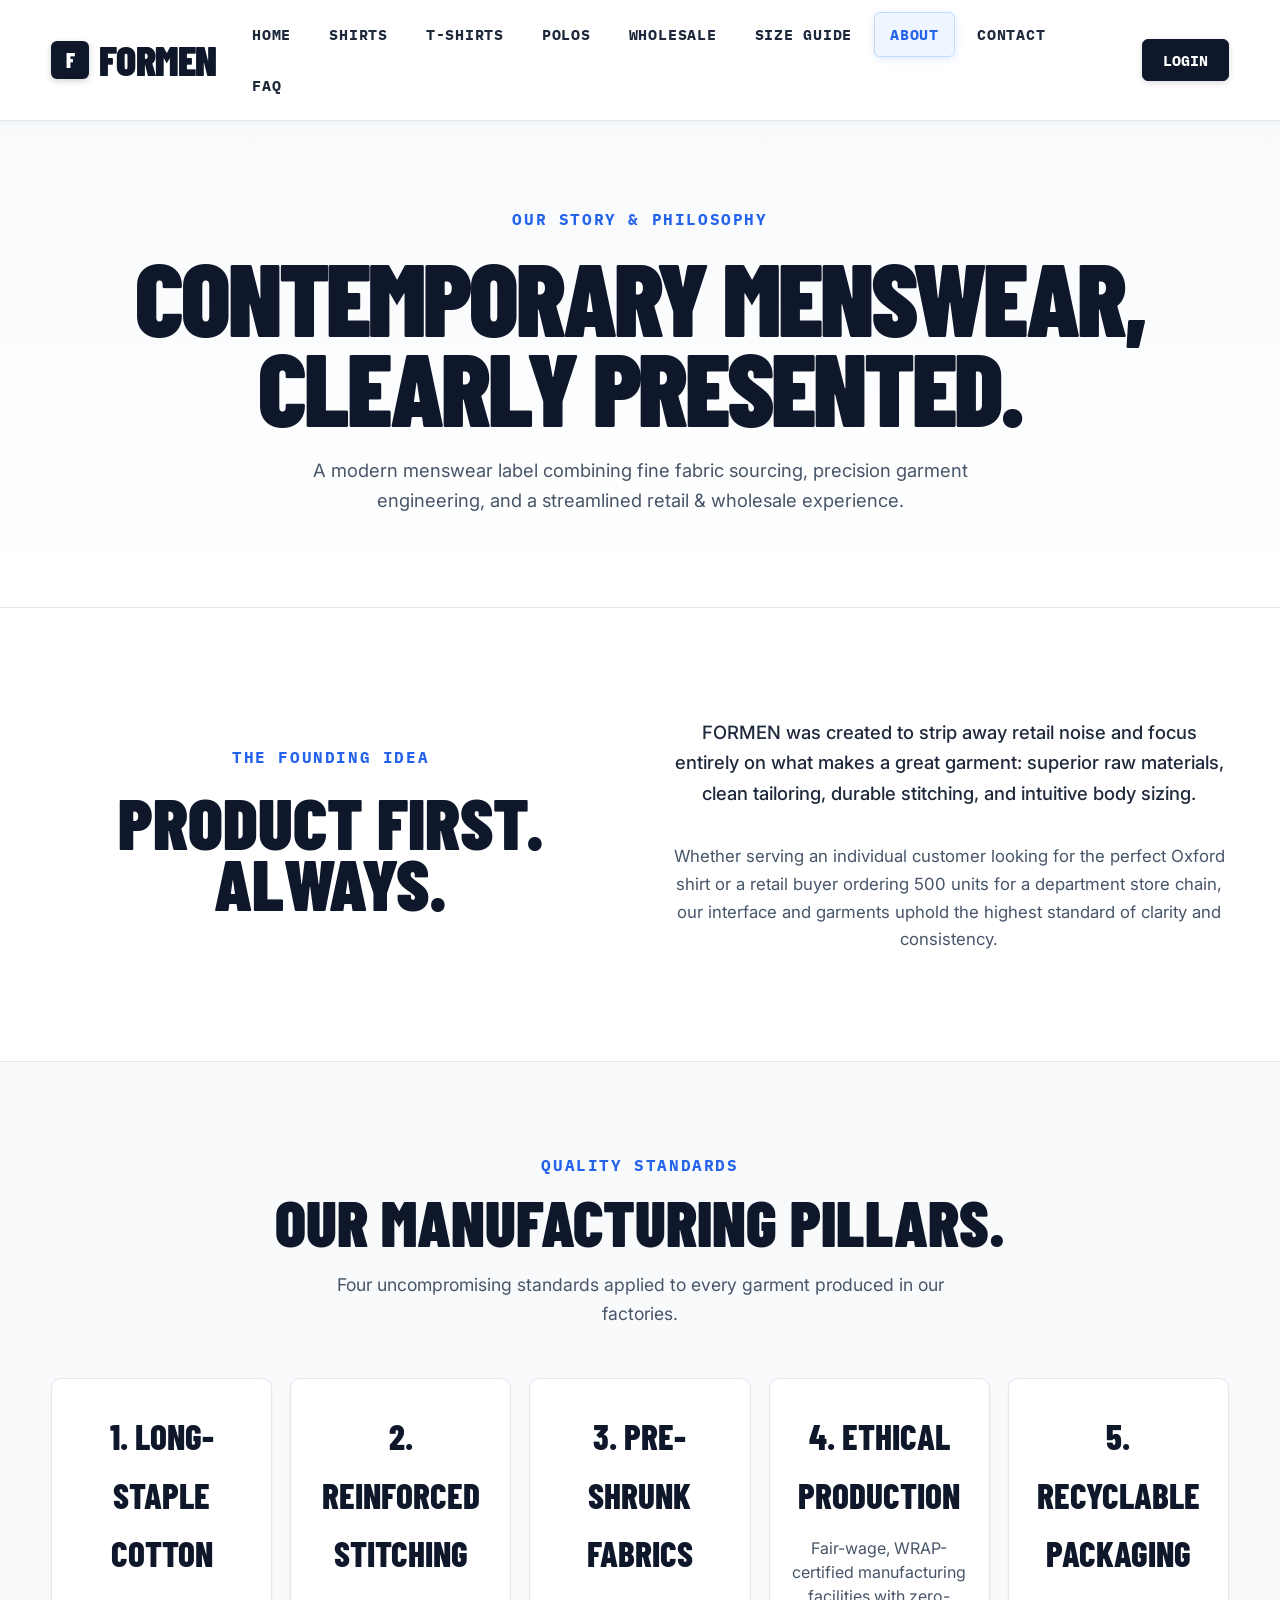
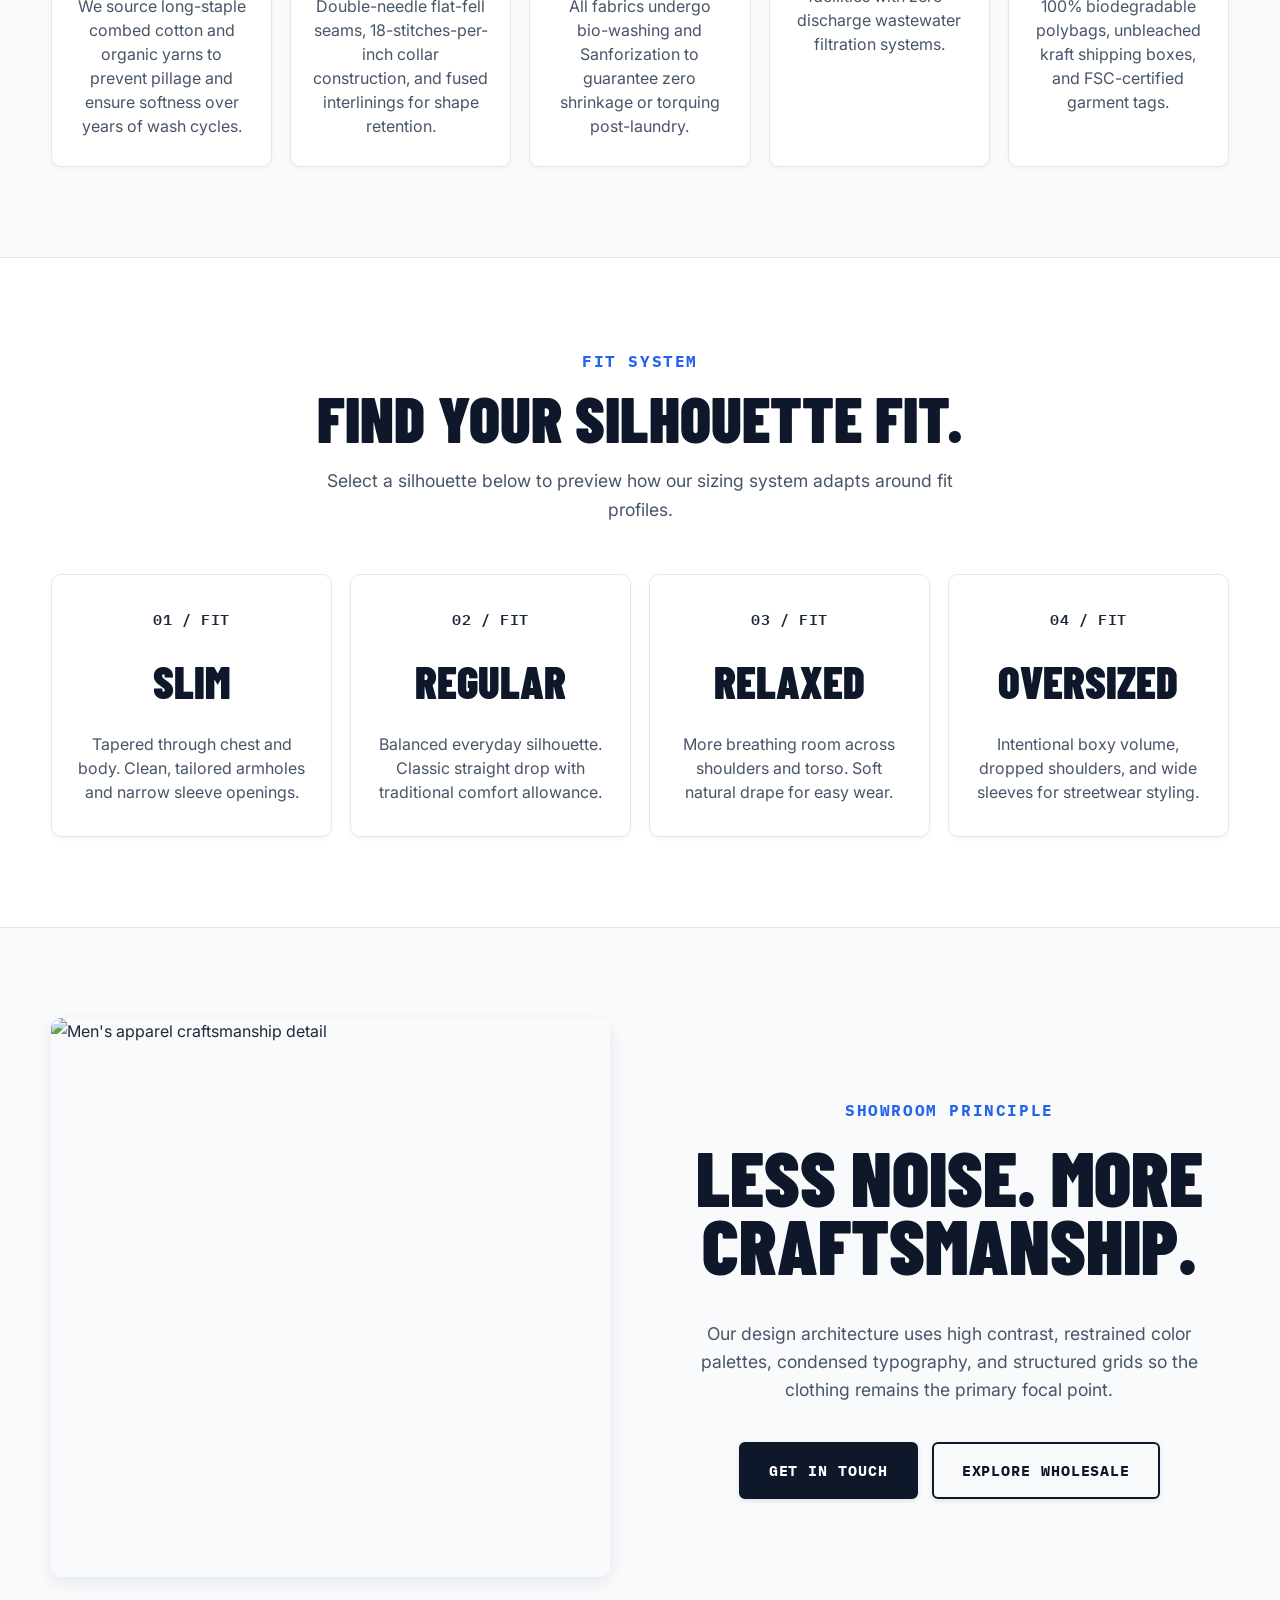
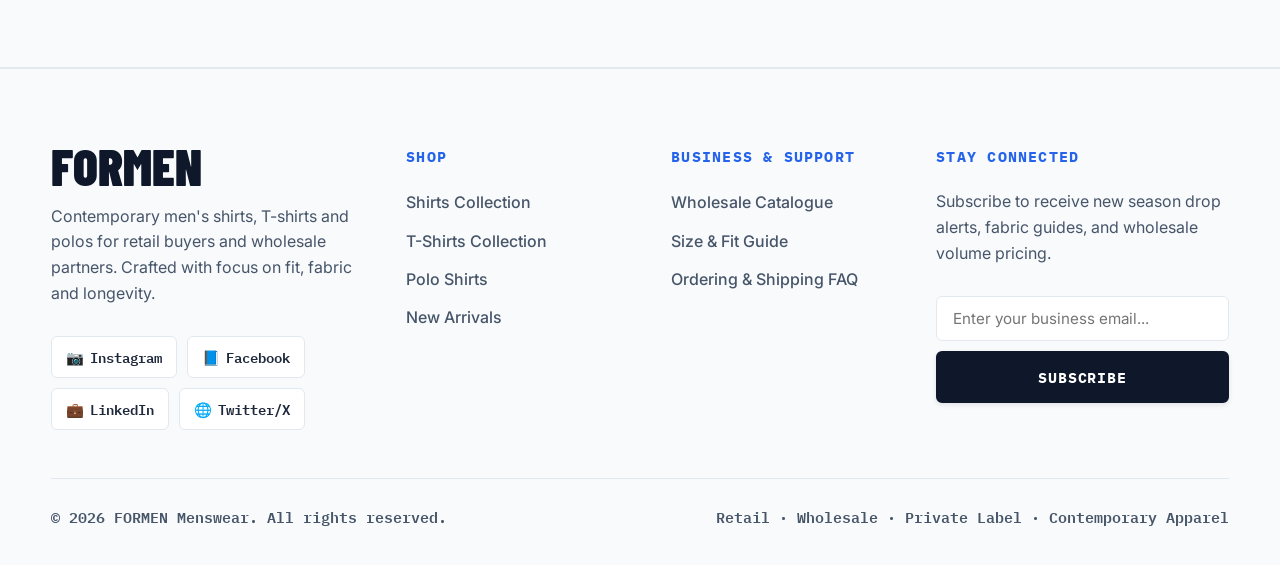
==== about.html @ b680512f "first commit half" ====
<!doctype html>
<html lang="en">
<head>
  <meta charset="utf-8">
  <meta name="viewport" content="width=device-width,initial-scale=1">
  <meta name="description" content="Learn about FORMEN menswear brand philosophy, fabric standards, craftsmanship, and showroom design.">
  <title>About Us | FORMEN</title>
  <link rel="stylesheet" href="css/style.css">
</head>
<body>

<header class="site-header">
  <div class="container nav">
    <a class="brand" href="index.html">
      <span class="brand-icon">F</span> FORMEN
    </a>
    <nav class="nav-menu">
      <a href="index.html">Home</a>
      <a href="shirts.html">Shirts</a>
      <a href="tshirts.html">T-Shirts</a>
      <a href="polos.html">Polos</a>
      <a href="wholesale.html">Wholesale</a>
      <a href="size-guide.html">Size Guide</a>
      <a href="about.html" class="active">About</a>
      <a href="contact.html">Contact</a>
      <a href="faq.html">FAQ</a>
    </nav>
    <div class="nav-actions">
      <button class="utility-login" data-auth-toggle aria-label="Login">
        <span>Login</span>
      </button>
      <button class="menu-toggle" aria-label="Open navigation">☰</button>
    </div>
  </div>
  <div class="container mobile-menu">
    <a href="index.html">Home</a>
    <a href="shirts.html">Shirts</a>
    <a href="tshirts.html">T-Shirts</a>
    <a href="polos.html">Polos</a>
    <a href="wholesale.html">Wholesale</a>
    <a href="size-guide.html">Size Guide</a>
    <a href="about.html" class="active">About</a>
    <a href="contact.html">Contact</a>
    <a href="faq.html">FAQ</a>
    <a href="#" data-auth-toggle>Login</a>
  </div>
</header>

<!-- Auth Modal Popup -->
<div class="auth-modal-overlay" id="authModal">
  <div class="auth-modal">
    <button class="auth-close" data-auth-close aria-label="Close Modal">&times;</button>
    
    <div class="auth-tabs">
      <button class="auth-tab active" data-auth-tab="login">Sign In</button>
      <button class="auth-tab" data-auth-tab="signup">Create Account</button>
    </div>

    <form class="auth-form active" id="loginForm" data-demo>
      <div class="eyebrow" style="margin-bottom: 4px;">Welcome Back</div>
      <h2>Sign In to FORMEN</h2>
      <p class="muted" style="margin-bottom: 20px;">Access your orders, wholesale catalogues &amp; account settings.</p>
      
      <div class="field">
        <label>Email Address *</label>
        <input type="email" required placeholder="name@example.com">
      </div>
      <div class="field">
        <label>Password *</label>
        <input type="password" required placeholder="••••••••">
      </div>
      <div class="auth-options">
        <label class="checkbox-label">
          <input type="checkbox" checked> Remember me
        </label>
        <a href="#" class="forgot-link" data-action="Password reset link sent to your email.">Forgot Password?</a>
      </div>
      <button class="btn full-btn" type="submit">Sign In</button>
    </form>

    <form class="auth-form" id="signupForm" data-demo>
      <div class="eyebrow" style="margin-bottom: 4px;">Join FORMEN</div>
      <h2>Create an Account</h2>
      <p class="muted" style="margin-bottom: 20px;">Register for exclusive collections, wholesale pricing &amp; fast checkout.</p>
      
      <div class="field">
        <label>Full Name *</label>
        <input type="text" required placeholder="John Doe">
      </div>
      <div class="field">
        <label>Email Address *</label>
        <input type="email" required placeholder="name@example.com">
      </div>
      <div class="field">
        <label>Account Type</label>
        <select>
          <option>Retail Customer</option>
          <option>Wholesale Buyer / Reseller</option>
          <option>Private Label Partner</option>
        </select>
      </div>
      <div class="field">
        <label>Password *</label>
        <input type="password" required placeholder="••••••••">
      </div>
      <button class="btn full-btn" type="submit">Create Account</button>
    </form>
  </div>
</div>

<main>
  <section class="page-hero">
    <div class="container">
      <div class="eyebrow">Our Story &amp; Philosophy</div>
      <h1>CONTEMPORARY MENSWEAR, CLEARLY PRESENTED.</h1>
      <p>A modern menswear label combining fine fabric sourcing, precision garment engineering, and a streamlined retail &amp; wholesale experience.</p>
    </div>
  </section>

  <section class="section">
    <div class="container about-grid">
      <div>
        <div class="eyebrow">The Founding Idea</div>
        <h2 style="font-family: var(--display); font-size: 4.5rem; font-weight: 900; line-height: 0.85; margin: 12px 0;">PRODUCT FIRST. ALWAYS.</h2>
      </div>
      <div>
        <p style="font-size: 1.15rem; color: var(--body-text); font-weight: 500;">FORMEN was created to strip away retail noise and focus entirely on what makes a great garment: superior raw materials, clean tailoring, durable stitching, and intuitive body sizing.</p>
        <p style="font-size: 1.05rem; color: var(--muted);">Whether serving an individual customer looking for the perfect Oxford shirt or a retail buyer ordering 500 units for a department store chain, our interface and garments uphold the highest standard of clarity and consistency.</p>
      </div>
    </div>
  </section>

  <section class="section bg-light">
    <div class="container">
      <div class="section-head">
        <div>
          <div class="eyebrow">Quality Standards</div>
          <h2>OUR MANUFACTURING PILLARS.</h2>
        </div>
        <p>Four uncompromising standards applied to every garment produced in our factories.</p>
      </div>

      <div class="fabric-grid">
        <div class="fabric">
          <strong>1. LONG-STAPLE COTTON</strong>
          <p>We source long-staple combed cotton and organic yarns to prevent pillage and ensure softness over years of wash cycles.</p>
        </div>
        <div class="fabric">
          <strong>2. REINFORCED STITCHING</strong>
          <p>Double-needle flat-fell seams, 18-stitches-per-inch collar construction, and fused interlinings for shape retention.</p>
        </div>
        <div class="fabric">
          <strong>3. PRE-SHRUNK FABRICS</strong>
          <p>All fabrics undergo bio-washing and Sanforization to guarantee zero shrinkage or torquing post-laundry.</p>
        </div>
        <div class="fabric">
          <strong>4. ETHICAL PRODUCTION</strong>
          <p>Fair-wage, WRAP-certified manufacturing facilities with zero-discharge wastewater filtration systems.</p>
        </div>
        <div class="fabric">
          <strong>5. RECYCLABLE PACKAGING</strong>
          <p>100% biodegradable polybags, unbleached kraft shipping boxes, and FSC-certified garment tags.</p>
        </div>
      </div>
    </div>
  </section>

  <section class="section" id="fit">
    <div class="container">
      <div class="section-head">
        <div>
          <div class="eyebrow">Fit System</div>
          <h2>FIND YOUR SILHOUETTE FIT.</h2>
        </div>
        <p>Select a silhouette below to preview how our sizing system adapts around fit profiles.</p>
      </div>

      <div class="fit-grid">
        <div class="fit" data-fit="Slim">
          <div class="mono">01 / FIT</div>
          <h3>SLIM</h3>
          <p>Tapered through chest and body. Clean, tailored armholes and narrow sleeve openings.</p>
        </div>
        <div class="fit" data-fit="Regular">
          <div class="mono">02 / FIT</div>
          <h3>REGULAR</h3>
          <p>Balanced everyday silhouette. Classic straight drop with traditional comfort allowance.</p>
        </div>
        <div class="fit" data-fit="Relaxed">
          <div class="mono">03 / FIT</div>
          <h3>RELAXED</h3>
          <p>More breathing room across shoulders and torso. Soft natural drape for easy wear.</p>
        </div>
        <div class="fit" data-fit="Oversized">
          <div class="mono">04 / FIT</div>
          <h3>OVERSIZED</h3>
          <p>Intentional boxy volume, dropped shoulders, and wide sleeves for streetwear styling.</p>
        </div>
      </div>
      <div class="fit-result"></div>
    </div>
  </section>

  <section class="section bg-light">
    <div class="container split">
      <img src="https://images.unsplash.com/photo-1551488831-00ddcb6c6bd3?auto=format&fit=crop&w=1100&q=85" alt="Men's apparel craftsmanship detail">
      <div>
        <div class="eyebrow">Showroom Principle</div>
        <h2>LESS NOISE. MORE CRAFTSMANSHIP.</h2>
        <p class="muted">Our design architecture uses high contrast, restrained color palettes, condensed typography, and structured grids so the clothing remains the primary focal point.</p>
        <div class="btn-group" style="justify-content: flex-start; margin-top: 20px;">
          <a class="btn" href="contact.html">Get in Touch</a>
          <a class="btn outline" href="wholesale.html">Explore Wholesale</a>
        </div>
      </div>
    </div>
  </section>
</main>

<footer class="footer">
  <div class="container">
    <div class="footer-grid">
      <div class="footer-brand">
        <h3>FORMEN</h3>
        <p>Contemporary men's shirts, T-shirts and polos for retail buyers and wholesale partners. Crafted with focus on fit, fabric and longevity.</p>
        <div class="social-links">
          <a href="#" aria-label="Instagram" data-action="Follow FORMEN on Instagram"><span>📷</span> Instagram</a>
          <a href="#" aria-label="Facebook" data-action="Follow FORMEN on Facebook"><span>📘</span> Facebook</a>
          <a href="#" aria-label="LinkedIn" data-action="Connect on LinkedIn"><span>💼</span> LinkedIn</a>
          <a href="#" aria-label="Twitter" data-action="Follow FORMEN on X / Twitter"><span>🌐</span> Twitter/X</a>
        </div>
      </div>

      <div class="footer-col">
        <h4>SHOP</h4>
        <a href="shirts.html">Shirts Collection</a>
        <a href="tshirts.html">T-Shirts Collection</a>
        <a href="polos.html">Polo Shirts</a>
        <a href="index.html#new">New Arrivals</a>
      </div>

      <div class="footer-col">
        <h4>BUSINESS &amp; SUPPORT</h4>
        <a href="wholesale.html">Wholesale Catalogue</a>
        <a href="size-guide.html">Size &amp; Fit Guide</a>
        <a href="faq.html">Ordering &amp; Shipping FAQ</a>
      </div>

      <div class="footer-newsletter">
        <h4>STAY CONNECTED</h4>
        <p>Subscribe to receive new season drop alerts, fabric guides, and wholesale volume pricing.</p>
        <form class="newsletter-form" data-demo>
          <input type="email" required placeholder="Enter your business email...">
          <button class="btn" type="submit">Subscribe</button>
        </form>
      </div>
    </div>

    <div class="copyright">
      <span>© 2026 FORMEN Menswear. All rights reserved.</span>
      <span>Retail · Wholesale · Private Label · Contemporary Apparel</span>
    </div>
  </div>
</footer>
<div class="flash"></div>

<script src="js/main.js"></script>
</body>
</html>
---- css/style.css ----
/* ==========================================================================
   FORMEN Menswear - Modern Design System & Stylesheet (Bright Mode)
   ========================================================================== */

@import url('https://fonts.googleapis.com/css2?family=Barlow+Condensed:wght@600;700;800;900&family=Inter:wght@400;500;600;700;800&family=IBM+Plex+Mono:wght@500;600;700&display=swap');

/* --- Root Color Palette & Tokens --- */
:root {
  --ink: #0f172a;
  --body-text: #1e293b;
  --graphite: #334155;
  --bone: #ffffff;
  --bg-subtle: #f8fafc;
  --bg-card: #ffffff;
  --rust: #2563eb;
  --rust-hover: #1d4ed8;
  --accent-bg: #eff6ff;
  --accent-border: #bfdbfe;
  --white: #ffffff;
  --muted: #475569;
  --line: #e2e8f0;
  
  --display: "Barlow Condensed", Arial, sans-serif;
  --body: "Inter", Arial, sans-serif;
  --mono: "IBM Plex Mono", monospace;
  
  --shadow-sm: 0 2px 4px rgba(15, 23, 42, 0.04);
  --shadow-md: 0 6px 18px rgba(15, 23, 42, 0.08);
  --shadow-lg: 0 16px 36px rgba(15, 23, 42, 0.12);
  --radius-sm: 6px;
  --radius-md: 10px;
  --radius-lg: 16px;
}

/* --- Base & Reset --- */
*, *::before, *::after {
  box-sizing: border-box;
}

html {
  scroll-behavior: smooth;
  font-size: 16px;
}

body {
  margin: 0;
  padding: 0;
  background-color: var(--bone);
  color: var(--body-text);
  font-family: var(--body);
  font-size: 1rem; /* 16px min */
  line-height: 1.65;
  -webkit-font-smoothing: antialiased;
  -moz-osx-font-smoothing: grayscale;
}

a {
  text-decoration: none;
  color: inherit;
  transition: all 0.2s ease-in-out;
}

img {
  display: block;
  width: 100%;
  max-width: 100%;
  height: auto;
  object-fit: cover;
}

button, input, select, textarea {
  font-family: inherit;
  font-size: inherit;
}

/* --- Container & Layout Helpers --- */
.container {
  width: min(1280px, 92%);
  margin-left: auto;
  margin-right: auto;
}

/* --- Typography & Eyebrows --- */
.eyebrow {
  font-family: var(--mono);
  font-size: 1rem; /* 16px */
  font-weight: 700;
  letter-spacing: 0.1em;
  text-transform: uppercase;
  color: var(--rust);
  display: inline-block;
  text-align: center;
  margin: 0 auto 8px auto;
}

.mono {
  font-family: var(--mono);
  font-size: 0.95rem; /* ~15.2px */
  font-weight: 600;
  letter-spacing: 0.04em;
  text-align: center;
}

.muted {
  color: var(--muted);
  font-size: 1rem; /* 16px */
  line-height: 1.6;
}

h1, h2, h3, h4, h5, h6 {
  color: var(--ink);
  margin-top: 0;
}

/* --- Sticky Header & Navigation --- */
.site-header {
  position: sticky;
  top: 0;
  z-index: 50;
  background-color: rgba(255, 255, 255, 0.98);
  backdrop-filter: blur(12px);
  border-bottom: 1px solid var(--line);
  box-shadow: var(--shadow-sm);
}

.nav {
  min-height: 84px;
  display: flex;
  align-items: center;
  justify-content: space-between;
  gap: 20px;
  padding: 12px 0;
}

/* Logo on Far Left (No Subtext) */
.brand {
  font-family: var(--display);
  font-size: 2.6rem;
  font-weight: 900;
  line-height: 1;
  letter-spacing: -0.02em;
  color: var(--ink);
  text-transform: uppercase;
  display: flex;
  align-items: center;
  gap: 10px;
  flex-shrink: 0;
}

.brand-icon {
  background: var(--ink);
  color: var(--white);
  width: 38px;
  height: 38px;
  display: flex;
  align-items: center;
  justify-content: center;
  font-size: 1.3rem;
  font-weight: 900;
  border-radius: var(--radius-sm);
  box-shadow: 0 2px 6px rgba(15, 23, 42, 0.2);
}

/* Navigation Links */
.nav-menu {
  display: flex;
  align-items: center;
  gap: 6px;
  flex-wrap: wrap;
}

.nav-menu a {
  font-family: var(--mono);
  font-size: 0.95rem; /* ~15.2px */
  font-weight: 700;
  letter-spacing: 0.05em;
  text-transform: uppercase;
  color: var(--body-text);
  padding: 9px 15px;
  border-radius: var(--radius-sm);
  border: 1px solid transparent;
}

.nav-menu a:hover {
  color: var(--rust);
  background: var(--bg-subtle);
}

/* Clearly Highlighted Active Menu */
.nav-menu a.active {
  color: var(--rust);
  background-color: var(--accent-bg);
  border-color: var(--accent-border);
  font-weight: 800;
  box-shadow: 0 2px 8px rgba(37, 99, 235, 0.14);
}

.nav-actions {
  display: flex;
  align-items: center;
  gap: 12px;
  flex-shrink: 0;
}

/* Utility Login Button (Replaces Search Button) */
.utility-login {
  border: 1px solid var(--ink);
  padding: 10px 20px;
  display: flex;
  align-items: center;
  gap: 8px;
  cursor: pointer;
  background-color: var(--ink);
  color: var(--white);
  font-family: var(--mono);
  font-size: 0.95rem;
  font-weight: 700;
  text-transform: uppercase;
  border-radius: var(--radius-sm);
  transition: all 0.25s ease;
  box-shadow: 0 2px 6px rgba(15, 23, 42, 0.15);
}

.utility-login:hover {
  background-color: var(--rust);
  border-color: var(--rust);
  transform: translateY(-2px);
  box-shadow: 0 6px 16px rgba(37, 99, 235, 0.25);
}

.menu-toggle {
  display: none;
  border: 1px solid var(--line);
  background-color: var(--bg-subtle);
  color: var(--ink);
  font-size: 1.5rem;
  padding: 6px 14px;
  border-radius: var(--radius-sm);
  cursor: pointer;
}

/* Mobile Navigation Menu */
.mobile-menu {
  display: none;
  flex-direction: column;
  gap: 8px;
  padding: 16px 0;
  border-top: 1px solid var(--line);
}

.mobile-menu.open {
  display: flex;
}

.mobile-menu a {
  font-family: var(--mono);
  font-size: 1rem;
  font-weight: 700;
  text-transform: uppercase;
  padding: 12px 18px;
  border-radius: var(--radius-sm);
  color: var(--body-text);
  text-align: center;
}

.mobile-menu a.active {
  background-color: var(--accent-bg);
  color: var(--rust);
  border: 1px solid var(--accent-border);
}

/* --- Login & Sign Up Modals (Popups) --- */
.auth-modal-overlay {
  position: fixed;
  inset: 0;
  background-color: rgba(15, 23, 42, 0.65);
  backdrop-filter: blur(8px);
  z-index: 100;
  display: none;
  align-items: center;
  justify-content: center;
  padding: 20px;
}

.auth-modal-overlay.open {
  display: flex;
  animation: fadeIn 0.25s ease;
}

@keyframes fadeIn {
  from { opacity: 0; }
  to { opacity: 1; }
}

.auth-modal {
  background-color: var(--white);
  border-radius: var(--radius-md);
  width: min(480px, 100%);
  padding: 36px;
  position: relative;
  box-shadow: var(--shadow-lg);
  border: 1px solid var(--line);
  animation: popIn 0.3s cubic-bezier(0.16, 1, 0.3, 1);
}

@keyframes popIn {
  from { opacity: 0; transform: scale(0.92) translateY(10px); }
  to { opacity: 1; transform: scale(1) translateY(0); }
}

.auth-close {
  position: absolute;
  right: 18px;
  top: 18px;
  background: transparent;
  border: none;
  font-size: 1.8rem;
  line-height: 1;
  color: var(--muted);
  cursor: pointer;
  padding: 4px 8px;
  border-radius: 4px;
  transition: color 0.2s;
}

.auth-close:hover {
  color: var(--ink);
}

.auth-tabs {
  display: flex;
  border-bottom: 2px solid var(--line);
  margin-bottom: 24px;
}

.auth-tab {
  flex: 1;
  padding: 12px 16px;
  background: transparent;
  border: none;
  font-family: var(--mono);
  font-size: 1rem;
  font-weight: 700;
  text-transform: uppercase;
  color: var(--muted);
  cursor: pointer;
  border-bottom: 3px solid transparent;
  margin-bottom: -2px;
  transition: all 0.2s ease;
}

.auth-tab.active {
  color: var(--rust);
  border-bottom-color: var(--rust);
}

.auth-form {
  display: none;
}

.auth-form.active {
  display: block;
}

.auth-form h2 {
  font-family: var(--display);
  font-size: 2.8rem;
  font-weight: 900;
  margin: 4px 0 8px;
  text-align: center;
  color: var(--ink);
}

.auth-options {
  display: flex;
  justify-content: space-between;
  align-items: center;
  margin: 14px 0 20px;
  font-size: 0.95rem;
}

.checkbox-label {
  display: flex;
  align-items: center;
  gap: 8px;
  cursor: pointer;
  color: var(--body-text);
  font-weight: 500;
}

.forgot-link {
  color: var(--rust);
  font-weight: 600;
  text-decoration: underline;
}

.full-btn {
  width: 100%;
  margin-top: 10px;
}

/* --- Section Layouts & Headings --- */
.section {
  padding: 90px 0;
  background-color: var(--white);
}

.section.bg-light {
  background-color: var(--bg-subtle);
  border-top: 1px solid var(--line);
  border-bottom: 1px solid var(--line);
}

.section.dark, .dark {
  background-color: #f1f5f9 !important;
  color: var(--ink) !important;
  border-top: 1px solid var(--line);
  border-bottom: 1px solid var(--line);
}

/* Centered & Vertically Stacked Section Headings */
.section-head {
  display: flex;
  flex-direction: column;
  align-items: center;
  justify-content: center;
  text-align: center;
  gap: 12px;
  margin-bottom: 50px;
}

.section-head > div {
  display: flex;
  flex-direction: column;
  align-items: center;
  text-align: center;
}

.section-head h2 {
  font-family: var(--display);
  font-size: clamp(3rem, 5vw, 5rem);
  font-weight: 900;
  line-height: 0.88;
  margin: 8px 0;
  color: var(--ink);
  text-align: center;
}

.section-head p {
  max-width: 680px;
  margin: 0 auto;
  color: var(--muted);
  font-size: 1.1rem;
  text-align: center;
}

.section-head .btn {
  margin-top: 10px;
}

/* Hero Banners */
.hero, .page-hero {
  padding: 85px 0 60px;
  display: flex;
  flex-direction: column;
  align-items: center;
  text-align: center;
  background: linear-gradient(180deg, var(--bg-subtle) 0%, var(--white) 100%);
  border-bottom: 1px solid var(--line);
}

.hero h1, .page-hero h1 {
  font-family: var(--display);
  font-size: clamp(3.8rem, 8vw, 7.5rem);
  font-weight: 900;
  line-height: 0.88;
  letter-spacing: -0.03em;
  margin: 10px auto 24px;
  max-width: 1050px;
  color: var(--ink);
  text-align: center;
}

.hero p, .page-hero p {
  max-width: 720px;
  margin: 0 auto 32px;
  color: var(--muted);
  font-size: 1.15rem;
  text-align: center;
}

.btn-group {
  display: flex;
  gap: 14px;
  justify-content: center;
  align-items: center;
  flex-wrap: wrap;
  margin-top: 10px;
}

/* Buttons System */
.btn {
  display: inline-flex;
  align-items: center;
  justify-content: center;
  border: 2px solid var(--ink);
  background-color: var(--ink);
  color: var(--white);
  padding: 14px 28px;
  font-family: var(--mono);
  font-size: 0.95rem; /* ~15.2px min */
  font-weight: 700;
  letter-spacing: 0.06em;
  text-transform: uppercase;
  border-radius: var(--radius-sm);
  cursor: pointer;
  transition: all 0.25s ease;
  box-shadow: 0 2px 5px rgba(15, 23, 42, 0.1);
}

.btn:hover {
  background-color: var(--rust);
  border-color: var(--rust);
  transform: translateY(-2px);
  box-shadow: 0 8px 20px rgba(37, 99, 235, 0.25);
}

.btn.light {
  background-color: var(--white);
  color: var(--ink);
  border-color: var(--line);
}

.btn.light:hover {
  background-color: var(--ink);
  color: var(--white);
  border-color: var(--ink);
}

.btn.outline {
  background-color: transparent;
  color: var(--ink);
  border-color: var(--ink);
}

.btn.outline:hover {
  background-color: var(--ink);
  color: var(--white);
}

/* Hero Image Showcase */
.hero-image {
  width: min(1100px, 100%);
  margin: 52px auto 0;
  position: relative;
  border-radius: var(--radius-md);
  overflow: hidden;
  box-shadow: var(--shadow-lg);
}

.hero-image img {
  height: min(620px, 60vw);
  min-height: 400px;
  object-fit: cover;
}

.hero-label {
  position: absolute;
  background-color: var(--white);
  color: var(--ink);
  border: 1px solid var(--line);
  padding: 12px 20px;
  font-family: var(--mono);
  font-size: 0.95rem; /* ~15.2px */
  font-weight: 700;
  letter-spacing: 0.06em;
  border-radius: var(--radius-sm);
  box-shadow: var(--shadow-md);
  text-align: center;
}

.hl1 { left: 24px; top: 24px; }
.hl2 { right: 24px; bottom: 24px; background-color: var(--rust); color: #fff; border-color: var(--rust); }
.hero-note {
  position: absolute;
  right: 24px;
  top: 24px;
  background-color: #fff;
  border: 1px solid var(--line);
  padding: 12px 18px;
  font-family: var(--mono);
  font-size: 0.95rem;
  text-transform: uppercase;
  font-weight: 700;
  color: var(--ink);
  border-radius: var(--radius-sm);
  box-shadow: var(--shadow-md);
  text-align: center;
}

/* Category Grid & Cards */
.category-grid {
  display: grid;
  grid-template-columns: 1.3fr 1fr 1fr;
  gap: 24px;
}

.category {
  position: relative;
  min-height: 520px;
  overflow: hidden;
  border-radius: var(--radius-md);
  background-color: var(--bg-subtle);
  box-shadow: var(--shadow-md);
}

.category img {
  height: 100%;
  position: absolute;
  inset: 0;
  transition: transform 0.6s cubic-bezier(0.16, 1, 0.3, 1);
}

.category:hover img {
  transform: scale(1.05);
}

.category::after {
  content: "";
  position: absolute;
  inset: 0;
  background: linear-gradient(180deg, rgba(15, 23, 42, 0.05) 35%, rgba(15, 23, 42, 0.84) 100%);
}

.category-info {
  position: absolute;
  z-index: 2;
  left: 0;
  right: 0;
  bottom: 28px;
  display: flex;
  flex-direction: column;
  align-items: center;
  text-align: center;
  justify-content: space-between;
  padding: 0 24px;
  color: var(--white);
}

.category-info span {
  font-family: var(--mono);
  font-size: 0.95rem; /* ~15.2px */
  font-weight: 700;
  letter-spacing: 0.1em;
  color: #93c5fd;
  text-align: center;
}

.category-info h3 {
  font-family: var(--display);
  font-size: 3.4rem;
  font-weight: 900;
  line-height: 0.85;
  margin: 8px 0 14px;
  color: var(--white);
  text-align: center;
}

/* Product Cards Grid */
.products {
  display: grid;
  grid-template-columns: repeat(4, 1fr);
  gap: 24px;
  align-items: stretch;
}

.product {
  min-width: 0;
  background-color: var(--bg-card);
  border-radius: var(--radius-md);
  border: 1px solid var(--line);
  overflow: hidden;
  transition: transform 0.25s ease, box-shadow 0.25s ease, border-color 0.25s ease;
  box-shadow: var(--shadow-sm);
  display: flex;
  flex-direction: column;
  height: 100%;
}

.product:hover {
  transform: translateY(-5px);
  box-shadow: var(--shadow-md);
  border-color: #cbd5e1;
}

.product-img {
  background-color: var(--bg-subtle);
  position: relative;
  overflow: hidden;
  flex-shrink: 0;
}

.product-img img {
  aspect-ratio: 3/4;
  transition: transform 0.5s ease;
}

.product:hover .product-img img {
  transform: scale(1.04);
}

.product .tag {
  position: absolute;
  left: 50%;
  transform: translateX(-50%);
  top: 12px;
  background-color: var(--ink);
  color: var(--white);
  padding: 6px 14px;
  font-family: var(--mono);
  font-size: 0.95rem; /* ~15.2px */
  font-weight: 700;
  border-radius: var(--radius-sm);
  z-index: 2;
  text-align: center;
}

.quick {
  position: absolute;
  left: 12px;
  right: 12px;
  bottom: 12px;
  background-color: rgba(255, 255, 255, 0.96);
  backdrop-filter: blur(4px);
  color: var(--ink);
  padding: 13px;
  text-align: center;
  font-family: var(--mono);
  font-size: 0.95rem; /* ~15.2px */
  font-weight: 700;
  letter-spacing: 0.06em;
  border-radius: var(--radius-sm);
  border: 1px solid var(--line);
  transform: translateY(80px);
  transition: transform 0.25s ease;
}

.product:hover .quick {
  transform: translateY(0);
}

.product-info {
  padding: 20px;
  display: flex;
  flex-direction: column;
  align-items: center;
  text-align: center;
  flex-grow: 1;
  width: 100%;
}

.product-info h3 {
  font-family: var(--display);
  font-size: 1.85rem;
  font-weight: 800;
  line-height: 1.1;
  margin: 0 0 10px 0;
  color: var(--ink);
  text-align: center;
  min-height: 2.2rem;
  display: flex;
  align-items: center;
  justify-content: center;
  width: 100%;
}

.product-info p {
  font-size: 1rem; /* 16px */
  color: var(--muted);
  margin: 0 0 16px 0;
  font-weight: 500;
  text-align: center;
  width: 100%;
  flex-grow: 1;
  display: flex;
  flex-direction: column;
  align-items: center;
  justify-content: flex-start;
  line-height: 1.5;
}

.price-row {
  width: 100%;
  display: flex;
  justify-content: space-between;
  align-items: center;
  margin-top: auto;
  padding-top: 14px;
  border-top: 1px solid var(--line);
  font-size: 1rem; /* 16px */
}

.price {
  font-weight: 800;
  color: var(--ink);
  font-size: 1.2rem;
}

.code {
  font-family: var(--mono);
  font-weight: 600;
  font-size: 0.95rem; /* ~15.2px */
  color: var(--muted);
}

/* Category Filters Component */
.filters {
  display: flex;
  gap: 10px;
  justify-content: center;
  align-items: center;
  flex-wrap: wrap;
  margin-bottom: 40px;
}

.filter {
  border: 1px solid var(--line);
  background-color: var(--bg-subtle);
  color: var(--body-text);
  padding: 12px 22px;
  font-family: var(--mono);
  font-size: 0.95rem; /* ~15.2px */
  font-weight: 700;
  text-transform: uppercase;
  border-radius: var(--radius-sm);
  cursor: pointer;
  transition: all 0.2s ease;
  text-align: center;
}

.filter.active, .filter:hover {
  background-color: var(--ink);
  color: var(--white);
  border-color: var(--ink);
}

/* Fit Selector Cards */
.fit-grid {
  display: grid;
  grid-template-columns: repeat(4, 1fr);
  gap: 18px;
  align-items: stretch;
}

.fit {
  background-color: var(--white);
  border: 1px solid var(--line);
  padding: 32px 24px;
  border-radius: var(--radius-md);
  min-height: 220px;
  cursor: pointer;
  display: flex;
  flex-direction: column;
  align-items: center;
  text-align: center;
  height: 100%;
  transition: all 0.25s ease;
  box-shadow: var(--shadow-sm);
}

.fit:hover, .fit.selected {
  background-color: var(--accent-bg);
  border-color: var(--rust);
  box-shadow: var(--shadow-md);
  transform: translateY(-3px);
}

.fit h3 {
  font-family: var(--display);
  font-size: 2.8rem;
  font-weight: 900;
  margin: 12px 0 14px 0;
  color: var(--ink);
  text-align: center;
  min-height: 2.4rem;
  display: flex;
  align-items: center;
  justify-content: center;
  width: 100%;
}

.fit p {
  font-size: 1rem; /* 16px */
  color: var(--muted);
  margin: 0;
  text-align: center;
  width: 100%;
  flex-grow: 1;
  display: flex;
  flex-direction: column;
  align-items: center;
  justify-content: flex-start;
  line-height: 1.5;
}

.fit-result {
  margin-top: 25px;
  border-left: 4px solid var(--rust);
  padding: 22px 26px;
  background-color: var(--accent-bg);
  border-radius: 0 var(--radius-sm) var(--radius-sm) 0;
  display: none;
  font-size: 1.05rem;
  text-align: center;
}

/* Fabric Cards */
.fabric-grid {
  display: grid;
  grid-template-columns: repeat(5, 1fr);
  gap: 18px;
  align-items: stretch;
}

.fabric {
  background-color: var(--white);
  border: 1px solid var(--line);
  padding: 28px 22px;
  border-radius: var(--radius-md);
  min-height: 190px;
  box-shadow: var(--shadow-sm);
  display: flex;
  flex-direction: column;
  align-items: center;
  text-align: center;
  height: 100%;
  transition: all 0.2s ease;
}

.fabric:hover {
  border-color: var(--rust);
  box-shadow: var(--shadow-md);
  transform: translateY(-2px);
}

.fabric strong {
  font-family: var(--display);
  font-size: 2.2rem;
  font-weight: 800;
  color: var(--ink);
  display: flex;
  align-items: center;
  justify-content: center;
  margin-bottom: 12px;
  text-align: center;
  min-height: 2.2rem;
  width: 100%;
}

.fabric p {
  font-size: 1rem; /* 16px */
  color: var(--muted);
  margin: 0;
  text-align: center;
  width: 100%;
  flex-grow: 1;
  display: flex;
  flex-direction: column;
  align-items: center;
  justify-content: flex-start;
  line-height: 1.5;
}

/* Split Section */
.split {
  display: grid;
  grid-template-columns: 1fr 1fr;
  gap: 60px;
  align-items: center;
}

.split > div {
  display: flex;
  flex-direction: column;
  align-items: center;
  text-align: center;
}

.split img {
  aspect-ratio: 1/1;
  border-radius: var(--radius-md);
  box-shadow: var(--shadow-md);
}

.split h2 {
  font-family: var(--display);
  font-size: clamp(3.5rem, 6vw, 6rem);
  font-weight: 900;
  line-height: 0.88;
  margin: 12px 0 24px;
  color: var(--ink);
  text-align: center;
}

.split p {
  max-width: 540px;
  font-size: 1.1rem;
  text-align: center;
}

/* Retail / Wholesale Choice Cards */
.retail-wholesale {
  display: grid;
  grid-template-columns: 1fr 1fr;
  gap: 24px;
  align-items: stretch;
}

.choice {
  min-height: 420px;
  padding: 60px 48px;
  display: flex;
  flex-direction: column;
  align-items: center;
  text-align: center;
  height: 100%;
  border-radius: var(--radius-md);
  border: 1px solid var(--line);
  box-shadow: var(--shadow-md);
}

.choice:first-child {
  background-color: var(--white);
}

.choice:last-child {
  background-color: var(--bg-subtle);
  border-color: var(--accent-border);
}

.choice h3 {
  font-family: var(--display);
  font-size: 4.5rem;
  font-weight: 900;
  line-height: 0.82;
  margin: 14px 0 20px;
  color: var(--ink);
  text-align: center;
  min-height: 4.5rem;
  display: flex;
  align-items: center;
  justify-content: center;
  width: 100%;
}

.choice p {
  max-width: 440px;
  color: var(--muted);
  font-size: 1.1rem;
  margin-bottom: 24px;
  text-align: center;
  width: 100%;
  flex-grow: 1;
  display: flex;
  flex-direction: column;
  align-items: center;
  justify-content: flex-start;
  line-height: 1.5;
}

.choice .btn {
  margin-top: auto;
}

/* Product Detail View */
.product-detail {
  display: grid;
  grid-template-columns: 1.1fr 0.9fr;
  gap: 60px;
  align-items: center;
}

.detail-image img {
  aspect-ratio: 4/5;
  border-radius: var(--radius-md);
  box-shadow: var(--shadow-md);
}

.detail-copy {
  padding-top: 10px;
  display: flex;
  flex-direction: column;
  align-items: center;
  text-align: center;
}

.detail-copy h1 {
  font-family: var(--display);
  font-size: clamp(3.5rem, 7vw, 6rem);
  font-weight: 900;
  line-height: 0.88;
  margin: 12px 0 18px;
  color: var(--ink);
  text-align: center;
}

.detail-copy .price-big {
  font-size: 2.1rem;
  font-weight: 800;
  color: var(--ink);
  margin-bottom: 18px;
  text-align: center;
}

.options {
  margin: 24px 0;
  display: flex;
  flex-direction: column;
  align-items: center;
  text-align: center;
}

.option-title {
  font-family: var(--mono);
  font-size: 1rem; /* 16px */
  font-weight: 700;
  text-transform: uppercase;
  margin-bottom: 12px;
  color: var(--ink);
  text-align: center;
}

.swatches, .sizes {
  display: flex;
  gap: 10px;
  justify-content: center;
  flex-wrap: wrap;
}

.swatch {
  width: 38px;
  height: 38px;
  border: 2px solid var(--line);
  border-radius: 50%;
  cursor: pointer;
  transition: transform 0.2s ease, border-color 0.2s ease;
}

.swatch:hover, .swatch.selected {
  transform: scale(1.15);
  border-color: var(--ink);
}

.size {
  min-width: 52px;
  padding: 12px 18px;
  border: 1px solid var(--line);
  background-color: #fff;
  text-align: center;
  font-family: var(--mono);
  font-size: 1rem; /* 16px */
  font-weight: 700;
  border-radius: var(--radius-sm);
  cursor: pointer;
  transition: all 0.2s ease;
}

.size:hover, .size.selected {
  background-color: var(--ink);
  color: #fff;
  border-color: var(--ink);
}

.detail-meta {
  width: 100%;
  display: grid;
  grid-template-columns: 1fr 1fr;
  gap: 16px;
  border-top: 1px solid var(--line);
  margin-top: 35px;
  padding-top: 20px;
  text-align: center;
}

.meta {
  padding: 12px 0;
  border-bottom: 1px solid var(--line);
  font-size: 1.05rem;
  font-weight: 600;
  text-align: center;
}

.meta small {
  display: block;
  font-family: var(--mono);
  font-size: 0.95rem; /* ~15.2px */
  font-weight: 700;
  color: var(--muted);
  margin-bottom: 4px;
  text-transform: uppercase;
  text-align: center;
}

/* Wholesale Layout */
.wholesale-grid {
  display: grid;
  grid-template-columns: 1fr 1fr;
  gap: 50px;
}

.wholesale-grid > div:first-child {
  display: flex;
  flex-direction: column;
  align-items: center;
  text-align: center;
}

.wholesale-list {
  display: grid;
  gap: 18px;
  width: 100%;
}

.wholesale-item {
  border: 1px solid var(--line);
  background-color: #fff;
  padding: 26px;
  border-radius: var(--radius-md);
  box-shadow: var(--shadow-sm);
  display: flex;
  flex-direction: column;
  align-items: center;
  text-align: center;
  height: 100%;
}

.wholesale-item strong {
  font-family: var(--display);
  font-size: 2.2rem;
  font-weight: 800;
  color: var(--ink);
  display: flex;
  align-items: center;
  justify-content: center;
  margin-bottom: 12px;
  text-align: center;
  min-height: 2.2rem;
  width: 100%;
}

.wholesale-item p {
  font-size: 1rem; /* 16px */
  margin: 0;
  text-align: center;
  width: 100%;
  flex-grow: 1;
  display: flex;
  flex-direction: column;
  align-items: center;
  justify-content: flex-start;
  line-height: 1.5;
}

/* Forms System */
.quote-form {
  background-color: var(--bg-subtle);
  border: 1px solid var(--line);
  padding: 38px;
  border-radius: var(--radius-md);
  box-shadow: var(--shadow-md);
  display: flex;
  flex-direction: column;
  align-items: center;
  text-align: center;
}

.form-grid {
  width: 100%;
  display: grid;
  grid-template-columns: 1fr 1fr;
  gap: 20px;
}

.field {
  display: flex;
  flex-direction: column;
  gap: 8px;
}

.field.full {
  grid-column: 1 / -1;
}

.field label {
  font-family: var(--mono);
  font-size: 0.95rem; /* ~15.2px */
  font-weight: 700;
  text-transform: uppercase;
  color: var(--ink);
  text-align: center;
}

.field input, .field select, .field textarea {
  border: 1px solid var(--line);
  padding: 14px 18px;
  background-color: #fff;
  border-radius: var(--radius-sm);
  font-size: 1rem; /* 16px */
  color: var(--ink);
  outline: none;
  transition: border-color 0.2s ease, box-shadow 0.2s ease;
  text-align: center;
}

.field input:focus, .field select:focus, .field textarea:focus {
  border-color: var(--rust);
  box-shadow: 0 0 0 3px var(--accent-bg);
}

.field textarea {
  min-height: 140px;
  resize: vertical;
}

/* Contact Info Cards */
.contact-grid {
  display: grid;
  grid-template-columns: 1fr 1fr;
  gap: 50px;
}

.contact-grid > div:first-child {
  display: flex;
  flex-direction: column;
  align-items: center;
  text-align: center;
}

.contact-grid p {
  text-align: center;
}

.map-container {
  width: 100%;
  height: 440px;
  border-radius: var(--radius-md);
  overflow: hidden;
  border: 1px solid var(--line);
  box-shadow: var(--shadow-md);
  margin-top: 30px;
}

.map-container iframe {
  width: 100%;
  height: 100%;
  border: 0;
}

.contact-info-cards {
  display: grid;
  grid-template-columns: repeat(3, 1fr);
  gap: 24px;
  margin-top: 40px;
  align-items: stretch;
}

.info-card {
  background-color: var(--white);
  border: 1px solid var(--line);
  padding: 30px 24px;
  border-radius: var(--radius-md);
  box-shadow: var(--shadow-sm);
  display: flex;
  flex-direction: column;
  align-items: center;
  text-align: center;
  height: 100%;
  transition: transform 0.25s ease, box-shadow 0.25s ease;
}

.info-card:hover {
  transform: translateY(-4px);
  box-shadow: var(--shadow-md);
  border-color: #cbd5e1;
}

.info-card h4 {
  font-family: var(--display);
  font-size: 1.9rem;
  font-weight: 900;
  line-height: 1.1;
  margin: 0 0 16px 0;
  color: var(--ink);
  text-align: center;
  min-height: 2.2rem;
  display: flex;
  align-items: center;
  justify-content: center;
  width: 100%;
}

.info-card p:first-of-type {
  font-size: 1rem; /* 16px */
  margin: 0 0 20px 0;
  color: var(--muted);
  text-align: center;
  width: 100%;
  flex-grow: 1;
  display: flex;
  flex-direction: column;
  align-items: center;
  justify-content: flex-start;
  line-height: 1.5;
}

.info-card p:last-child {
  margin-top: auto;
  font-weight: 700;
  color: var(--ink);
  font-size: 1.05rem;
  padding-top: 14px;
  border-top: 1px solid var(--line);
  width: 100%;
  text-align: center;
}

/* About Grid */
.about-grid {
  display: grid;
  grid-template-columns: 1fr 1fr;
  gap: 60px;
  align-items: center;
}

.about-grid > div {
  display: flex;
  flex-direction: column;
  align-items: center;
  text-align: center;
}

.about-grid h2 {
  font-family: var(--display);
  font-size: 4.5rem;
  font-weight: 900;
  line-height: 0.85;
  margin: 12px 0;
  text-align: center;
}

.about-grid p {
  text-align: center;
}

/* Sizing Guide Table */
.size-table-wrapper {
  overflow-x: auto;
  border: 1px solid var(--line);
  border-radius: var(--radius-md);
  box-shadow: var(--shadow-sm);
  margin: 30px 0;
}

.size-table {
  width: 100%;
  border-collapse: collapse;
  text-align: center;
  background-color: #fff;
}

.size-table th, .size-table td {
  padding: 18px 22px;
  border-bottom: 1px solid var(--line);
  font-size: 1rem; /* 16px */
  text-align: center;
}

.size-table th {
  font-family: var(--mono);
  font-size: 0.95rem; /* ~15.2px */
  font-weight: 700;
  background-color: var(--bg-subtle);
  color: var(--ink);
  text-transform: uppercase;
}

.size-table tr:last-child td {
  border-bottom: 0;
}

/* FAQ Accordion Component */
.faq-list {
  display: grid;
  gap: 16px;
  margin-top: 30px;
}

.faq-item {
  border: 1px solid var(--line);
  background-color: #fff;
  border-radius: var(--radius-md);
  overflow: hidden;
  box-shadow: var(--shadow-sm);
}

.faq-question {
  width: 100%;
  padding: 22px 28px;
  background: none;
  border: none;
  text-align: center;
  font-family: var(--display);
  font-size: 1.85rem;
  font-weight: 800;
  color: var(--ink);
  display: flex;
  justify-content: space-between;
  align-items: center;
  cursor: pointer;
  transition: color 0.2s ease;
}

.faq-question:hover {
  color: var(--rust);
}

.faq-answer {
  padding: 0 28px 26px;
  color: var(--muted);
  font-size: 1rem; /* 16px */
  line-height: 1.65;
  text-align: center;
}

/* --- Left-Aligned Footer with Newsletter & 2 Link Columns --- */
.footer {
  background-color: var(--bg-subtle);
  color: var(--ink);
  border-top: 1px solid var(--line);
  padding: 75px 0 35px;
  text-align: left; /* Left aligned, clean & professional */
}

.footer-grid {
  display: grid;
  grid-template-columns: 1.4fr 1fr 1fr 1.3fr;
  gap: 40px;
  text-align: left;
}

.footer-brand {
  display: flex;
  flex-direction: column;
  align-items: flex-start;
  text-align: left;
}

.footer h3 {
  font-family: var(--display);
  font-size: 3.2rem;
  font-weight: 900;
  line-height: 0.85;
  margin: 0 0 16px;
  color: var(--ink);
  text-align: left;
}

.footer h4 {
  font-family: var(--mono);
  font-size: 0.95rem; /* ~15.2px */
  font-weight: 700;
  letter-spacing: 0.08em;
  color: var(--rust);
  text-transform: uppercase;
  margin-bottom: 20px;
  text-align: left;
}

.footer p {
  font-size: 1rem; /* 16px min */
  color: var(--muted);
  text-align: left;
  line-height: 1.6;
  margin: 0 0 20px;
}

.footer-col {
  display: flex;
  flex-direction: column;
  align-items: flex-start;
  text-align: left;
}

.footer-col a {
  font-size: 1rem; /* 16px min */
  color: var(--muted);
  text-align: left;
  display: block;
  margin-bottom: 12px;
  font-weight: 500;
  transition: color 0.2s ease;
}

.footer-col a:hover {
  color: var(--rust);
}

.social-links {
  display: flex;
  gap: 10px;
  flex-wrap: wrap;
  margin-top: 10px;
}

.social-links a {
  display: inline-flex;
  align-items: center;
  gap: 6px;
  border: 1px solid var(--line);
  background-color: #fff;
  padding: 8px 14px;
  border-radius: var(--radius-sm);
  font-family: var(--mono);
  font-size: 0.9rem;
  font-weight: 600;
  color: var(--body-text);
  transition: all 0.2s ease;
}

.social-links a:hover {
  background-color: var(--ink);
  color: #fff;
  border-color: var(--ink);
}

.footer-newsletter {
  display: flex;
  flex-direction: column;
  align-items: flex-start;
  text-align: left;
}

.newsletter-form {
  display: flex;
  flex-direction: column;
  gap: 10px;
  width: 100%;
  margin-top: 10px;
}

.newsletter-form input {
  border: 1px solid var(--line);
  padding: 12px 16px;
  border-radius: var(--radius-sm);
  font-size: 0.95rem;
  width: 100%;
  outline: none;
  background-color: #fff;
}

.newsletter-form input:focus {
  border-color: var(--rust);
}

.newsletter-form button {
  width: 100%;
}

.copyright {
  border-top: 1px solid var(--line);
  margin-top: 48px;
  padding-top: 26px;
  font-family: var(--mono);
  font-size: 0.95rem; /* ~15.2px min */
  font-weight: 600;
  color: var(--muted);
  display: flex;
  justify-content: space-between;
  align-items: center;
  flex-wrap: wrap;
  gap: 14px;
  text-align: left;
}

/* Toast Notification */
.flash {
  position: fixed;
  right: 24px;
  bottom: 24px;
  background-color: var(--ink);
  color: #fff;
  padding: 16px 26px;
  border-radius: var(--radius-sm);
  z-index: 100;
  display: none;
  font-family: var(--mono);
  font-size: 1rem; /* 16px */
  font-weight: 600;
  box-shadow: var(--shadow-lg);
  text-align: center;
}

/* --- Responsive Media Queries --- */
@media (max-width: 1100px) {
  .nav-menu { gap: 4px; }
  .nav-menu a { padding: 7px 10px; font-size: 0.9rem; }
  .products { grid-template-columns: repeat(3, 1fr); }
  .category-grid { grid-template-columns: 1fr 1fr; }
  .category:first-child { grid-column: 1 / -1; }
  .footer-grid { grid-template-columns: 1fr 1fr; gap: 30px; }
}

@media (max-width: 900px) {
  .nav-menu { display: none; }
  .menu-toggle { display: block; }
  .products { grid-template-columns: repeat(2, 1fr); }
  .fit-grid { grid-template-columns: 1fr 1fr; }
  .fabric-grid { grid-template-columns: repeat(3, 1fr); }
  .split, .product-detail, .wholesale-grid, .about-grid, .contact-grid { grid-template-columns: 1fr; }
  .contact-info-cards { grid-template-columns: 1fr; }
}

@media (max-width: 600px) {
  .section { padding: 60px 0; }
  .hero h1, .page-hero h1 { font-size: 3.5rem; }
  .products, .fit-grid, .fabric-grid, .category-grid { grid-template-columns: 1fr; }
  .choice { padding: 35px 24px; min-height: 320px; }
  .choice h3 { font-size: 3.2rem; }
  .form-grid { grid-template-columns: 1fr; }
  .footer-grid { grid-template-columns: 1fr; }
  .copyright { flex-direction: column; text-align: center; }
}
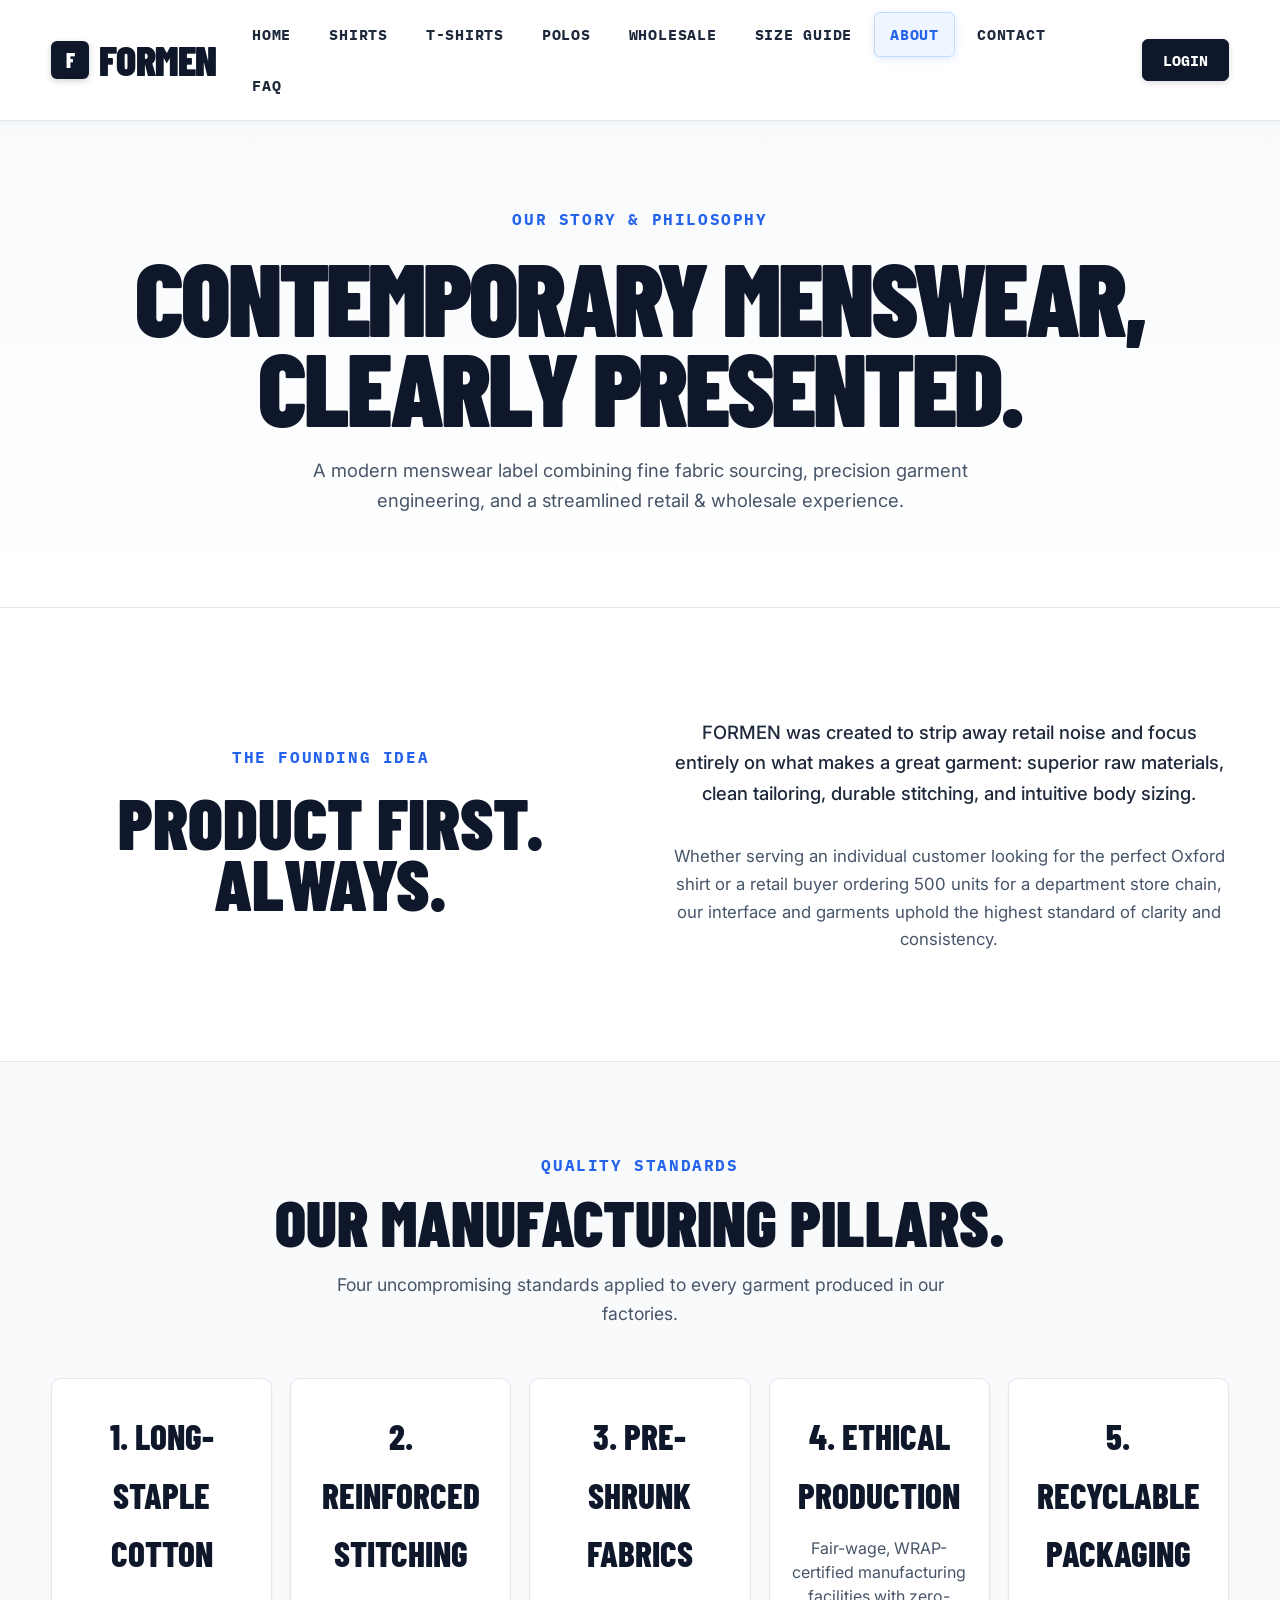
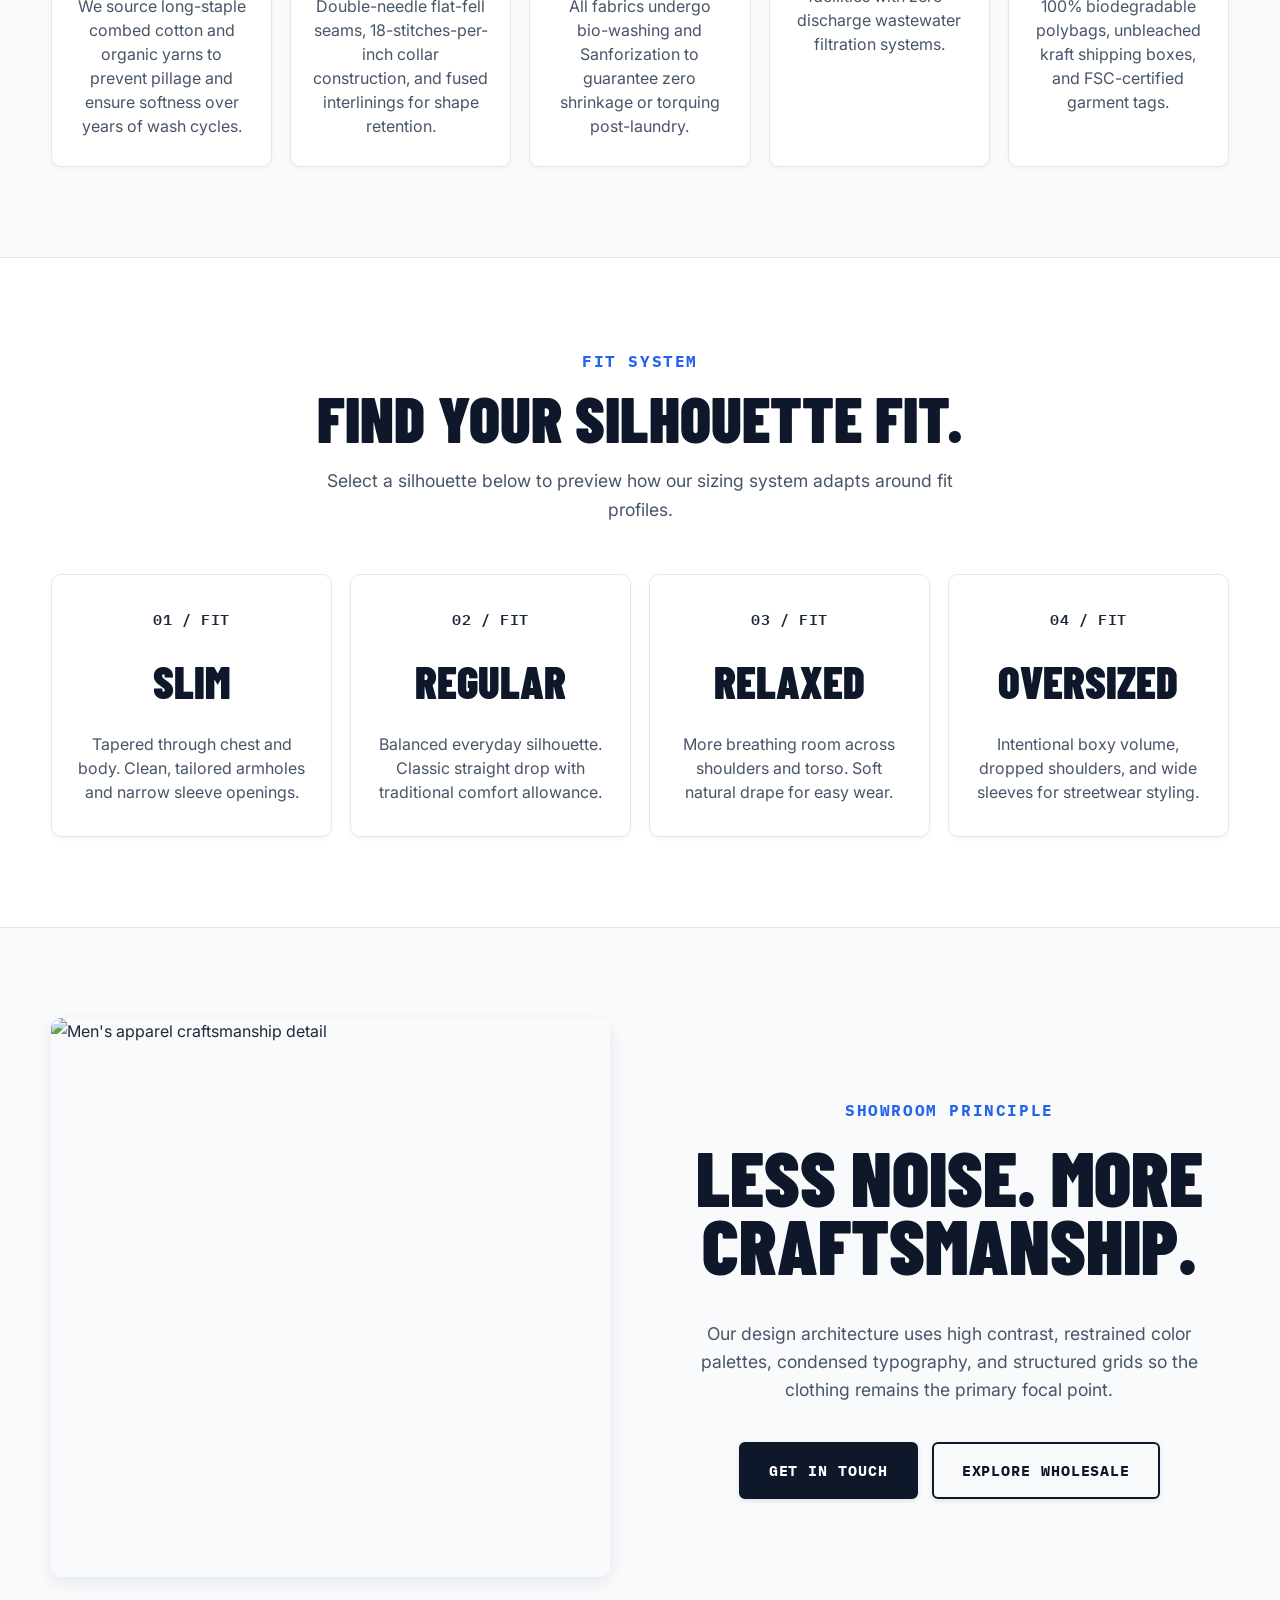
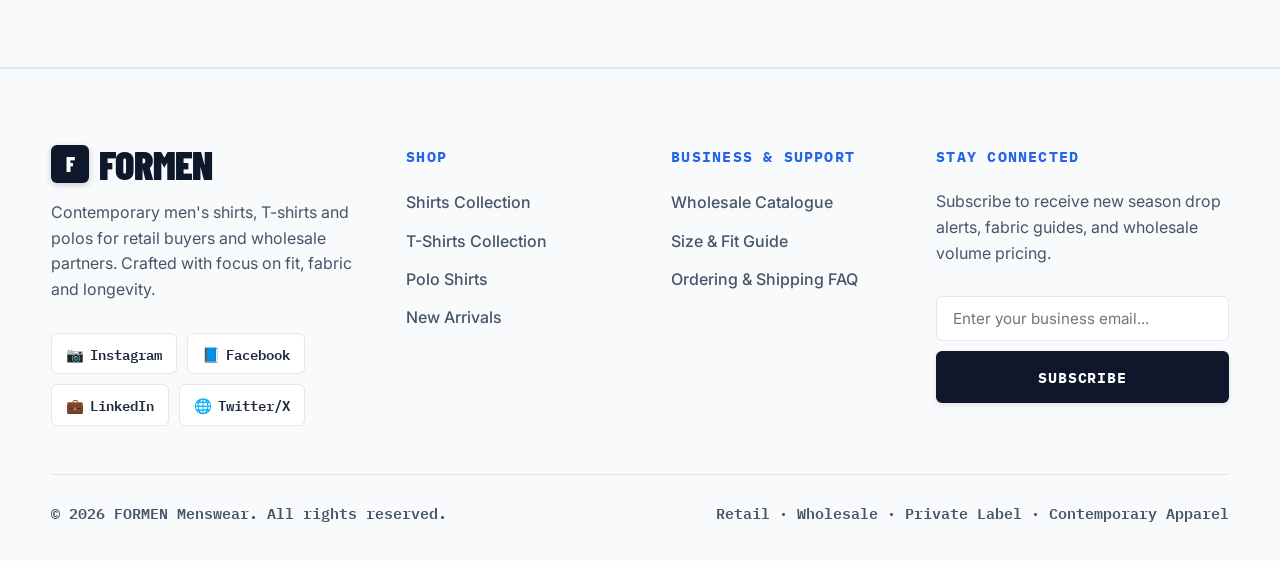
==== commit 58b8709e: "second" ====
--- a/about.html
+++ b/about.html
@@ -5,6 +5,8 @@
   <meta name="viewport" content="width=device-width,initial-scale=1">
   <meta name="description" content="Learn about FORMEN menswear brand philosophy, fabric standards, craftsmanship, and showroom design.">
   <title>About Us | FORMEN</title>
+  <link rel="icon" type="image/svg+xml" href="images/favicon.svg">
+  <link rel="alternate icon" href="images/favicon.svg">
   <link rel="stylesheet" href="css/style.css">
 </head>
 <body>
@@ -221,7 +223,9 @@
   <div class="container">
     <div class="footer-grid">
       <div class="footer-brand">
-        <h3>FORMEN</h3>
+        <a class="brand" href="index.html">
+          <span class="brand-icon">F</span> FORMEN
+        </a>
         <p>Contemporary men's shirts, T-shirts and polos for retail buyers and wholesale partners. Crafted with focus on fit, fabric and longevity.</p>
         <div class="social-links">
           <a href="#" aria-label="Instagram" data-action="Follow FORMEN on Instagram"><span>📷</span> Instagram</a>
--- a/css/style.css
+++ b/css/style.css
@@ -273,13 +273,28 @@
 .auth-modal-overlay {
   position: fixed;
   inset: 0;
-  background-color: rgba(15, 23, 42, 0.65);
+  width: 100vw;
+  height: 100vh;
+  background-color: rgba(15, 23, 42, 0.68);
   backdrop-filter: blur(8px);
-  z-index: 100;
+  -webkit-backdrop-filter: blur(8px);
+  z-index: 1000;
   display: none;
   align-items: center;
   justify-content: center;
-  padding: 20px;
+  padding: 24px 16px;
+  overflow-y: auto;
+  overscroll-behavior: contain;
+  
+  /* Hide scrollbar visually while allowing scrolling functionality */
+  -ms-overflow-style: none;  /* IE and Edge */
+  scrollbar-width: none;  /* Firefox */
+}
+
+.auth-modal-overlay::-webkit-scrollbar {
+  display: none;
+  width: 0;
+  height: 0;
 }
 
 .auth-modal-overlay.open {
@@ -294,17 +309,30 @@
 
 .auth-modal {
   background-color: var(--white);
-  border-radius: var(--radius-md);
+  border-radius: var(--radius-lg);
   width: min(480px, 100%);
-  padding: 36px;
+  max-height: calc(100vh - 48px);
+  overflow-y: auto;
+  padding: 36px 32px;
   position: relative;
-  box-shadow: var(--shadow-lg);
-  border: 1px solid var(--line);
+  box-shadow: 0 24px 48px -12px rgba(15, 23, 42, 0.25);
+  border: 1px solid var(--line);
+  margin: auto;
   animation: popIn 0.3s cubic-bezier(0.16, 1, 0.3, 1);
+  
+  /* Hide scrollbar visually on modal container */
+  -ms-overflow-style: none;  /* IE and Edge */
+  scrollbar-width: none;  /* Firefox */
+}
+
+.auth-modal::-webkit-scrollbar {
+  display: none;
+  width: 0;
+  height: 0;
 }
 
 @keyframes popIn {
-  from { opacity: 0; transform: scale(0.92) translateY(10px); }
+  from { opacity: 0; transform: scale(0.95) translateY(12px); }
   to { opacity: 1; transform: scale(1) translateY(0); }
 }
 
@@ -312,71 +340,176 @@
   position: absolute;
   right: 18px;
   top: 18px;
-  background: transparent;
-  border: none;
-  font-size: 1.8rem;
+  background: var(--bg-subtle);
+  border: 1px solid var(--line);
+  width: 32px;
+  height: 32px;
+  font-size: 1.4rem;
   line-height: 1;
   color: var(--muted);
   cursor: pointer;
-  padding: 4px 8px;
-  border-radius: 4px;
-  transition: color 0.2s;
+  border-radius: 50%;
+  display: flex;
+  align-items: center;
+  justify-content: center;
+  transition: all 0.2s ease;
+  z-index: 10;
 }
 
 .auth-close:hover {
   color: var(--ink);
+  background-color: var(--line);
+  transform: rotate(90deg);
 }
 
 .auth-tabs {
   display: flex;
-  border-bottom: 2px solid var(--line);
+  background-color: var(--bg-subtle);
+  padding: 4px;
+  border-radius: var(--radius-sm);
+  border: 1px solid var(--line);
   margin-bottom: 24px;
+  gap: 4px;
 }
 
 .auth-tab {
   flex: 1;
-  padding: 12px 16px;
+  padding: 10px 16px;
   background: transparent;
   border: none;
   font-family: var(--mono);
-  font-size: 1rem;
+  font-size: 0.88rem;
   font-weight: 700;
   text-transform: uppercase;
+  letter-spacing: 0.05em;
   color: var(--muted);
   cursor: pointer;
-  border-bottom: 3px solid transparent;
-  margin-bottom: -2px;
+  border-radius: calc(var(--radius-sm) - 2px);
   transition: all 0.2s ease;
+  text-align: center;
+}
+
+.auth-tab:hover {
+  color: var(--ink);
 }
 
 .auth-tab.active {
   color: var(--rust);
-  border-bottom-color: var(--rust);
+  background-color: var(--white);
+  box-shadow: 0 2px 6px rgba(15, 23, 42, 0.08);
+  font-weight: 800;
 }
 
 .auth-form {
   display: none;
+  text-align: left;
 }
 
 .auth-form.active {
   display: block;
 }
 
+.auth-form .eyebrow {
+  display: block;
+  width: 100%;
+  text-align: center;
+  margin: 0 0 4px 0 !important;
+  font-size: 0.82rem;
+  letter-spacing: 0.12em;
+}
+
 .auth-form h2 {
   font-family: var(--display);
-  font-size: 2.8rem;
+  font-size: 2.3rem;
   font-weight: 900;
-  margin: 4px 0 8px;
-  text-align: center;
-  color: var(--ink);
+  margin: 0 0 6px 0;
+  text-align: center;
+  color: var(--ink);
+  letter-spacing: -0.01em;
+  line-height: 1.1;
+}
+
+.auth-form p.muted {
+  font-size: 0.92rem;
+  color: var(--muted);
+  text-align: center;
+  margin: 0 0 24px 0 !important;
+  line-height: 1.5;
+}
+
+/* Neatly Aligned Form Controls */
+.auth-form .field {
+  margin-bottom: 16px;
+  text-align: left;
+  display: flex;
+  flex-direction: column;
+  align-items: flex-start;
+  width: 100%;
+}
+
+.auth-form .field label {
+  display: block;
+  width: 100%;
+  font-family: var(--mono);
+  font-size: 0.78rem;
+  font-weight: 700;
+  letter-spacing: 0.06em;
+  text-transform: uppercase;
+  color: var(--ink);
+  margin-bottom: 6px;
+  text-align: left;
+}
+
+.auth-form .field input[type="text"],
+.auth-form .field input[type="email"],
+.auth-form .field input[type="password"],
+.auth-form .field select {
+  width: 100%;
+  height: 46px;
+  padding: 10px 14px;
+  font-family: var(--body);
+  font-size: 0.95rem;
+  color: var(--ink);
+  background-color: var(--bg-subtle);
+  border: 1.5px solid var(--line);
+  border-radius: var(--radius-sm);
+  text-align: left;
+  transition: all 0.2s ease;
+  outline: none;
+  box-sizing: border-box;
+}
+
+.auth-form .field input::placeholder {
+  color: #94a3b8;
+  font-size: 0.92rem;
+}
+
+.auth-form .field input:focus,
+.auth-form .field select:focus {
+  border-color: var(--rust);
+  background-color: var(--white);
+  box-shadow: 0 0 0 3px rgba(37, 99, 235, 0.14);
+}
+
+.auth-form .field select {
+  appearance: none;
+  -webkit-appearance: none;
+  -moz-appearance: none;
+  background-image: url("data:image/svg+xml,%3Csvg xmlns='http://www.w3.org/2000/svg' width='16' height='16' viewBox='0 0 24 24' fill='none' stroke='%3C0f172a' stroke-width='2.5' stroke-linecap='round' stroke-linejoin='round'%3E%3Cpolyline points='6 9 12 15 18 9'%3E%3C/polyline%3E%3C/svg%3E");
+  background-repeat: no-repeat;
+  background-position: right 14px center;
+  background-size: 14px;
+  padding-right: 40px;
+  cursor: pointer;
 }
 
 .auth-options {
   display: flex;
   justify-content: space-between;
   align-items: center;
-  margin: 14px 0 20px;
-  font-size: 0.95rem;
+  margin: 16px 0 22px 0;
+  font-size: 0.88rem;
+  width: 100%;
 }
 
 .checkbox-label {
@@ -386,17 +519,56 @@
   cursor: pointer;
   color: var(--body-text);
   font-weight: 500;
+  user-select: none;
+}
+
+.checkbox-label input[type="checkbox"] {
+  width: 17px;
+  height: 17px;
+  accent-color: var(--rust);
+  border-radius: 4px;
+  cursor: pointer;
 }
 
 .forgot-link {
   color: var(--rust);
   font-weight: 600;
+  font-family: var(--mono);
+  font-size: 0.85rem;
+  text-decoration: none;
+  transition: color 0.2s ease;
+}
+
+.forgot-link:hover {
+  color: var(--rust-hover);
   text-decoration: underline;
 }
 
 .full-btn {
   width: 100%;
-  margin-top: 10px;
+  height: 48px;
+  margin-top: 6px;
+  font-family: var(--mono);
+  font-size: 0.95rem;
+  font-weight: 700;
+  text-transform: uppercase;
+  letter-spacing: 0.06em;
+  color: var(--white);
+  background-color: var(--ink);
+  border: none;
+  border-radius: var(--radius-sm);
+  cursor: pointer;
+  transition: all 0.2s ease;
+  box-shadow: var(--shadow-sm);
+  display: inline-flex;
+  align-items: center;
+  justify-content: center;
+}
+
+.full-btn:hover {
+  background-color: var(--rust);
+  box-shadow: 0 4px 14px rgba(37, 99, 235, 0.25);
+  transform: translateY(-1px);
 }
 
 /* --- Section Layouts & Headings --- */
@@ -1555,9 +1727,14 @@
   text-align: left;
 }
 
+.footer-brand .brand {
+  margin-bottom: 16px;
+  font-size: 2.5rem;
+}
+
 .footer h3 {
   font-family: var(--display);
-  font-size: 3.2rem;
+  font-size: 2.8rem;
   font-weight: 900;
   line-height: 0.85;
   margin: 0 0 16px;
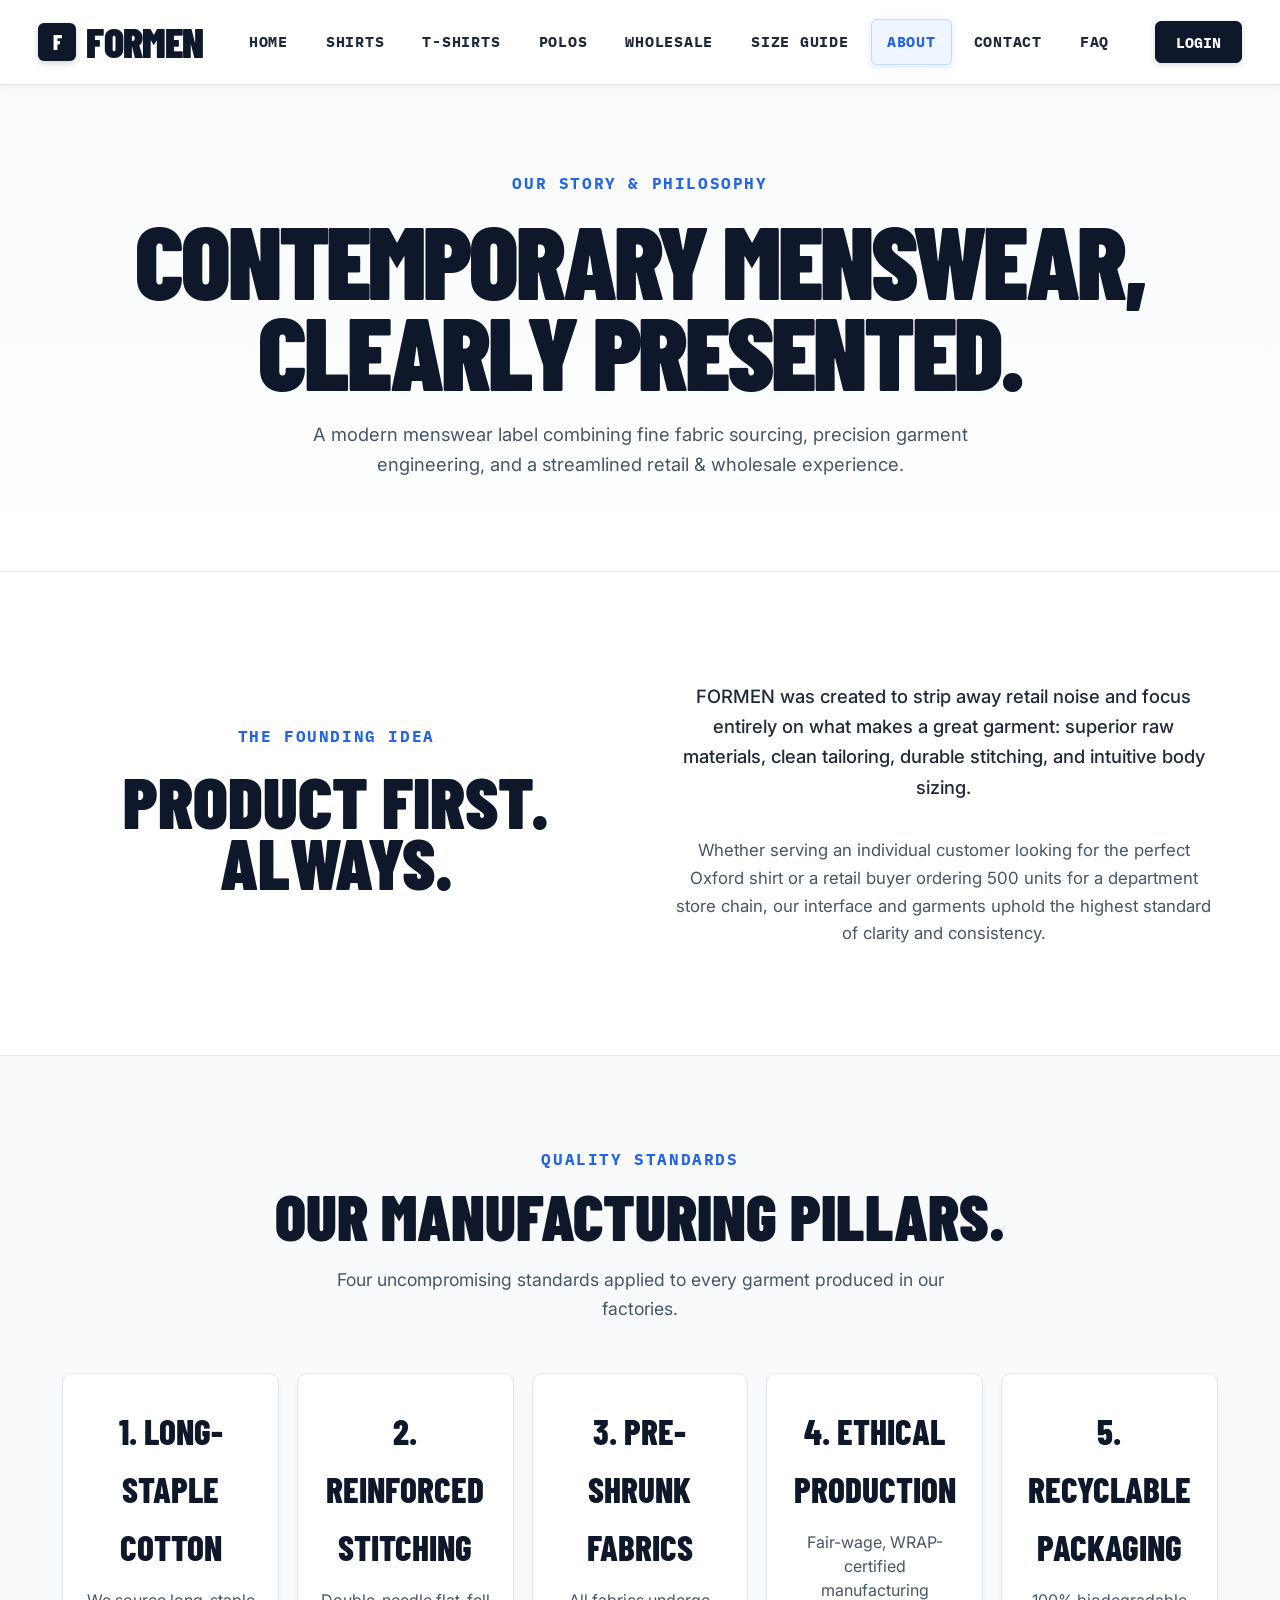
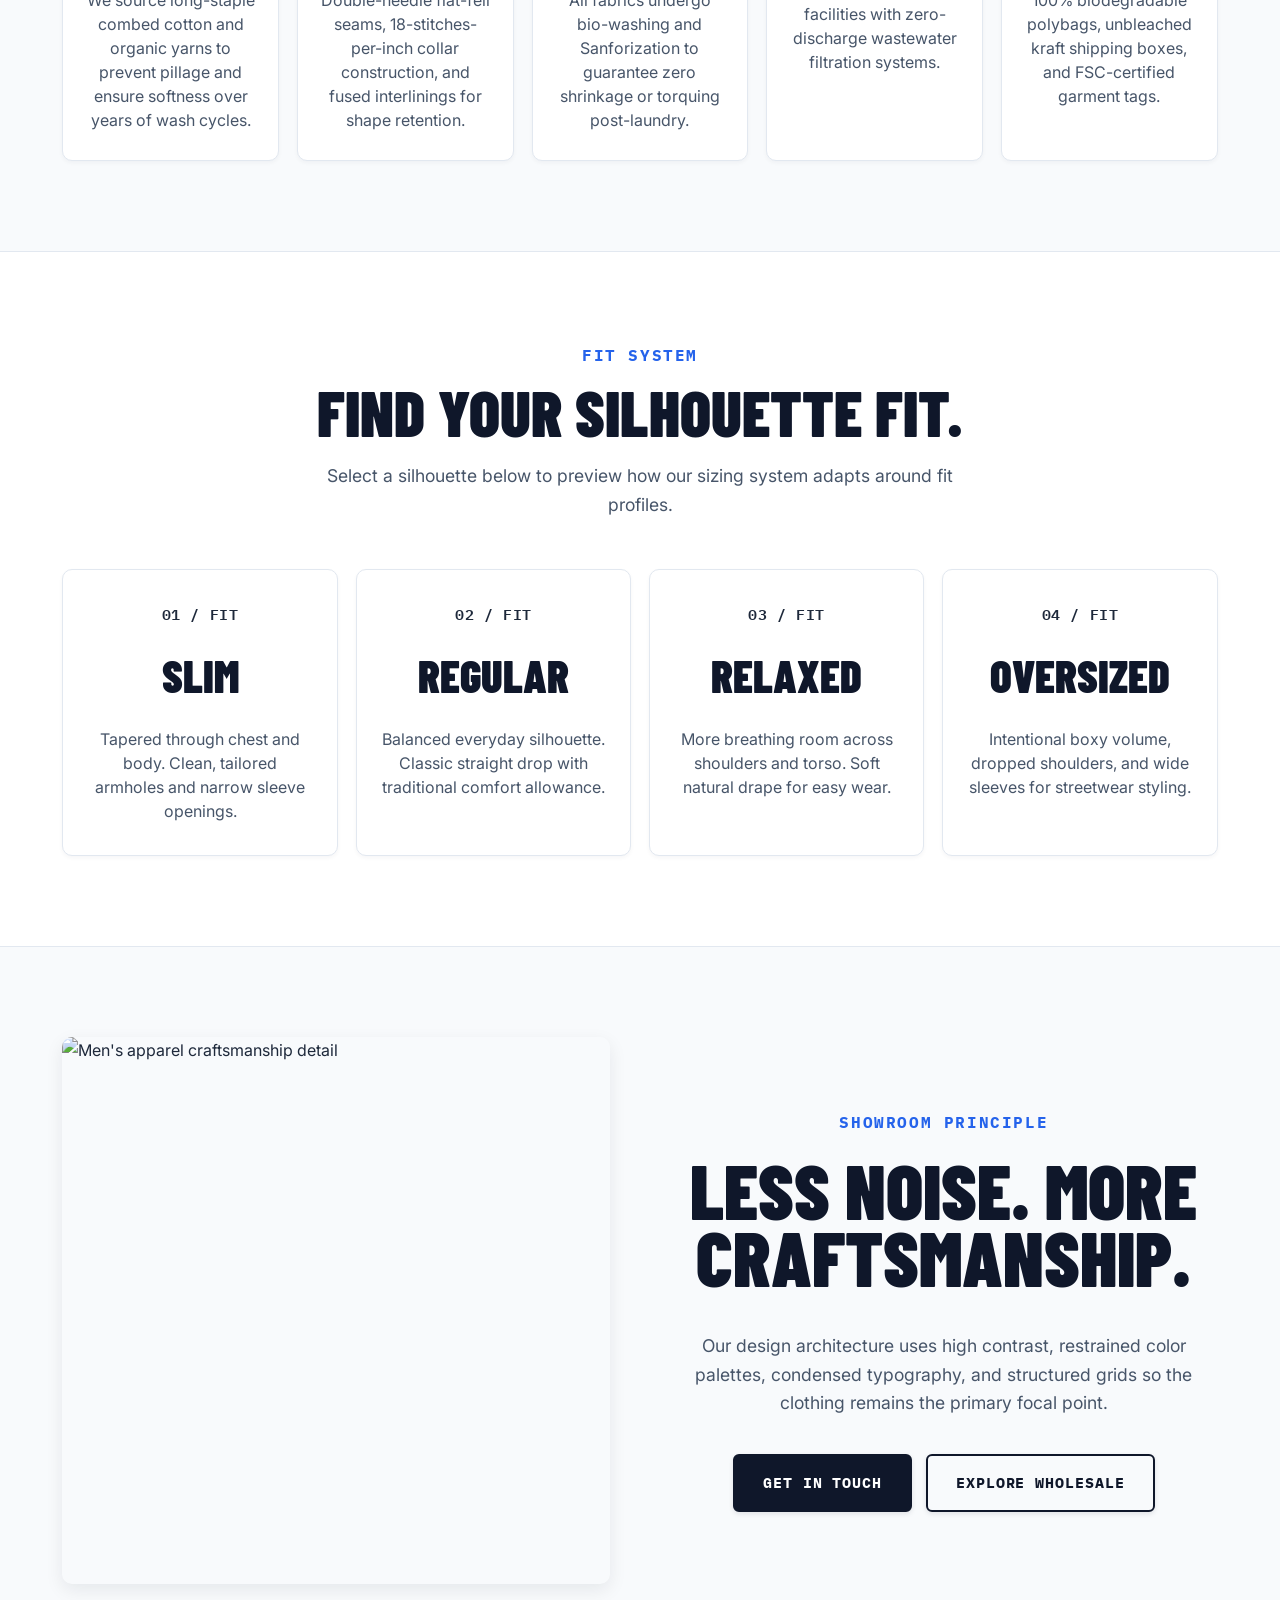
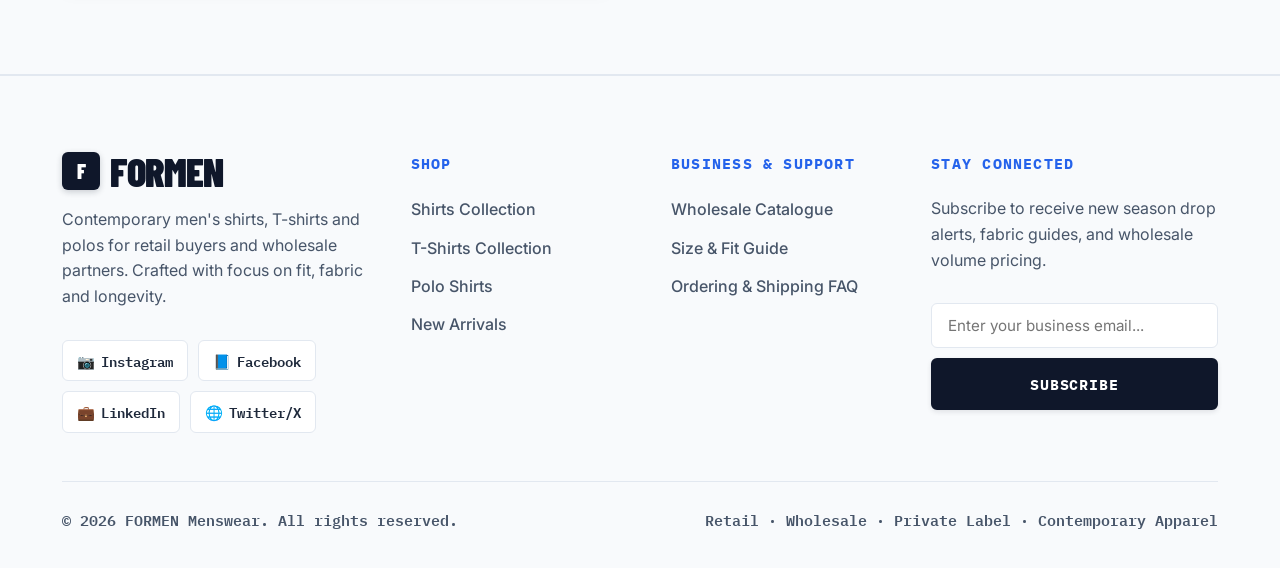
==== commit 52c6d5e3: "third" ====
--- a/about.html
+++ b/about.html
@@ -1,22 +1,43 @@
 <!doctype html>
 <html lang="en">
+
 <head>
   <meta charset="utf-8">
   <meta name="viewport" content="width=device-width,initial-scale=1">
-  <meta name="description" content="Learn about FORMEN menswear brand philosophy, fabric standards, craftsmanship, and showroom design.">
+  <meta name="description"
+    content="Learn about FORMEN menswear brand philosophy, fabric standards, craftsmanship, and showroom design.">
   <title>About Us | FORMEN</title>
   <link rel="icon" type="image/svg+xml" href="images/favicon.svg">
   <link rel="alternate icon" href="images/favicon.svg">
   <link rel="stylesheet" href="css/style.css">
 </head>
+
 <body>
 
-<header class="site-header">
-  <div class="container nav">
-    <a class="brand" href="index.html">
-      <span class="brand-icon">F</span> FORMEN
-    </a>
-    <nav class="nav-menu">
+  <header class="site-header">
+    <div class="container nav">
+      <a class="brand" href="index.html">
+        <span class="brand-icon">F</span> FORMEN
+      </a>
+      <nav class="nav-menu">
+        <a href="index.html">Home</a>
+        <a href="shirts.html">Shirts</a>
+        <a href="tshirts.html">T-Shirts</a>
+        <a href="polos.html">Polos</a>
+        <a href="wholesale.html">Wholesale</a>
+        <a href="size-guide.html">Size Guide</a>
+        <a href="about.html" class="active">About</a>
+        <a href="contact.html">Contact</a>
+        <a href="faq.html">FAQ</a>
+      </nav>
+      <div class="nav-actions">
+        <button class="utility-login" data-auth-toggle aria-label="Login">
+          <span>Login</span>
+        </button>
+        <button class="menu-toggle" aria-label="Open navigation">☰</button>
+      </div>
+    </div>
+    <div class="container mobile-menu">
       <a href="index.html">Home</a>
       <a href="shirts.html">Shirts</a>
       <a href="tshirts.html">T-Shirts</a>
@@ -26,248 +47,246 @@
       <a href="about.html" class="active">About</a>
       <a href="contact.html">Contact</a>
       <a href="faq.html">FAQ</a>
-    </nav>
-    <div class="nav-actions">
-      <button class="utility-login" data-auth-toggle aria-label="Login">
-        <span>Login</span>
-      </button>
-      <button class="menu-toggle" aria-label="Open navigation">☰</button>
+      <a href="#" class="mobile-login-btn" data-auth-toggle>Login</a>
+    </div>
+  </header>
+
+  <!-- Auth Modal Popup -->
+  <div class="auth-modal-overlay" id="authModal">
+    <div class="auth-modal">
+      <button class="auth-close" data-auth-close aria-label="Close Modal">&times;</button>
+
+      <div class="auth-tabs">
+        <button class="auth-tab active" data-auth-tab="login">Sign In</button>
+        <button class="auth-tab" data-auth-tab="signup">Create Account</button>
+      </div>
+
+      <form class="auth-form active" id="loginForm" data-demo>
+        <div class="eyebrow" style="margin-bottom: 4px;">Welcome Back</div>
+        <h2>Sign In to FORMEN</h2>
+        <p class="muted" style="margin-bottom: 20px;">Access your orders, wholesale catalogues &amp; account settings.
+        </p>
+
+        <div class="field">
+          <label>Email Address *</label>
+          <input type="email" required placeholder="name@example.com">
+        </div>
+        <div class="field">
+          <label>Password *</label>
+          <input type="password" required placeholder="••••••••">
+        </div>
+        <div class="auth-options">
+          <label class="checkbox-label">
+            <input type="checkbox" checked> Remember me
+          </label>
+          <a href="#" class="forgot-link" data-action="Password reset link sent to your email.">Forgot Password?</a>
+        </div>
+        <button class="btn full-btn" type="submit">Sign In</button>
+      </form>
+
+      <form class="auth-form" id="signupForm" data-demo>
+        <div class="eyebrow" style="margin-bottom: 4px;">Join FORMEN</div>
+        <h2>Create an Account</h2>
+        <p class="muted" style="margin-bottom: 20px;">Register for exclusive collections, wholesale pricing &amp; fast
+          checkout.</p>
+
+        <div class="field">
+          <label>Full Name *</label>
+          <input type="text" required placeholder="John Doe">
+        </div>
+        <div class="field">
+          <label>Email Address *</label>
+          <input type="email" required placeholder="name@example.com">
+        </div>
+        <div class="field">
+          <label>Account Type</label>
+          <select>
+            <option>Retail Customer</option>
+            <option>Wholesale Buyer / Reseller</option>
+            <option>Private Label Partner</option>
+          </select>
+        </div>
+        <div class="field">
+          <label>Password *</label>
+          <input type="password" required placeholder="••••••••">
+        </div>
+        <button class="btn full-btn" type="submit">Create Account</button>
+      </form>
     </div>
   </div>
-  <div class="container mobile-menu">
-    <a href="index.html">Home</a>
-    <a href="shirts.html">Shirts</a>
-    <a href="tshirts.html">T-Shirts</a>
-    <a href="polos.html">Polos</a>
-    <a href="wholesale.html">Wholesale</a>
-    <a href="size-guide.html">Size Guide</a>
-    <a href="about.html" class="active">About</a>
-    <a href="contact.html">Contact</a>
-    <a href="faq.html">FAQ</a>
-    <a href="#" data-auth-toggle>Login</a>
-  </div>
-</header>
-
-<!-- Auth Modal Popup -->
-<div class="auth-modal-overlay" id="authModal">
-  <div class="auth-modal">
-    <button class="auth-close" data-auth-close aria-label="Close Modal">&times;</button>
-    
-    <div class="auth-tabs">
-      <button class="auth-tab active" data-auth-tab="login">Sign In</button>
-      <button class="auth-tab" data-auth-tab="signup">Create Account</button>
-    </div>
-
-    <form class="auth-form active" id="loginForm" data-demo>
-      <div class="eyebrow" style="margin-bottom: 4px;">Welcome Back</div>
-      <h2>Sign In to FORMEN</h2>
-      <p class="muted" style="margin-bottom: 20px;">Access your orders, wholesale catalogues &amp; account settings.</p>
-      
-      <div class="field">
-        <label>Email Address *</label>
-        <input type="email" required placeholder="name@example.com">
-      </div>
-      <div class="field">
-        <label>Password *</label>
-        <input type="password" required placeholder="••••••••">
-      </div>
-      <div class="auth-options">
-        <label class="checkbox-label">
-          <input type="checkbox" checked> Remember me
-        </label>
-        <a href="#" class="forgot-link" data-action="Password reset link sent to your email.">Forgot Password?</a>
-      </div>
-      <button class="btn full-btn" type="submit">Sign In</button>
-    </form>
-
-    <form class="auth-form" id="signupForm" data-demo>
-      <div class="eyebrow" style="margin-bottom: 4px;">Join FORMEN</div>
-      <h2>Create an Account</h2>
-      <p class="muted" style="margin-bottom: 20px;">Register for exclusive collections, wholesale pricing &amp; fast checkout.</p>
-      
-      <div class="field">
-        <label>Full Name *</label>
-        <input type="text" required placeholder="John Doe">
-      </div>
-      <div class="field">
-        <label>Email Address *</label>
-        <input type="email" required placeholder="name@example.com">
-      </div>
-      <div class="field">
-        <label>Account Type</label>
-        <select>
-          <option>Retail Customer</option>
-          <option>Wholesale Buyer / Reseller</option>
-          <option>Private Label Partner</option>
-        </select>
-      </div>
-      <div class="field">
-        <label>Password *</label>
-        <input type="password" required placeholder="••••••••">
-      </div>
-      <button class="btn full-btn" type="submit">Create Account</button>
-    </form>
-  </div>
-</div>
-
-<main>
-  <section class="page-hero">
+
+  <main>
+    <section class="page-hero">
+      <div class="container">
+        <div class="eyebrow">Our Story &amp; Philosophy</div>
+        <h1>CONTEMPORARY MENSWEAR, CLEARLY PRESENTED.</h1>
+        <p>A modern menswear label combining fine fabric sourcing, precision garment engineering, and a streamlined
+          retail &amp; wholesale experience.</p>
+      </div>
+    </section>
+
+    <section class="section">
+      <div class="container about-grid">
+        <div>
+          <div class="eyebrow">The Founding Idea</div>
+          <h2
+            style="font-family: var(--display); font-size: 4.5rem; font-weight: 900; line-height: 0.85; margin: 12px 0;">
+            PRODUCT FIRST. ALWAYS.</h2>
+        </div>
+        <div>
+          <p style="font-size: 1.15rem; color: var(--body-text); font-weight: 500;">FORMEN was created to strip away
+            retail noise and focus entirely on what makes a great garment: superior raw materials, clean tailoring,
+            durable stitching, and intuitive body sizing.</p>
+          <p style="font-size: 1.05rem; color: var(--muted);">Whether serving an individual customer looking for the
+            perfect Oxford shirt or a retail buyer ordering 500 units for a department store chain, our interface and
+            garments uphold the highest standard of clarity and consistency.</p>
+        </div>
+      </div>
+    </section>
+
+    <section class="section bg-light">
+      <div class="container">
+        <div class="section-head">
+          <div>
+            <div class="eyebrow">Quality Standards</div>
+            <h2>OUR MANUFACTURING PILLARS.</h2>
+          </div>
+          <p>Four uncompromising standards applied to every garment produced in our factories.</p>
+        </div>
+
+        <div class="fabric-grid">
+          <div class="fabric">
+            <strong>1. LONG-STAPLE COTTON</strong>
+            <p>We source long-staple combed cotton and organic yarns to prevent pillage and ensure softness over years
+              of wash cycles.</p>
+          </div>
+          <div class="fabric">
+            <strong>2. REINFORCED STITCHING</strong>
+            <p>Double-needle flat-fell seams, 18-stitches-per-inch collar construction, and fused interlinings for shape
+              retention.</p>
+          </div>
+          <div class="fabric">
+            <strong>3. PRE-SHRUNK FABRICS</strong>
+            <p>All fabrics undergo bio-washing and Sanforization to guarantee zero shrinkage or torquing post-laundry.
+            </p>
+          </div>
+          <div class="fabric">
+            <strong>4. ETHICAL PRODUCTION</strong>
+            <p>Fair-wage, WRAP-certified manufacturing facilities with zero-discharge wastewater filtration systems.</p>
+          </div>
+          <div class="fabric">
+            <strong>5. RECYCLABLE PACKAGING</strong>
+            <p>100% biodegradable polybags, unbleached kraft shipping boxes, and FSC-certified garment tags.</p>
+          </div>
+        </div>
+      </div>
+    </section>
+
+    <section class="section" id="fit">
+      <div class="container">
+        <div class="section-head">
+          <div>
+            <div class="eyebrow">Fit System</div>
+            <h2>FIND YOUR SILHOUETTE FIT.</h2>
+          </div>
+          <p>Select a silhouette below to preview how our sizing system adapts around fit profiles.</p>
+        </div>
+
+        <div class="fit-grid">
+          <div class="fit" data-fit="Slim">
+            <div class="mono">01 / FIT</div>
+            <h3>SLIM</h3>
+            <p>Tapered through chest and body. Clean, tailored armholes and narrow sleeve openings.</p>
+          </div>
+          <div class="fit" data-fit="Regular">
+            <div class="mono">02 / FIT</div>
+            <h3>REGULAR</h3>
+            <p>Balanced everyday silhouette. Classic straight drop with traditional comfort allowance.</p>
+          </div>
+          <div class="fit" data-fit="Relaxed">
+            <div class="mono">03 / FIT</div>
+            <h3>RELAXED</h3>
+            <p>More breathing room across shoulders and torso. Soft natural drape for easy wear.</p>
+          </div>
+          <div class="fit" data-fit="Oversized">
+            <div class="mono">04 / FIT</div>
+            <h3>OVERSIZED</h3>
+            <p>Intentional boxy volume, dropped shoulders, and wide sleeves for streetwear styling.</p>
+          </div>
+        </div>
+        <div class="fit-result"></div>
+      </div>
+    </section>
+
+    <section class="section bg-light">
+      <div class="container split">
+        <img src="https://images.unsplash.com/photo-1551488831-00ddcb6c6bd3?auto=format&fit=crop&w=1100&q=85"
+          alt="Men's apparel craftsmanship detail">
+        <div>
+          <div class="eyebrow">Showroom Principle</div>
+          <h2>LESS NOISE. MORE CRAFTSMANSHIP.</h2>
+          <p class="muted">Our design architecture uses high contrast, restrained color palettes, condensed typography,
+            and structured grids so the clothing remains the primary focal point.</p>
+          <div class="btn-group" style="justify-content: flex-start; margin-top: 20px;">
+            <a class="btn" href="contact.html">Get in Touch</a>
+            <a class="btn outline" href="wholesale.html">Explore Wholesale</a>
+          </div>
+        </div>
+      </div>
+    </section>
+  </main>
+
+  <footer class="footer">
     <div class="container">
-      <div class="eyebrow">Our Story &amp; Philosophy</div>
-      <h1>CONTEMPORARY MENSWEAR, CLEARLY PRESENTED.</h1>
-      <p>A modern menswear label combining fine fabric sourcing, precision garment engineering, and a streamlined retail &amp; wholesale experience.</p>
-    </div>
-  </section>
-
-  <section class="section">
-    <div class="container about-grid">
-      <div>
-        <div class="eyebrow">The Founding Idea</div>
-        <h2 style="font-family: var(--display); font-size: 4.5rem; font-weight: 900; line-height: 0.85; margin: 12px 0;">PRODUCT FIRST. ALWAYS.</h2>
-      </div>
-      <div>
-        <p style="font-size: 1.15rem; color: var(--body-text); font-weight: 500;">FORMEN was created to strip away retail noise and focus entirely on what makes a great garment: superior raw materials, clean tailoring, durable stitching, and intuitive body sizing.</p>
-        <p style="font-size: 1.05rem; color: var(--muted);">Whether serving an individual customer looking for the perfect Oxford shirt or a retail buyer ordering 500 units for a department store chain, our interface and garments uphold the highest standard of clarity and consistency.</p>
-      </div>
-    </div>
-  </section>
-
-  <section class="section bg-light">
-    <div class="container">
-      <div class="section-head">
-        <div>
-          <div class="eyebrow">Quality Standards</div>
-          <h2>OUR MANUFACTURING PILLARS.</h2>
-        </div>
-        <p>Four uncompromising standards applied to every garment produced in our factories.</p>
-      </div>
-
-      <div class="fabric-grid">
-        <div class="fabric">
-          <strong>1. LONG-STAPLE COTTON</strong>
-          <p>We source long-staple combed cotton and organic yarns to prevent pillage and ensure softness over years of wash cycles.</p>
-        </div>
-        <div class="fabric">
-          <strong>2. REINFORCED STITCHING</strong>
-          <p>Double-needle flat-fell seams, 18-stitches-per-inch collar construction, and fused interlinings for shape retention.</p>
-        </div>
-        <div class="fabric">
-          <strong>3. PRE-SHRUNK FABRICS</strong>
-          <p>All fabrics undergo bio-washing and Sanforization to guarantee zero shrinkage or torquing post-laundry.</p>
-        </div>
-        <div class="fabric">
-          <strong>4. ETHICAL PRODUCTION</strong>
-          <p>Fair-wage, WRAP-certified manufacturing facilities with zero-discharge wastewater filtration systems.</p>
-        </div>
-        <div class="fabric">
-          <strong>5. RECYCLABLE PACKAGING</strong>
-          <p>100% biodegradable polybags, unbleached kraft shipping boxes, and FSC-certified garment tags.</p>
-        </div>
-      </div>
-    </div>
-  </section>
-
-  <section class="section" id="fit">
-    <div class="container">
-      <div class="section-head">
-        <div>
-          <div class="eyebrow">Fit System</div>
-          <h2>FIND YOUR SILHOUETTE FIT.</h2>
-        </div>
-        <p>Select a silhouette below to preview how our sizing system adapts around fit profiles.</p>
-      </div>
-
-      <div class="fit-grid">
-        <div class="fit" data-fit="Slim">
-          <div class="mono">01 / FIT</div>
-          <h3>SLIM</h3>
-          <p>Tapered through chest and body. Clean, tailored armholes and narrow sleeve openings.</p>
-        </div>
-        <div class="fit" data-fit="Regular">
-          <div class="mono">02 / FIT</div>
-          <h3>REGULAR</h3>
-          <p>Balanced everyday silhouette. Classic straight drop with traditional comfort allowance.</p>
-        </div>
-        <div class="fit" data-fit="Relaxed">
-          <div class="mono">03 / FIT</div>
-          <h3>RELAXED</h3>
-          <p>More breathing room across shoulders and torso. Soft natural drape for easy wear.</p>
-        </div>
-        <div class="fit" data-fit="Oversized">
-          <div class="mono">04 / FIT</div>
-          <h3>OVERSIZED</h3>
-          <p>Intentional boxy volume, dropped shoulders, and wide sleeves for streetwear styling.</p>
-        </div>
-      </div>
-      <div class="fit-result"></div>
-    </div>
-  </section>
-
-  <section class="section bg-light">
-    <div class="container split">
-      <img src="https://images.unsplash.com/photo-1551488831-00ddcb6c6bd3?auto=format&fit=crop&w=1100&q=85" alt="Men's apparel craftsmanship detail">
-      <div>
-        <div class="eyebrow">Showroom Principle</div>
-        <h2>LESS NOISE. MORE CRAFTSMANSHIP.</h2>
-        <p class="muted">Our design architecture uses high contrast, restrained color palettes, condensed typography, and structured grids so the clothing remains the primary focal point.</p>
-        <div class="btn-group" style="justify-content: flex-start; margin-top: 20px;">
-          <a class="btn" href="contact.html">Get in Touch</a>
-          <a class="btn outline" href="wholesale.html">Explore Wholesale</a>
-        </div>
-      </div>
-    </div>
-  </section>
-</main>
-
-<footer class="footer">
-  <div class="container">
-    <div class="footer-grid">
-      <div class="footer-brand">
-        <a class="brand" href="index.html">
-          <span class="brand-icon">F</span> FORMEN
-        </a>
-        <p>Contemporary men's shirts, T-shirts and polos for retail buyers and wholesale partners. Crafted with focus on fit, fabric and longevity.</p>
-        <div class="social-links">
-          <a href="#" aria-label="Instagram" data-action="Follow FORMEN on Instagram"><span>📷</span> Instagram</a>
-          <a href="#" aria-label="Facebook" data-action="Follow FORMEN on Facebook"><span>📘</span> Facebook</a>
-          <a href="#" aria-label="LinkedIn" data-action="Connect on LinkedIn"><span>💼</span> LinkedIn</a>
-          <a href="#" aria-label="Twitter" data-action="Follow FORMEN on X / Twitter"><span>🌐</span> Twitter/X</a>
-        </div>
-      </div>
-
-      <div class="footer-col">
-        <h4>SHOP</h4>
-        <a href="shirts.html">Shirts Collection</a>
-        <a href="tshirts.html">T-Shirts Collection</a>
-        <a href="polos.html">Polo Shirts</a>
-        <a href="index.html#new">New Arrivals</a>
-      </div>
-
-      <div class="footer-col">
-        <h4>BUSINESS &amp; SUPPORT</h4>
-        <a href="wholesale.html">Wholesale Catalogue</a>
-        <a href="size-guide.html">Size &amp; Fit Guide</a>
-        <a href="faq.html">Ordering &amp; Shipping FAQ</a>
-      </div>
-
-      <div class="footer-newsletter">
-        <h4>STAY CONNECTED</h4>
-        <p>Subscribe to receive new season drop alerts, fabric guides, and wholesale volume pricing.</p>
-        <form class="newsletter-form" data-demo>
-          <input type="email" required placeholder="Enter your business email...">
-          <button class="btn" type="submit">Subscribe</button>
-        </form>
-      </div>
-    </div>
-
-    <div class="copyright">
-      <span>© 2026 FORMEN Menswear. All rights reserved.</span>
-      <span>Retail · Wholesale · Private Label · Contemporary Apparel</span>
-    </div>
-  </div>
-</footer>
-<div class="flash"></div>
-
-<script src="js/main.js"></script>
+      <div class="footer-grid">
+        <div class="footer-brand">
+          <a class="brand" href="index.html">
+            <span class="brand-icon">F</span> FORMEN
+          </a>
+          <p>Contemporary men's shirts, T-shirts and polos for retail buyers and wholesale partners. Crafted with focus
+            on fit, fabric and longevity.</p>
+          <div class="social-links">
+            <a href="#" aria-label="Instagram" data-action="Follow FORMEN on Instagram"><span>📷</span> Instagram</a>
+            <a href="#" aria-label="Facebook" data-action="Follow FORMEN on Facebook"><span>📘</span> Facebook</a>
+            <a href="#" aria-label="LinkedIn" data-action="Connect on LinkedIn"><span>💼</span> LinkedIn</a>
+            <a href="#" aria-label="Twitter" data-action="Follow FORMEN on X / Twitter"><span>🌐</span> Twitter/X</a>
+          </div>
+        </div>
+
+        <div class="footer-col">
+          <h4>SHOP</h4>
+          <a href="shirts.html">Shirts Collection</a>
+          <a href="tshirts.html">T-Shirts Collection</a>
+          <a href="polos.html">Polo Shirts</a>
+          <a href="index.html#new">New Arrivals</a>
+        </div>
+
+        <div class="footer-col">
+          <h4>BUSINESS &amp; SUPPORT</h4>
+          <a href="wholesale.html">Wholesale Catalogue</a>
+          <a href="size-guide.html">Size &amp; Fit Guide</a>
+          <a href="faq.html">Ordering &amp; Shipping FAQ</a>
+        </div>
+
+        <div class="footer-newsletter">
+          <h4>STAY CONNECTED</h4>
+          <p>Subscribe to receive new season drop alerts, fabric guides, and wholesale volume pricing.</p>
+          <form class="newsletter-form" data-demo>
+            <input type="email" required placeholder="Enter your business email...">
+            <button class="btn" type="submit">Subscribe</button>
+          </form>
+        </div>
+      </div>
+
+      <div class="copyright">
+        <span>© 2026 FORMEN Menswear. All rights reserved.</span>
+        <span>Retail · Wholesale · Private Label · Contemporary Apparel</span>
+      </div>
+    </div>
+  </footer>
+  <div class="flash"></div>
+
+  <script src="js/main.js"></script>
 </body>
+
 </html>
--- a/css/style.css
+++ b/css/style.css
@@ -35,11 +35,15 @@
 /* --- Base & Reset --- */
 *, *::before, *::after {
   box-sizing: border-box;
+  max-width: 100%;
 }
 
 html {
   scroll-behavior: smooth;
   font-size: 16px;
+  overflow-x: clip;
+  max-width: 100%;
+  width: 100%;
 }
 
 body {
@@ -52,6 +56,10 @@
   line-height: 1.65;
   -webkit-font-smoothing: antialiased;
   -moz-osx-font-smoothing: grayscale;
+  overflow-x: clip;
+  max-width: 100%;
+  width: 100%;
+  position: relative;
 }
 
 a {
@@ -75,9 +83,11 @@
 
 /* --- Container & Layout Helpers --- */
 .container {
-  width: min(1280px, 92%);
+  width: min(1240px, 94%);
   margin-left: auto;
   margin-right: auto;
+  padding-left: 24px;
+  padding-right: 24px;
 }
 
 /* --- Typography & Eyebrows --- */
@@ -110,15 +120,19 @@
 h1, h2, h3, h4, h5, h6 {
   color: var(--ink);
   margin-top: 0;
+  overflow-wrap: break-word;
+  word-wrap: break-word;
+  word-break: break-word;
 }
 
 /* --- Sticky Header & Navigation --- */
 .site-header {
   position: sticky;
   top: 0;
-  z-index: 50;
+  z-index: 1000;
   background-color: rgba(255, 255, 255, 0.98);
   backdrop-filter: blur(12px);
+  -webkit-backdrop-filter: blur(12px);
   border-bottom: 1px solid var(--line);
   box-shadow: var(--shadow-sm);
 }
@@ -244,8 +258,11 @@
   display: none;
   flex-direction: column;
   gap: 8px;
-  padding: 16px 0;
+  padding: 20px;
   border-top: 1px solid var(--line);
+  background-color: var(--white);
+  box-shadow: 0 12px 24px rgba(15, 23, 42, 0.08);
+  border-bottom: 1px solid var(--line);
 }
 
 .mobile-menu.open {
@@ -254,19 +271,57 @@
 
 .mobile-menu a {
   font-family: var(--mono);
-  font-size: 1rem;
+  font-size: 0.95rem;
   font-weight: 700;
   text-transform: uppercase;
+  letter-spacing: 0.04em;
   padding: 12px 18px;
   border-radius: var(--radius-sm);
   color: var(--body-text);
   text-align: center;
+  transition: all 0.2s ease;
+}
+
+.mobile-menu a:hover {
+  background-color: var(--bg-subtle);
+  color: var(--rust);
 }
 
 .mobile-menu a.active {
   background-color: var(--accent-bg);
   color: var(--rust);
   border: 1px solid var(--accent-border);
+}
+
+/* Styled Login Button inside Hamburger Menu Drawer */
+.mobile-menu .mobile-login-btn {
+  margin-top: 10px;
+  background-color: var(--ink);
+  color: var(--white) !important;
+  font-family: var(--mono);
+  font-size: 0.95rem;
+  font-weight: 700;
+  letter-spacing: 0.06em;
+  text-transform: uppercase;
+  padding: 14px 20px;
+  border-radius: var(--radius-sm);
+  text-align: center;
+  display: flex;
+  align-items: center;
+  justify-content: center;
+  gap: 8px;
+  box-shadow: 0 4px 14px rgba(15, 23, 42, 0.15);
+  border: 1px solid var(--ink);
+  transition: all 0.2s ease;
+  width: 100%;
+}
+
+.mobile-menu .mobile-login-btn:hover {
+  background-color: var(--rust);
+  border-color: var(--rust);
+  color: var(--white) !important;
+  transform: translateY(-1px);
+  box-shadow: 0 6px 16px rgba(37, 99, 235, 0.25);
 }
 
 /* --- Login & Sign Up Modals (Popups) --- */
@@ -1212,13 +1267,12 @@
 
 .choice h3 {
   font-family: var(--display);
-  font-size: 4.5rem;
+  font-size: clamp(2.4rem, 4vw, 4.2rem);
   font-weight: 900;
-  line-height: 0.82;
+  line-height: 0.95;
   margin: 14px 0 20px;
   color: var(--ink);
   text-align: center;
-  min-height: 4.5rem;
   display: flex;
   align-items: center;
   justify-content: center;
@@ -1373,30 +1427,45 @@
   text-align: center;
 }
 
-/* Wholesale Layout */
-.wholesale-grid {
-  display: grid;
-  grid-template-columns: 1fr 1fr;
-  gap: 50px;
-}
-
-.wholesale-grid > div:first-child {
-  display: flex;
-  flex-direction: column;
-  align-items: center;
-  text-align: center;
+/* Wholesale & Contact Layouts */
+.wholesale-grid,
+.contact-grid {
+  display: flex;
+  flex-direction: column;
+  align-items: center;
+  gap: 48px;
+  width: 100%;
+}
+
+.wholesale-grid > div:first-child,
+.contact-grid > div:first-child {
+  display: flex;
+  flex-direction: column;
+  align-items: center;
+  text-align: center;
+  width: 100%;
+}
+
+.contact-grid p.muted,
+.wholesale-grid p.muted {
+  text-align: center;
+  max-width: 750px;
+  margin-left: auto;
+  margin-right: auto;
 }
 
 .wholesale-list {
   display: grid;
-  gap: 18px;
-  width: 100%;
+  grid-template-columns: repeat(2, 1fr);
+  gap: 20px;
+  width: 100%;
+  margin-top: 28px;
 }
 
 .wholesale-item {
   border: 1px solid var(--line);
   background-color: #fff;
-  padding: 26px;
+  padding: 24px;
   border-radius: var(--radius-md);
   box-shadow: var(--shadow-sm);
   display: flex;
@@ -1407,56 +1476,132 @@
 }
 
 .wholesale-item strong {
+  font-family: var(--mono);
+  font-size: 0.92rem;
+  font-weight: 700;
+  color: var(--rust);
+  display: block;
+  margin-bottom: 8px;
+  text-align: center;
+  text-transform: uppercase;
+  letter-spacing: 0.04em;
+  width: 100%;
+}
+
+.wholesale-item p {
+  font-size: 0.92rem;
+  color: var(--muted);
+  margin: 0;
+  text-align: center;
+  line-height: 1.55;
+  width: 100%;
+}
+
+/* Contact Info List */
+.contact-info-list {
+  display: grid;
+  grid-template-columns: repeat(3, 1fr);
+  gap: 20px;
+  margin-top: 28px;
+  width: 100%;
+  align-items: stretch;
+}
+
+.info-block {
+  background-color: var(--bg-subtle);
+  border: 1px solid var(--line);
+  padding: 24px 20px;
+  border-radius: var(--radius-md);
+  text-align: center;
+  width: 100%;
+  display: flex;
+  flex-direction: column;
+  align-items: center;
+  justify-content: flex-start;
+  transition: all 0.2s ease;
+}
+
+.info-block:hover {
+  border-color: var(--rust);
+  box-shadow: var(--shadow-sm);
+}
+
+.info-block h4 {
+  font-family: var(--mono);
+  font-size: 0.85rem;
+  font-weight: 700;
+  letter-spacing: 0.05em;
+  text-transform: uppercase;
+  color: var(--rust);
+  margin: 0 0 8px 0;
+  text-align: center;
+  width: 100%;
+}
+
+.info-block p {
+  font-size: 0.92rem;
+  color: var(--body-text);
+  line-height: 1.55;
+  margin: 0;
+  text-align: center;
+  width: 100%;
+}
+
+.info-block a {
+  color: var(--rust);
+  text-decoration: underline;
+}
+
+/* Split Section Title Helper */
+.split-title {
   font-family: var(--display);
-  font-size: 2.2rem;
-  font-weight: 800;
-  color: var(--ink);
-  display: flex;
-  align-items: center;
-  justify-content: center;
-  margin-bottom: 12px;
-  text-align: center;
-  min-height: 2.2rem;
-  width: 100%;
-}
-
-.wholesale-item p {
-  font-size: 1rem; /* 16px */
-  margin: 0;
-  text-align: center;
-  width: 100%;
-  flex-grow: 1;
-  display: flex;
-  flex-direction: column;
-  align-items: center;
-  justify-content: flex-start;
-  line-height: 1.5;
+  font-size: clamp(2rem, 3.5vw, 3rem);
+  font-weight: 900;
+  line-height: 0.95;
+  margin: 10px auto 14px;
+  color: var(--ink);
+  letter-spacing: -0.01em;
+  text-align: center;
+  width: 100%;
 }
 
 /* Forms System */
 .quote-form {
   background-color: var(--bg-subtle);
   border: 1px solid var(--line);
-  padding: 38px;
-  border-radius: var(--radius-md);
+  padding: 40px 36px;
+  border-radius: var(--radius-lg);
   box-shadow: var(--shadow-md);
   display: flex;
   flex-direction: column;
   align-items: center;
   text-align: center;
+  width: 100%;
+  max-width: 900px;
+  margin: 0 auto;
+}
+
+.quote-form .eyebrow {
+  display: block;
+  text-align: center;
+  width: 100%;
+  margin-bottom: 4px;
 }
 
 .form-grid {
   width: 100%;
   display: grid;
   grid-template-columns: 1fr 1fr;
-  gap: 20px;
+  gap: 18px 20px;
 }
 
 .field {
   display: flex;
   flex-direction: column;
-  gap: 8px;
+  align-items: flex-start;
+  gap: 6px;
+  text-align: left;
+  width: 100%;
 }
 
 .field.full {
@@ -1465,51 +1610,56 @@
 
 .field label {
   font-family: var(--mono);
-  font-size: 0.95rem; /* ~15.2px */
-  font-weight: 700;
+  font-size: 0.78rem;
+  font-weight: 700;
+  letter-spacing: 0.06em;
   text-transform: uppercase;
   color: var(--ink);
-  text-align: center;
+  text-align: left;
+  width: 100%;
+  display: block;
 }
 
 .field input, .field select, .field textarea {
-  border: 1px solid var(--line);
-  padding: 14px 18px;
+  border: 1.5px solid var(--line);
+  padding: 12px 16px;
   background-color: #fff;
   border-radius: var(--radius-sm);
-  font-size: 1rem; /* 16px */
+  font-size: 0.95rem;
   color: var(--ink);
   outline: none;
   transition: border-color 0.2s ease, box-shadow 0.2s ease;
-  text-align: center;
+  text-align: left;
+  width: 100%;
+  box-sizing: border-box;
+}
+
+.field select {
+  appearance: none;
+  -webkit-appearance: none;
+  -moz-appearance: none;
+  background-image: url("data:image/svg+xml,%3Csvg xmlns='http://www.w3.org/2000/svg' width='16' height='16' viewBox='0 0 24 24' fill='none' stroke='%3C0f172a' stroke-width='2.5' stroke-linecap='round' stroke-linejoin='round'%3E%3Cpolyline points='6 9 12 15 18 9'%3E%3C/polyline%3E%3C/svg%3E");
+  background-repeat: no-repeat;
+  background-position: right 14px center;
+  background-size: 14px;
+  padding-right: 40px;
+  cursor: pointer;
+}
+
+.field input::placeholder, .field textarea::placeholder {
+  color: #94a3b8;
+  text-align: left;
 }
 
 .field input:focus, .field select:focus, .field textarea:focus {
   border-color: var(--rust);
-  box-shadow: 0 0 0 3px var(--accent-bg);
+  background-color: var(--white);
+  box-shadow: 0 0 0 3px rgba(37, 99, 235, 0.14);
 }
 
 .field textarea {
-  min-height: 140px;
+  min-height: 130px;
   resize: vertical;
-}
-
-/* Contact Info Cards */
-.contact-grid {
-  display: grid;
-  grid-template-columns: 1fr 1fr;
-  gap: 50px;
-}
-
-.contact-grid > div:first-child {
-  display: flex;
-  flex-direction: column;
-  align-items: center;
-  text-align: center;
-}
-
-.contact-grid p {
-  text-align: center;
 }
 
 .map-container {
@@ -1879,8 +2029,9 @@
 
 /* --- Responsive Media Queries --- */
 @media (max-width: 1100px) {
-  .nav-menu { gap: 4px; }
-  .nav-menu a { padding: 7px 10px; font-size: 0.9rem; }
+  .nav-menu { display: none; }
+  .menu-toggle { display: block; }
+  .utility-login { display: none !important; }
   .products { grid-template-columns: repeat(3, 1fr); }
   .category-grid { grid-template-columns: 1fr 1fr; }
   .category:first-child { grid-column: 1 / -1; }
@@ -1888,22 +2039,62 @@
 }
 
 @media (max-width: 900px) {
-  .nav-menu { display: none; }
-  .menu-toggle { display: block; }
   .products { grid-template-columns: repeat(2, 1fr); }
   .fit-grid { grid-template-columns: 1fr 1fr; }
   .fabric-grid { grid-template-columns: repeat(3, 1fr); }
-  .split, .product-detail, .wholesale-grid, .about-grid, .contact-grid { grid-template-columns: 1fr; }
-  .contact-info-cards { grid-template-columns: 1fr; }
+  .split, .product-detail, .wholesale-grid, .about-grid, .contact-grid, .retail-wholesale { grid-template-columns: 1fr; }
+  .contact-info-cards, .contact-info-list, .wholesale-list { grid-template-columns: 1fr; }
+  .choice { min-height: auto; padding: 40px 24px; }
+  .choice h3 { font-size: clamp(2.2rem, 5.5vw, 3.2rem); min-height: auto; line-height: 1.05; }
+  
+  .hero h1, .page-hero h1 { font-size: clamp(2.5rem, 6.5vw, 4.2rem); }
+  .section-head h2 { font-size: clamp(2.2rem, 5.5vw, 3.5rem); }
 }
 
 @media (max-width: 600px) {
-  .section { padding: 60px 0; }
-  .hero h1, .page-hero h1 { font-size: 3.5rem; }
+  .container { width: 92%; padding-left: 0; padding-right: 0; }
+  .section { padding: 45px 0; }
+  .hero, .page-hero { padding: 48px 0 35px; }
+  .hero h1, .page-hero h1 { font-size: clamp(2rem, 7.5vw, 2.8rem); line-height: 1.05; margin: 8px auto 16px; letter-spacing: -0.02em; }
+  .hero p, .page-hero p { font-size: 0.95rem; margin-bottom: 20px; line-height: 1.55; }
+  .section-head h2 { font-size: clamp(1.8rem, 6.5vw, 2.4rem); line-height: 1.1; margin: 4px 0; }
+  .section-head p { font-size: 0.92rem; }
+  
+  .brand { font-size: 1.95rem; gap: 8px; }
+  .brand-icon { width: 32px; height: 32px; font-size: 1.1rem; }
+  
   .products, .fit-grid, .fabric-grid, .category-grid { grid-template-columns: 1fr; }
-  .choice { padding: 35px 24px; min-height: 320px; }
-  .choice h3 { font-size: 3.2rem; }
+  .choice { padding: 28px 20px; min-height: 250px; }
+  .choice h3 { font-size: 2.2rem; }
   .form-grid { grid-template-columns: 1fr; }
-  .footer-grid { grid-template-columns: 1fr; }
-  .copyright { flex-direction: column; text-align: center; }
-}
+  .footer-grid { grid-template-columns: 1fr; gap: 28px; }
+  .footer-brand .brand { font-size: 2rem; }
+  .footer h3 { font-size: 2.2rem; }
+  .copyright { flex-direction: column; text-align: center; gap: 10px; }
+
+  .hero-label, .hero-note {
+    position: static;
+    display: inline-block;
+    margin: 4px auto;
+    font-size: 0.8rem;
+    padding: 8px 12px;
+  }
+
+  .btn {
+    padding: 12px 20px;
+    font-size: 0.88rem;
+    width: 100%;
+  }
+
+  .btn-group {
+    width: 100%;
+    flex-direction: column;
+    gap: 10px;
+  }
+}
+
+@media (max-width: 400px) {
+  .hero h1, .page-hero h1 { font-size: 1.85rem; }
+  .section-head h2 { font-size: 1.65rem; }
+  .brand { font-size: 1.7rem; }
+}
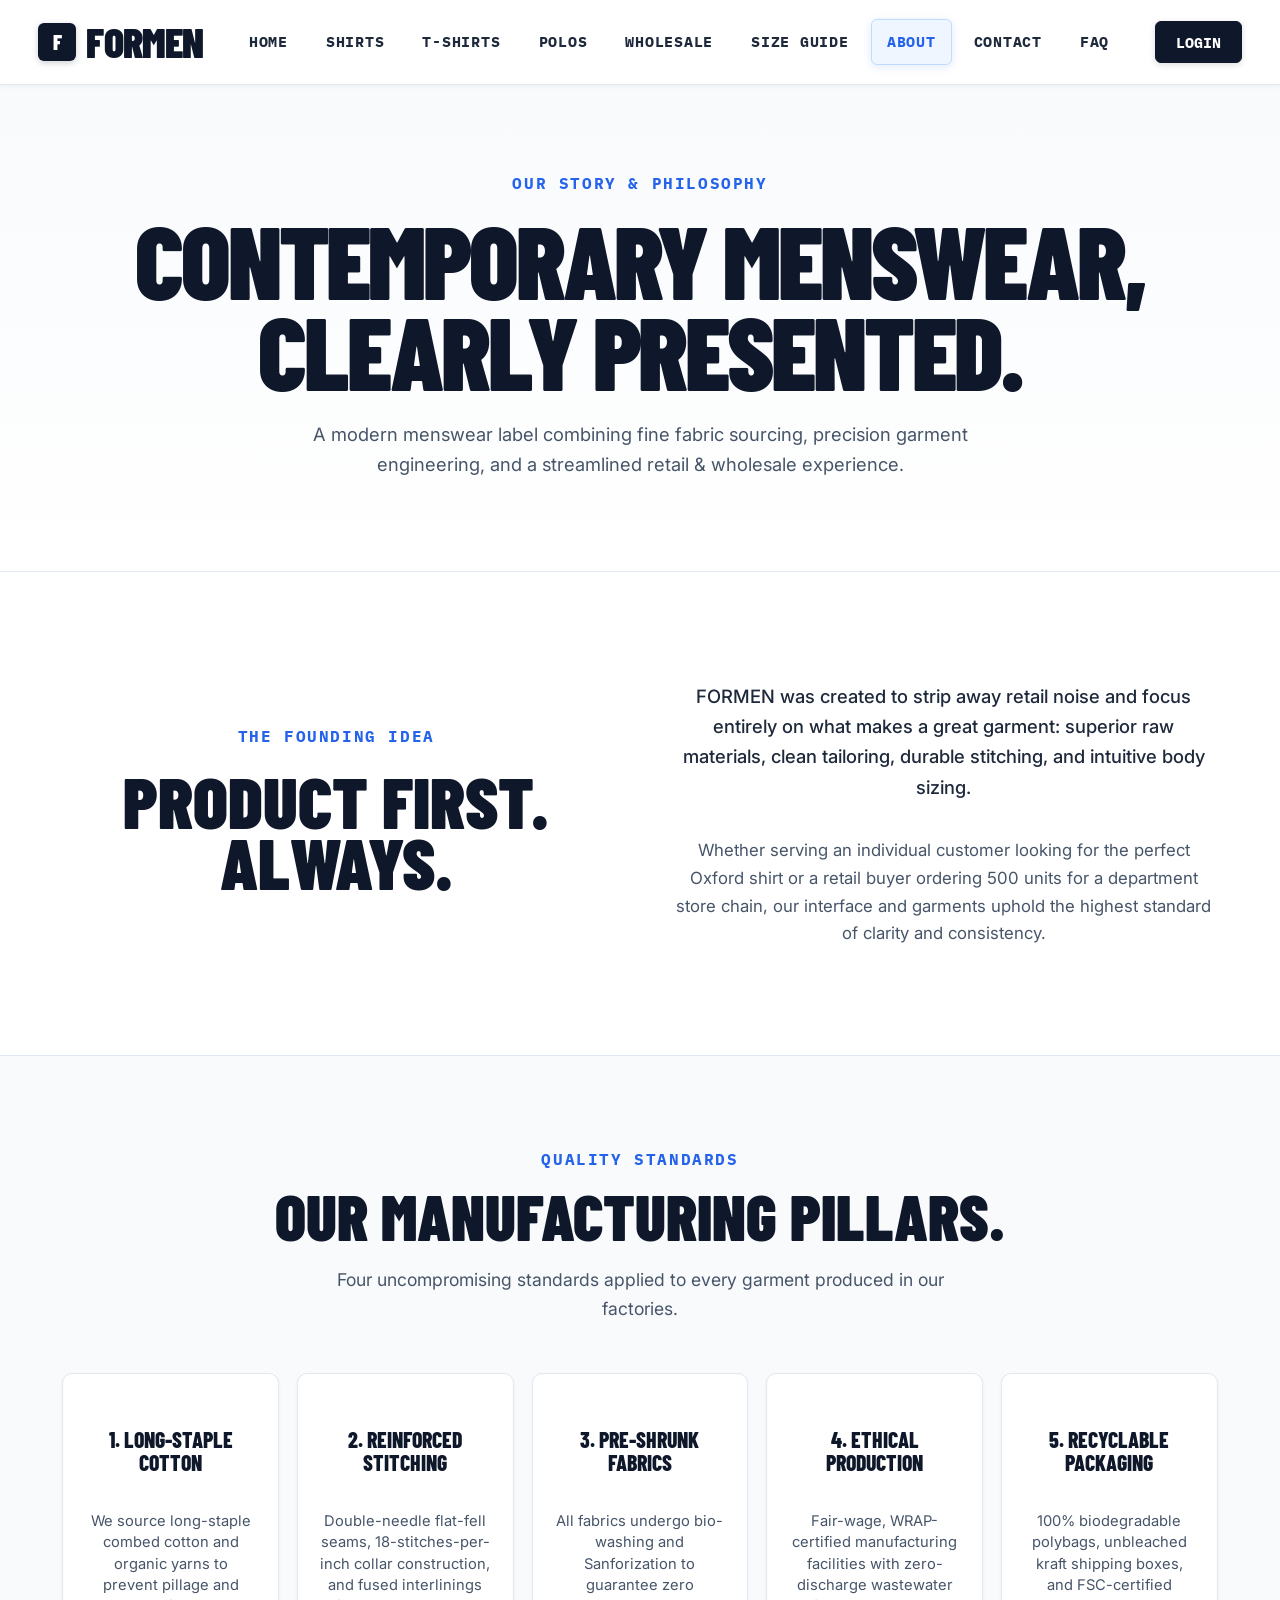
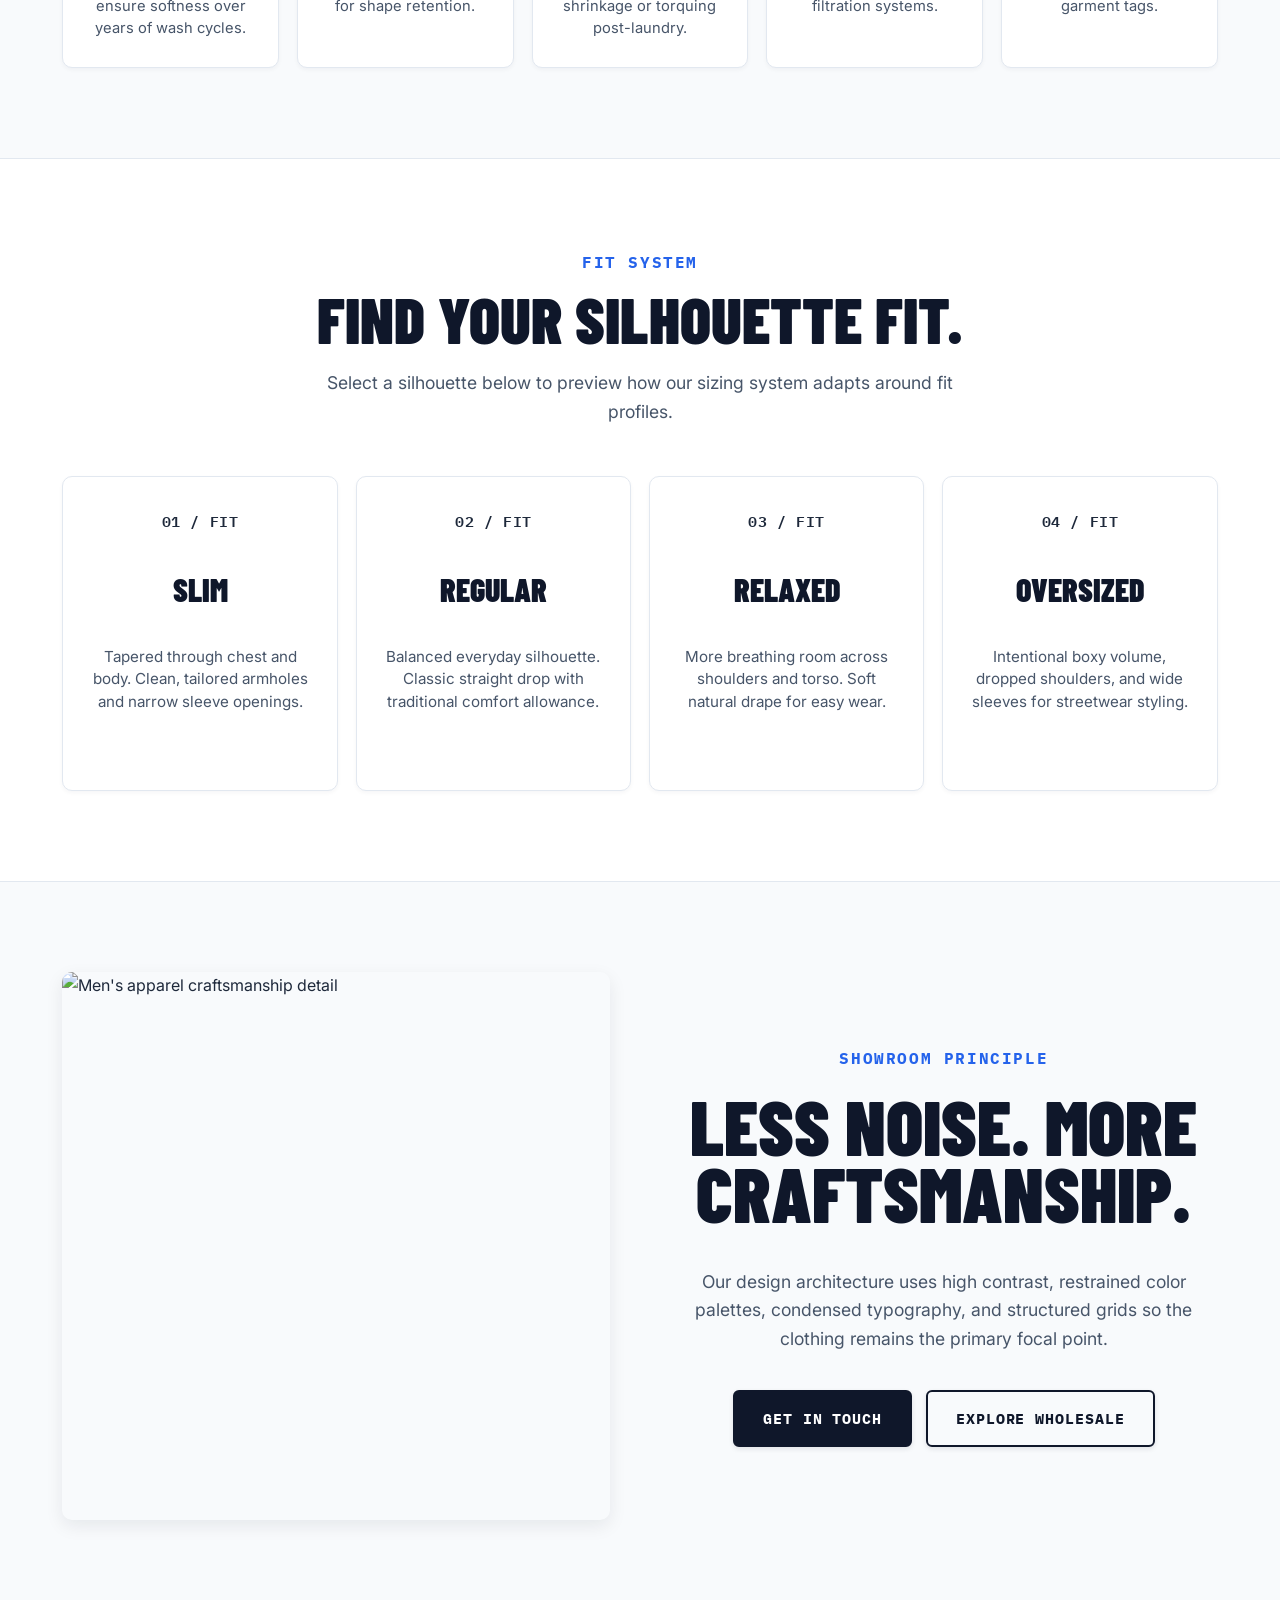
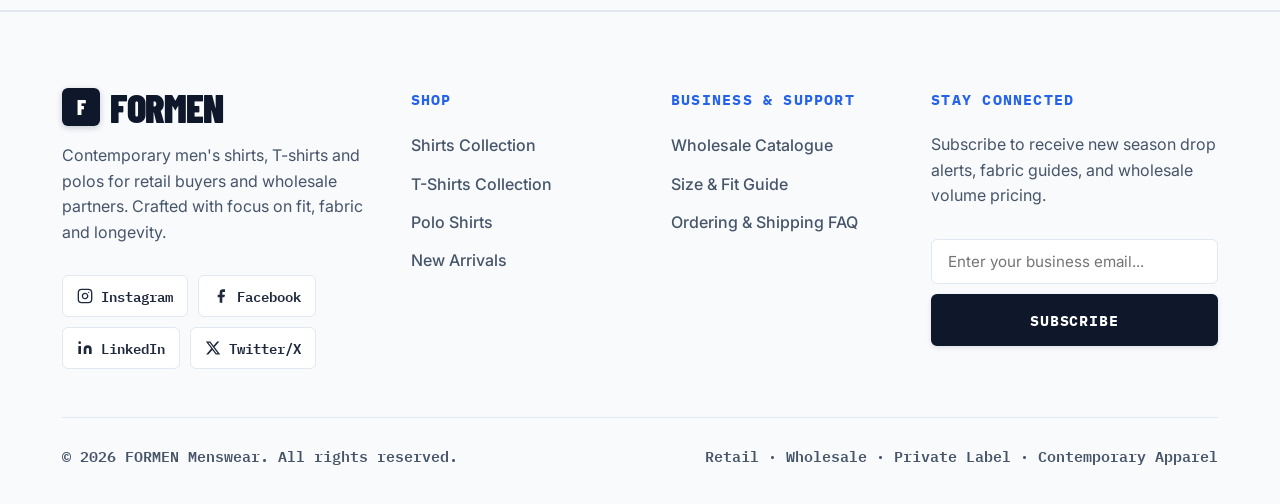
==== commit d00da273: "fixesint1" ====
--- a/about.html
+++ b/about.html
@@ -58,7 +58,7 @@
 
       <div class="auth-tabs">
         <button class="auth-tab active" data-auth-tab="login">Sign In</button>
-        <button class="auth-tab" data-auth-tab="signup">Create Account</button>
+        <button class="auth-tab" data-auth-tab="signup">Create</button>
       </div>
 
       <form class="auth-form active" id="loginForm" data-demo>
@@ -246,10 +246,10 @@
           <p>Contemporary men's shirts, T-shirts and polos for retail buyers and wholesale partners. Crafted with focus
             on fit, fabric and longevity.</p>
           <div class="social-links">
-            <a href="#" aria-label="Instagram" data-action="Follow FORMEN on Instagram"><span>📷</span> Instagram</a>
-            <a href="#" aria-label="Facebook" data-action="Follow FORMEN on Facebook"><span>📘</span> Facebook</a>
-            <a href="#" aria-label="LinkedIn" data-action="Connect on LinkedIn"><span>💼</span> LinkedIn</a>
-            <a href="#" aria-label="Twitter" data-action="Follow FORMEN on X / Twitter"><span>🌐</span> Twitter/X</a>
+            <a href="#" aria-label="Instagram" data-action="Follow FORMEN on Instagram"><svg width="16" height="16" viewBox="0 0 24 24" fill="none" stroke="currentColor" stroke-width="2" stroke-linecap="round" stroke-linejoin="round"><rect x="2" y="2" width="20" height="20" rx="5" ry="5"></rect><path d="M16 11.37A4 4 0 1 1 12.63 8 4 4 0 0 1 16 11.37z"></path><line x1="17.5" y1="6.5" x2="17.51" y2="6.5"></line></svg> Instagram</a>
+            <a href="#" aria-label="Facebook" data-action="Follow FORMEN on Facebook"><svg width="16" height="16" viewBox="0 0 24 24" fill="currentColor"><path d="M18 2h-3a5 5 0 0 0-5 5v3H7v4h3v8h4v-8h3l1-4h-4V7a1 1 0 0 1 1-1h3z"></path></svg> Facebook</a>
+            <a href="#" aria-label="LinkedIn" data-action="Connect on LinkedIn"><svg width="16" height="16" viewBox="0 0 24 24" fill="currentColor"><path d="M16 8a6 6 0 0 1 6 6v7h-4v-7a2 2 0 0 0-2-2 2 2 0 0 0-2 2v7h-4v-7a6 6 0 0 1 6-6z"></path><rect x="2" y="9" width="4" height="12"></rect><circle cx="4" cy="4" r="2"></circle></svg> LinkedIn</a>
+            <a href="#" aria-label="Twitter" data-action="Follow FORMEN on X / Twitter"><svg width="16" height="16" viewBox="0 0 24 24" fill="currentColor"><path d="M18.244 2.25h3.308l-7.227 8.26 8.502 11.24H16.17l-5.214-6.817L4.99 21.75H1.68l7.73-8.835L1.254 2.25H8.08l4.713 6.231zm-1.161 17.52h1.833L7.084 4.126H5.117z"></path></svg> Twitter/X</a>
           </div>
         </div>
 
--- a/css/style.css
+++ b/css/style.css
@@ -575,6 +575,7 @@
   color: var(--body-text);
   font-weight: 500;
   user-select: none;
+  white-space: nowrap;
 }
 
 .checkbox-label input[type="checkbox"] {
@@ -592,6 +593,7 @@
   font-size: 0.85rem;
   text-decoration: none;
   transition: color 0.2s ease;
+  white-space: nowrap;
 }
 
 .forgot-link:hover {
@@ -869,7 +871,8 @@
   flex-direction: column;
   align-items: center;
   text-align: center;
-  justify-content: space-between;
+  justify-content: center;
+  gap: 10px;
   padding: 0 24px;
   color: var(--white);
 }
@@ -881,6 +884,7 @@
   letter-spacing: 0.1em;
   color: #93c5fd;
   text-align: center;
+  margin: 0;
 }
 
 .category-info h3 {
@@ -888,7 +892,7 @@
   font-size: 3.4rem;
   font-weight: 900;
   line-height: 0.85;
-  margin: 8px 0 14px;
+  margin: 0;
   color: var(--white);
   text-align: center;
 }
@@ -982,6 +986,7 @@
   flex-direction: column;
   align-items: center;
   text-align: center;
+  gap: 10px;
   flex-grow: 1;
   width: 100%;
 }
@@ -991,10 +996,10 @@
   font-size: 1.85rem;
   font-weight: 800;
   line-height: 1.1;
-  margin: 0 0 10px 0;
-  color: var(--ink);
-  text-align: center;
-  min-height: 2.2rem;
+  margin: 0;
+  color: var(--ink);
+  text-align: center;
+  min-height: 4rem;
   display: flex;
   align-items: center;
   justify-content: center;
@@ -1004,7 +1009,7 @@
 .product-info p {
   font-size: 1rem; /* 16px */
   color: var(--muted);
-  margin: 0 0 16px 0;
+  margin: 0;
   font-weight: 500;
   text-align: center;
   width: 100%;
@@ -1022,7 +1027,7 @@
   justify-content: space-between;
   align-items: center;
   margin-top: auto;
-  padding-top: 14px;
+  padding-top: 10px;
   border-top: 1px solid var(--line);
   font-size: 1rem; /* 16px */
 }
@@ -1090,9 +1095,14 @@
   flex-direction: column;
   align-items: center;
   text-align: center;
+  gap: 10px;
   height: 100%;
   transition: all 0.25s ease;
   box-shadow: var(--shadow-sm);
+}
+
+.fit .mono {
+  margin: 0;
 }
 
 .fit:hover, .fit.selected {
@@ -1104,12 +1114,13 @@
 
 .fit h3 {
   font-family: var(--display);
-  font-size: 2.8rem;
+  font-size: clamp(1.8rem, 2.5vw, 2.6rem);
   font-weight: 900;
-  margin: 12px 0 14px 0;
-  color: var(--ink);
-  text-align: center;
-  min-height: 2.4rem;
+  margin: 0;
+  color: var(--ink);
+  text-align: center;
+  min-height: 5.8rem;
+  line-height: 1.05;
   display: flex;
   align-items: center;
   justify-content: center;
@@ -1117,7 +1128,7 @@
 }
 
 .fit p {
-  font-size: 1rem; /* 16px */
+  font-size: 0.95rem;
   color: var(--muted);
   margin: 0;
   text-align: center;
@@ -1127,7 +1138,8 @@
   flex-direction: column;
   align-items: center;
   justify-content: flex-start;
-  line-height: 1.5;
+  line-height: 1.45;
+  min-height: 7rem;
 }
 
 .fit-result {
@@ -1160,6 +1172,7 @@
   flex-direction: column;
   align-items: center;
   text-align: center;
+  gap: 10px;
   height: 100%;
   transition: all 0.2s ease;
 }
@@ -1172,20 +1185,21 @@
 
 .fabric strong {
   font-family: var(--display);
-  font-size: 2.2rem;
+  font-size: clamp(1.35rem, 1.7vw, 1.9rem);
   font-weight: 800;
+  line-height: 1.05;
   color: var(--ink);
   display: flex;
   align-items: center;
   justify-content: center;
-  margin-bottom: 12px;
-  text-align: center;
-  min-height: 2.2rem;
+  margin: 0;
+  text-align: center;
+  min-height: 6.2rem;
   width: 100%;
 }
 
 .fabric p {
-  font-size: 1rem; /* 16px */
+  font-size: 0.92rem;
   color: var(--muted);
   margin: 0;
   text-align: center;
@@ -1195,7 +1209,8 @@
   flex-direction: column;
   align-items: center;
   justify-content: flex-start;
-  line-height: 1.5;
+  line-height: 1.45;
+  min-height: 6.5rem;
 }
 
 /* Split Section */
@@ -1245,15 +1260,20 @@
 
 .choice {
   min-height: 420px;
-  padding: 60px 48px;
-  display: flex;
-  flex-direction: column;
-  align-items: center;
-  text-align: center;
+  padding: 40px 32px;
+  display: flex;
+  flex-direction: column;
+  align-items: center;
+  text-align: center;
+  gap: 10px;
   height: 100%;
   border-radius: var(--radius-md);
   border: 1px solid var(--line);
   box-shadow: var(--shadow-md);
+}
+
+.choice .eyebrow {
+  margin: 0;
 }
 
 .choice:first-child {
@@ -1270,7 +1290,7 @@
   font-size: clamp(2.4rem, 4vw, 4.2rem);
   font-weight: 900;
   line-height: 0.95;
-  margin: 14px 0 20px;
+  margin: 0;
   color: var(--ink);
   text-align: center;
   display: flex;
@@ -1283,7 +1303,7 @@
   max-width: 440px;
   color: var(--muted);
   font-size: 1.1rem;
-  margin-bottom: 24px;
+  margin: 0;
   text-align: center;
   width: 100%;
   flex-grow: 1;
@@ -1472,6 +1492,7 @@
   flex-direction: column;
   align-items: center;
   text-align: center;
+  gap: 10px;
   height: 100%;
 }
 
@@ -1481,7 +1502,7 @@
   font-weight: 700;
   color: var(--rust);
   display: block;
-  margin-bottom: 8px;
+  margin: 0;
   text-align: center;
   text-transform: uppercase;
   letter-spacing: 0.04em;
@@ -1518,6 +1539,7 @@
   flex-direction: column;
   align-items: center;
   justify-content: flex-start;
+  gap: 10px;
   transition: all 0.2s ease;
 }
 
@@ -1533,7 +1555,7 @@
   letter-spacing: 0.05em;
   text-transform: uppercase;
   color: var(--rust);
-  margin: 0 0 8px 0;
+  margin: 0;
   text-align: center;
   width: 100%;
 }
@@ -1696,6 +1718,7 @@
   flex-direction: column;
   align-items: center;
   text-align: center;
+  gap: 10px;
   height: 100%;
   transition: transform 0.25s ease, box-shadow 0.25s ease;
 }
@@ -1711,10 +1734,10 @@
   font-size: 1.9rem;
   font-weight: 900;
   line-height: 1.1;
-  margin: 0 0 16px 0;
-  color: var(--ink);
-  text-align: center;
-  min-height: 2.2rem;
+  margin: 0;
+  color: var(--ink);
+  text-align: center;
+  min-height: 4.2rem;
   display: flex;
   align-items: center;
   justify-content: center;
@@ -1723,7 +1746,7 @@
 
 .info-card p:first-of-type {
   font-size: 1rem; /* 16px */
-  margin: 0 0 20px 0;
+  margin: 0;
   color: var(--muted);
   text-align: center;
   width: 100%;
@@ -1732,7 +1755,8 @@
   flex-direction: column;
   align-items: center;
   justify-content: flex-start;
-  line-height: 1.5;
+  line-height: 1.45;
+  min-height: 3.4rem;
 }
 
 .info-card p:last-child {
@@ -1740,7 +1764,7 @@
   font-weight: 700;
   color: var(--ink);
   font-size: 1.05rem;
-  padding-top: 14px;
+  padding-top: 10px;
   border-top: 1px solid var(--line);
   width: 100%;
   text-align: center;
@@ -1942,7 +1966,7 @@
 .social-links a {
   display: inline-flex;
   align-items: center;
-  gap: 6px;
+  gap: 8px;
   border: 1px solid var(--line);
   background-color: #fff;
   padding: 8px 14px;
@@ -1954,10 +1978,21 @@
   transition: all 0.2s ease;
 }
 
+.social-links a svg {
+  width: 16px;
+  height: 16px;
+  flex-shrink: 0;
+  transition: transform 0.2s ease;
+}
+
 .social-links a:hover {
   background-color: var(--ink);
   color: #fff;
   border-color: var(--ink);
+}
+
+.social-links a:hover svg {
+  transform: scale(1.1);
 }
 
 .footer-newsletter {
@@ -2091,6 +2126,24 @@
     flex-direction: column;
     gap: 10px;
   }
+
+  .auth-modal {
+    padding: 28px 20px;
+  }
+
+  .auth-options {
+    flex-direction: column;
+    align-items: center;
+    justify-content: center;
+    gap: 12px;
+    margin: 14px 0 20px 0;
+    text-align: center;
+  }
+
+  .checkbox-label,
+  .forgot-link {
+    white-space: nowrap;
+  }
 }
 
 @media (max-width: 400px) {
@@ -2098,3 +2151,22 @@
   .section-head h2 { font-size: 1.65rem; }
   .brand { font-size: 1.7rem; }
 }
+
+/* Universal Card Layout System (Eyebrow -> Heading -> Subheading -> Links/Buttons with 10px gap) */
+.card,
+.card-item,
+.card-content {
+  display: flex;
+  flex-direction: column;
+  align-items: center;
+  text-align: center;
+  gap: 10px;
+  width: 100%;
+}
+
+.card > *,
+.card-item > *,
+.card-content > * {
+  margin-top: 0;
+  margin-bottom: 0;
+}
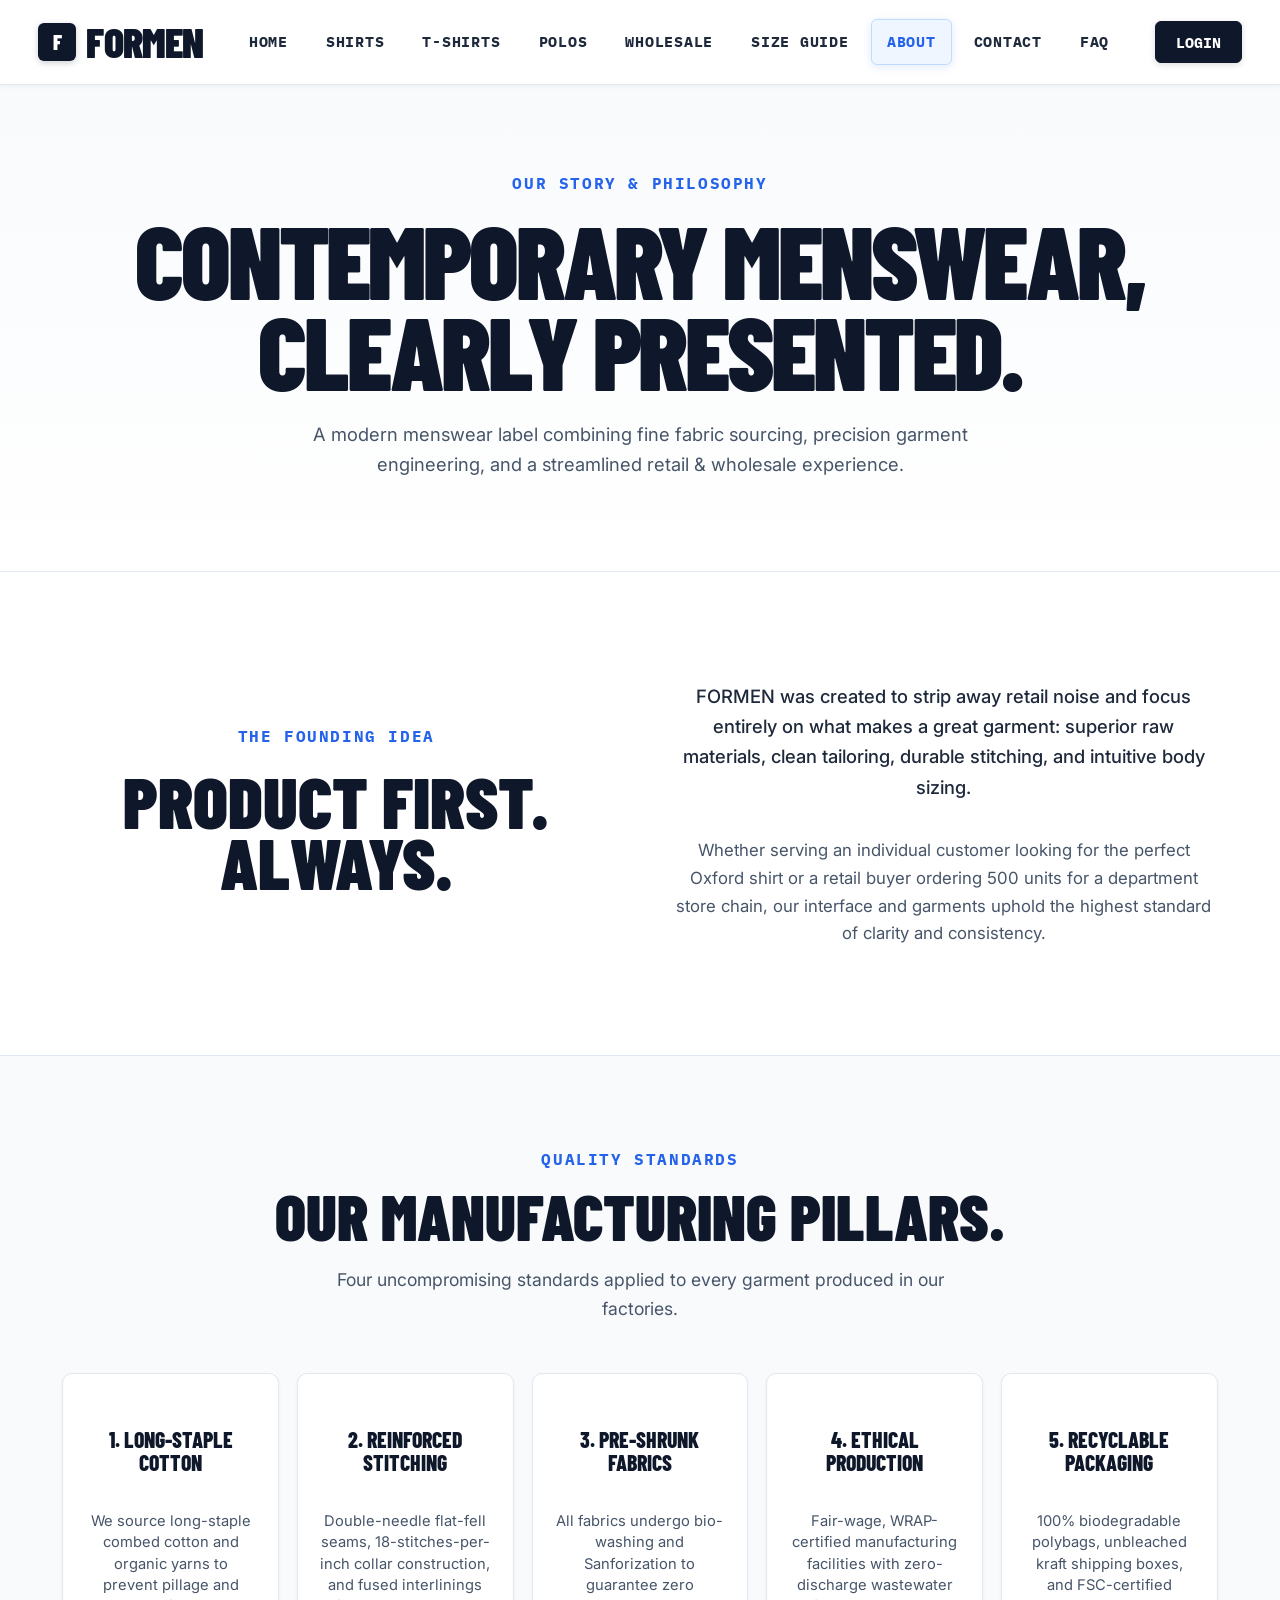
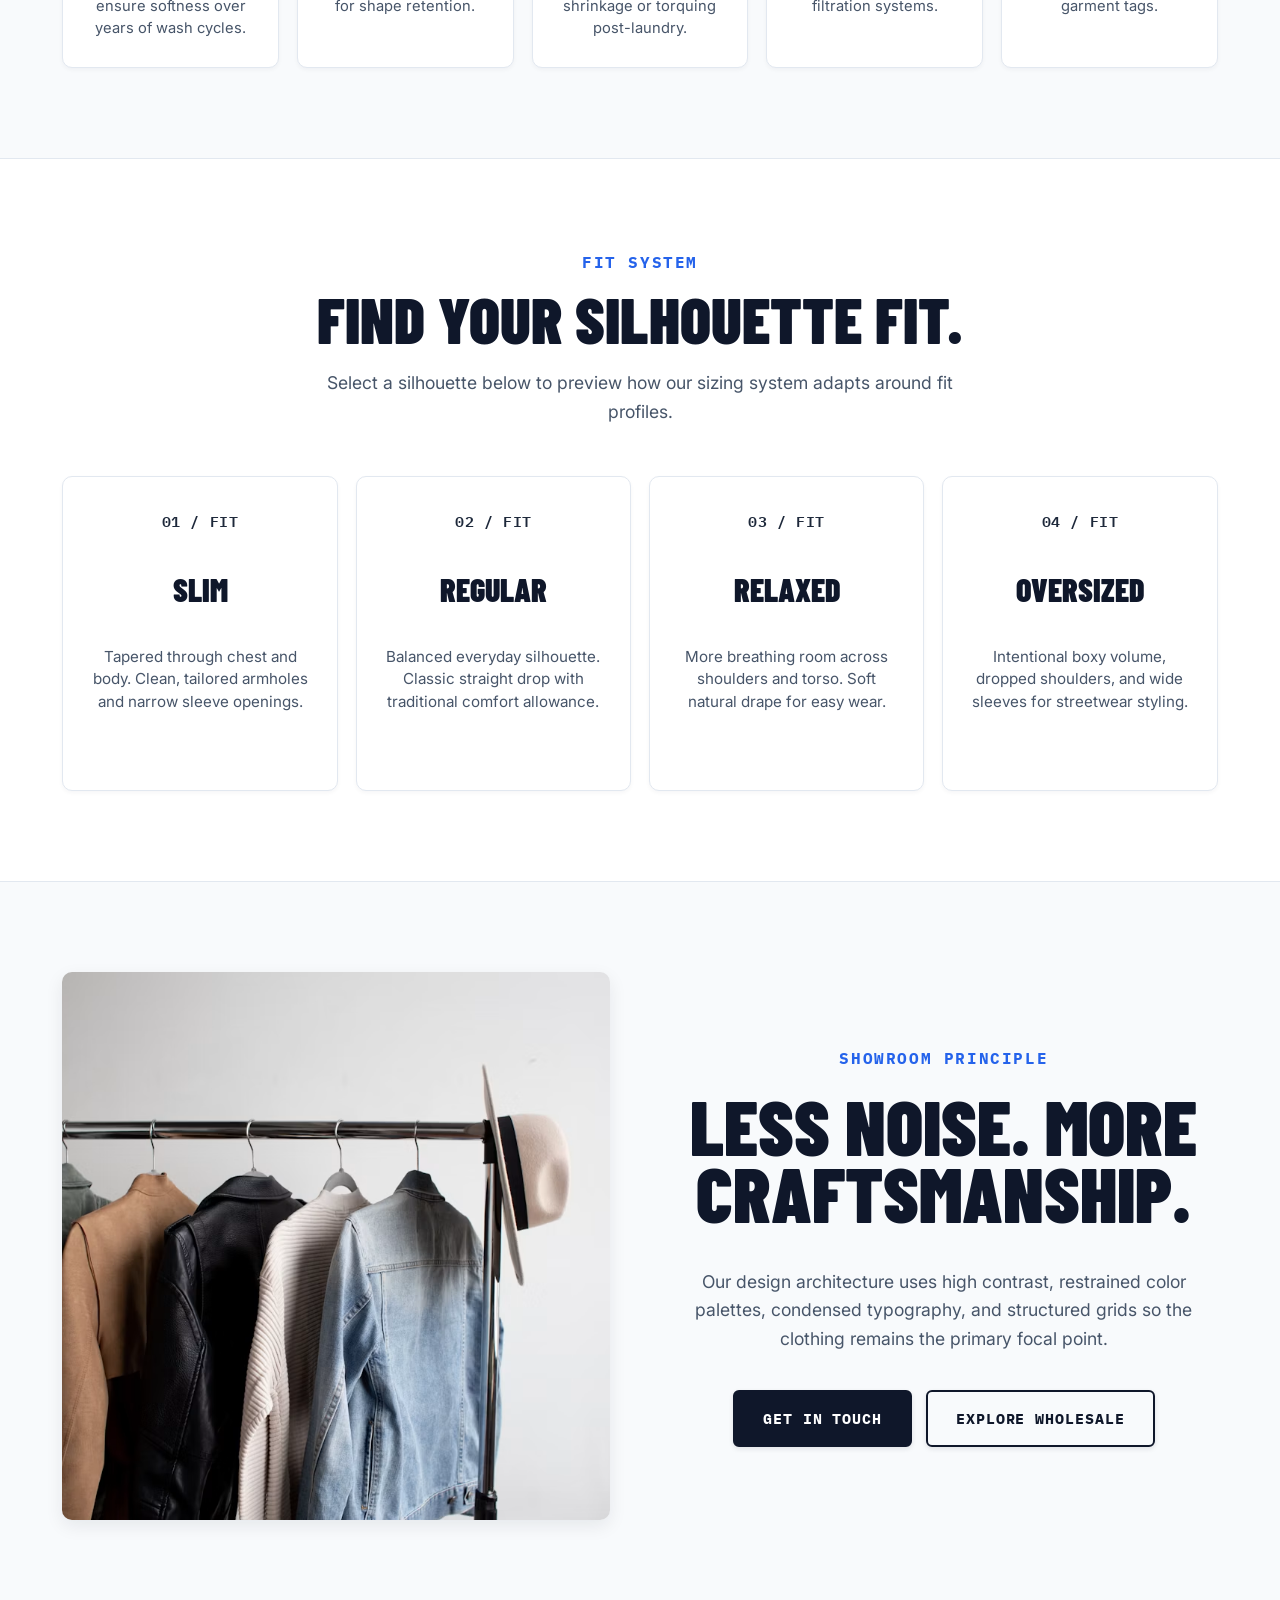
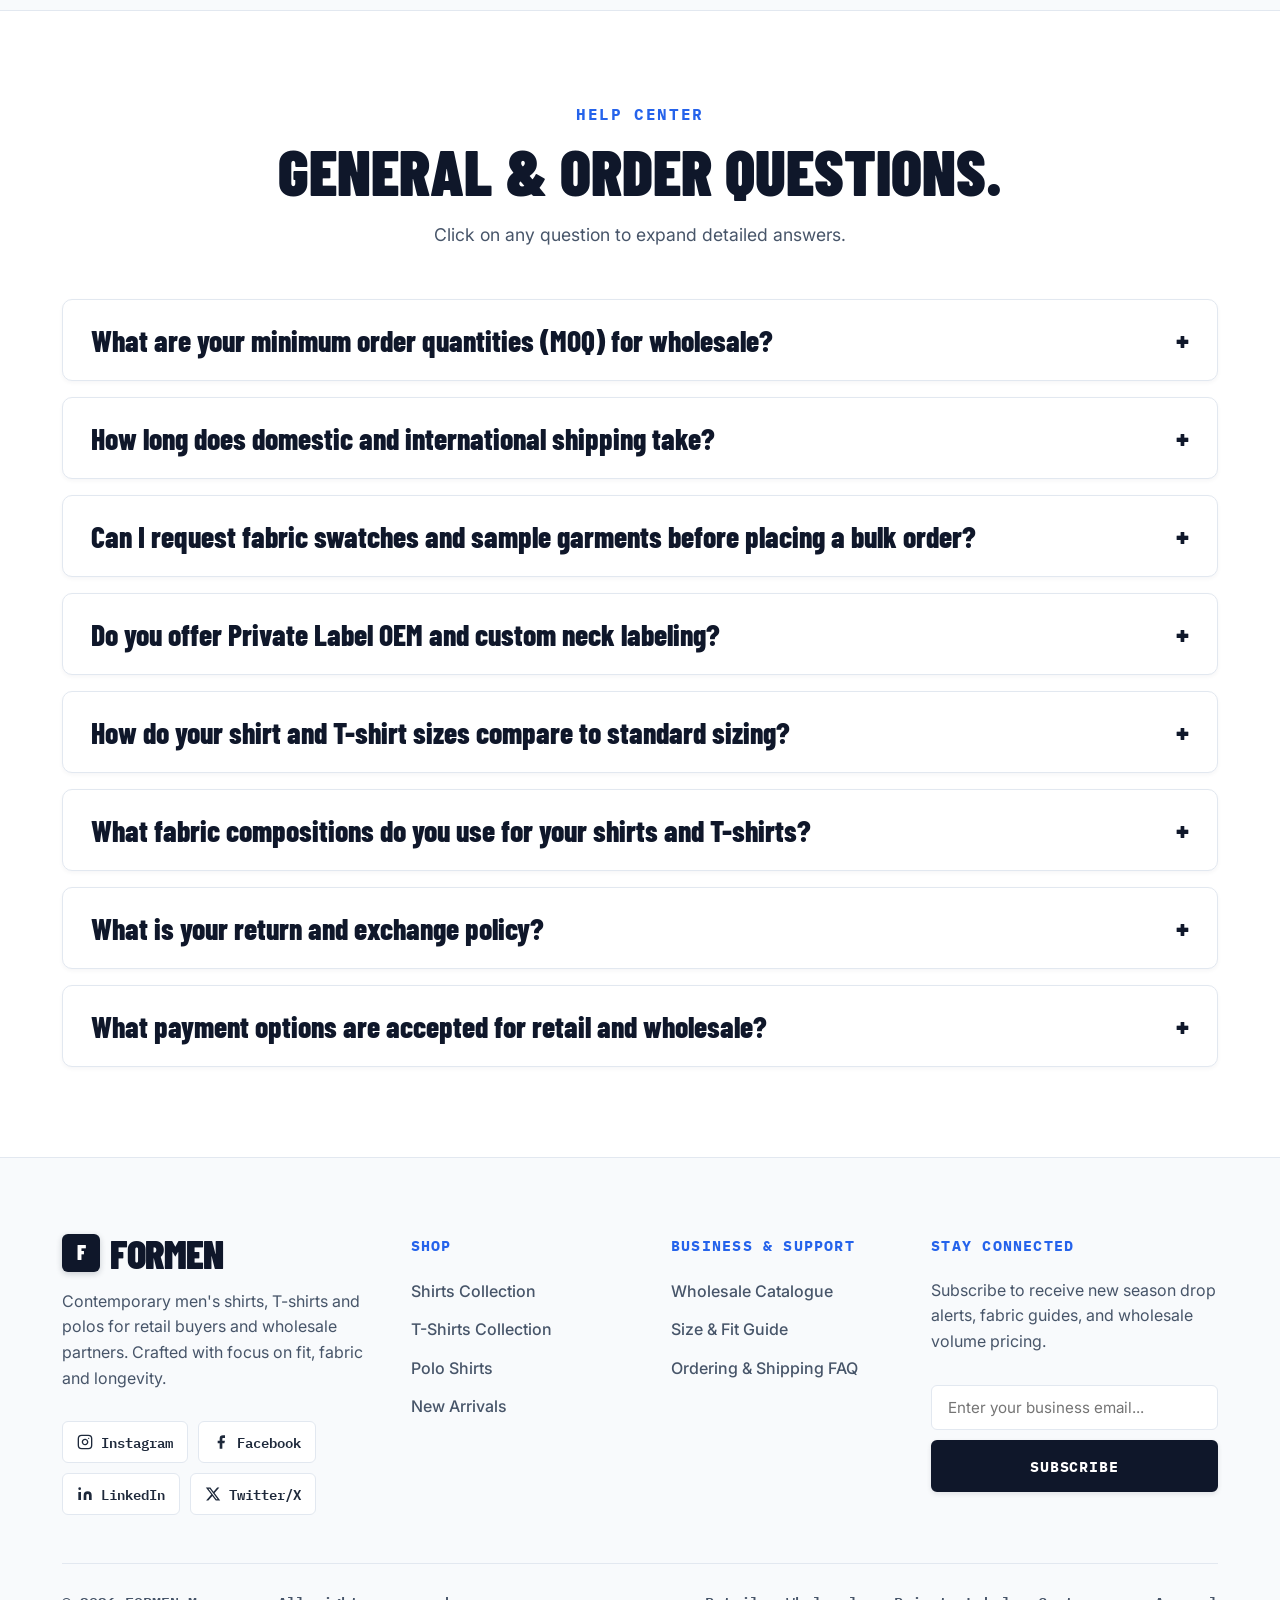
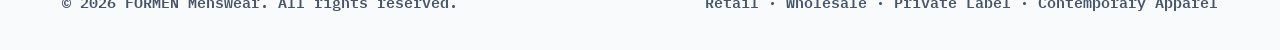
==== commit 3e84cb8a: "intfixes2" ====
--- a/about.html
+++ b/about.html
@@ -28,7 +28,7 @@
         <a href="size-guide.html">Size Guide</a>
         <a href="about.html" class="active">About</a>
         <a href="contact.html">Contact</a>
-        <a href="faq.html">FAQ</a>
+        <a href="#faq">FAQ</a>
       </nav>
       <div class="nav-actions">
         <button class="utility-login" data-auth-toggle aria-label="Login">
@@ -46,7 +46,7 @@
       <a href="size-guide.html">Size Guide</a>
       <a href="about.html" class="active">About</a>
       <a href="contact.html">Contact</a>
-      <a href="faq.html">FAQ</a>
+      <a href="#faq">FAQ</a>
       <a href="#" class="mobile-login-btn" data-auth-toggle>Login</a>
     </div>
   </header>
@@ -220,7 +220,7 @@
 
     <section class="section bg-light">
       <div class="container split">
-        <img src="https://images.unsplash.com/photo-1551488831-00ddcb6c6bd3?auto=format&fit=crop&w=1100&q=85"
+        <img src="images/about_mens_apparel_craftsmanship_detail.jpg"
           alt="Men's apparel craftsmanship detail">
         <div>
           <div class="eyebrow">Showroom Principle</div>
@@ -230,6 +230,117 @@
           <div class="btn-group" style="justify-content: flex-start; margin-top: 20px;">
             <a class="btn" href="contact.html">Get in Touch</a>
             <a class="btn outline" href="wholesale.html">Explore Wholesale</a>
+          </div>
+        </div>
+      </div>
+    </section>
+
+    <!-- Help Center FAQ Section -->
+    <section class="section" id="faq">
+      <div class="container">
+        <div class="section-head">
+          <div>
+            <div class="eyebrow">Help Center</div>
+            <h2>GENERAL &amp; ORDER QUESTIONS.</h2>
+          </div>
+          <p>Click on any question to expand detailed answers.</p>
+        </div>
+
+        <div class="faq-list">
+          <div class="faq-item">
+            <button class="faq-question">
+              <span>What are your minimum order quantities (MOQ) for wholesale?</span>
+              <span>+</span>
+            </button>
+            <div class="faq-answer" style="display: none;">
+              For wholesale orders from our ready catalog, our standard Minimum Order Quantity (MOQ) starts at 50 pieces
+              per style across assorted size runs (S to 2XL). For custom private-label or OEM manufacturing, the MOQ is
+              200 pieces per colorway.
+            </div>
+          </div>
+
+          <div class="faq-item">
+            <button class="faq-question">
+              <span>How long does domestic and international shipping take?</span>
+              <span>+</span>
+            </button>
+            <div class="faq-answer" style="display: none;">
+              Standard retail orders are dispatched within 24–48 hours and arrive within 3–5 business days nationwide.
+              Wholesale orders are shipped via express courier or freight based on volume; catalog bulk orders take 5–7
+              days, while custom production orders typically require 14–21 business days.
+            </div>
+          </div>
+
+          <div class="faq-item">
+            <button class="faq-question">
+              <span>Can I request fabric swatches and sample garments before placing a bulk order?</span>
+              <span>+</span>
+            </button>
+            <div class="faq-answer" style="display: none;">
+              Yes! We offer wholesale sample packs containing fabric swatches for Oxford cotton, combed jersey, linen
+              blends, and piqué along with sample size shirts. You can request a sample pack directly on our <a
+                href="wholesale.html" style="color: var(--rust); text-decoration: underline;">Wholesale page</a>.
+            </div>
+          </div>
+
+          <div class="faq-item">
+            <button class="faq-question">
+              <span>Do you offer Private Label OEM and custom neck labeling?</span>
+              <span>+</span>
+            </button>
+            <div class="faq-answer" style="display: none;">
+              Absolutely. We offer complete OEM services including custom woven neck labels, screen-printed care
+              instructions, custom hangtags, branded polybags, and custom button engraving for wholesale partners.
+            </div>
+          </div>
+
+          <div class="faq-item">
+            <button class="faq-question">
+              <span>How do your shirt and T-shirt sizes compare to standard sizing?</span>
+              <span>+</span>
+            </button>
+            <div class="faq-answer" style="display: none;">
+              Our garments follow true-to-size Western standard sizing. Our Slim Fit is tapered through the waist,
+              Regular Fit provides standard breathing room, Relaxed Fit is slightly loose, and Oversized features
+              dropped shoulders. Refer to our <a href="size-guide.html"
+                style="color: var(--rust); text-decoration: underline;">Size Guide</a> for exact inch/cm charts.
+            </div>
+          </div>
+
+          <div class="faq-item">
+            <button class="faq-question">
+              <span>What fabric compositions do you use for your shirts and T-shirts?</span>
+              <span>+</span>
+            </button>
+            <div class="faq-answer" style="display: none;">
+              We prioritize natural, durable fibers: 100% Egyptian and Oxford Combed Cotton for shirts, 220–280 GSM
+              Organic Heavyweight Jersey for T-shirts, Mercerized Cotton Piqué for polos, and 100% French Linen for
+              summer collections.
+            </div>
+          </div>
+
+          <div class="faq-item">
+            <button class="faq-question">
+              <span>What is your return and exchange policy?</span>
+              <span>+</span>
+            </button>
+            <div class="faq-answer" style="display: none;">
+              Retail customers can return or exchange unworn items with tags attached within 15 days of receipt for a
+              full refund or exchange. For wholesale orders, we perform strict QA before dispatch; damaged goods
+              reported within 7 days will be replaced free of charge.
+            </div>
+          </div>
+
+          <div class="faq-item">
+            <button class="faq-question">
+              <span>What payment options are accepted for retail and wholesale?</span>
+              <span>+</span>
+            </button>
+            <div class="faq-answer" style="display: none;">
+              For retail orders, we accept all major Credit/Debit cards, UPI, Net Banking, and Cash on Delivery (COD).
+              For wholesale transactions, we support Direct Bank Wire (NEFT/RTGS/IMPS), LC (Letter of Credit) for
+              international orders, and credit terms for verified recurring business buyers.
+            </div>
           </div>
         </div>
       </div>
@@ -265,7 +376,7 @@
           <h4>BUSINESS &amp; SUPPORT</h4>
           <a href="wholesale.html">Wholesale Catalogue</a>
           <a href="size-guide.html">Size &amp; Fit Guide</a>
-          <a href="faq.html">Ordering &amp; Shipping FAQ</a>
+          <a href="#faq">Ordering &amp; Shipping FAQ</a>
         </div>
 
         <div class="footer-newsletter">
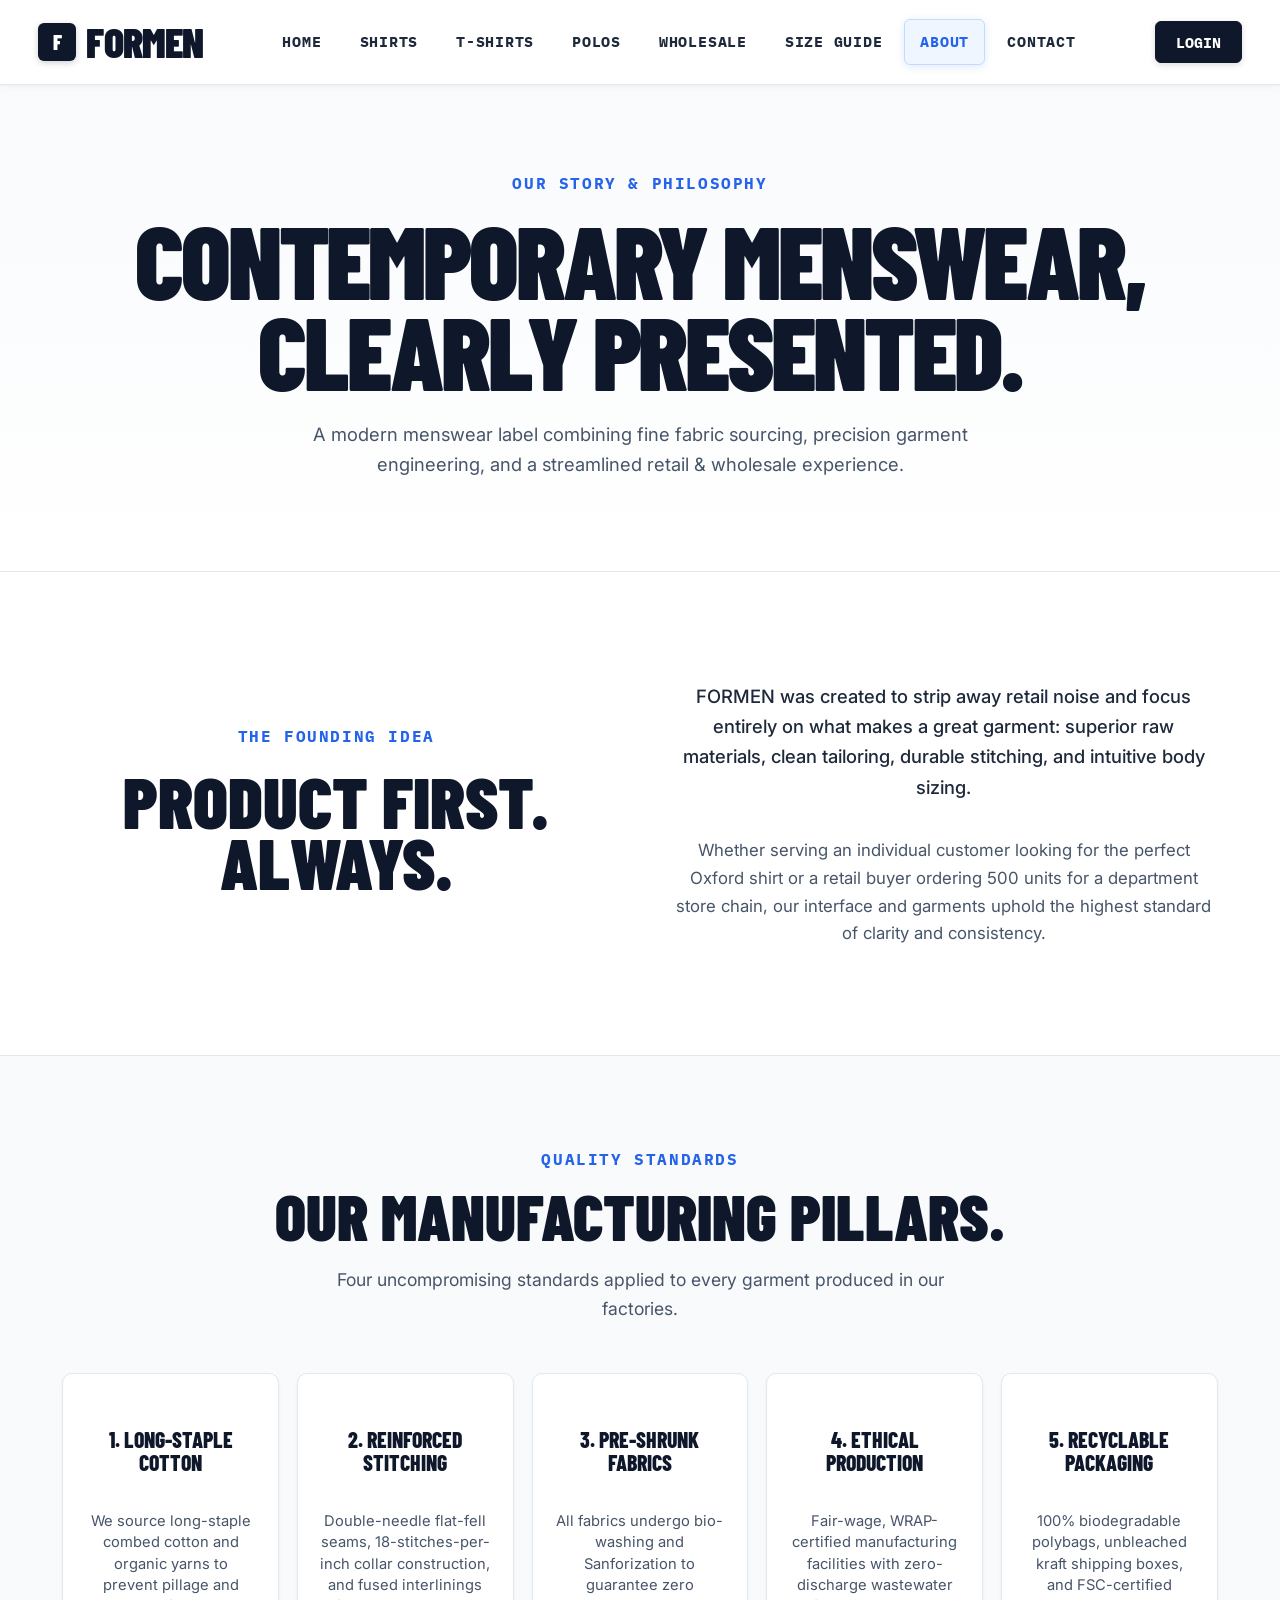
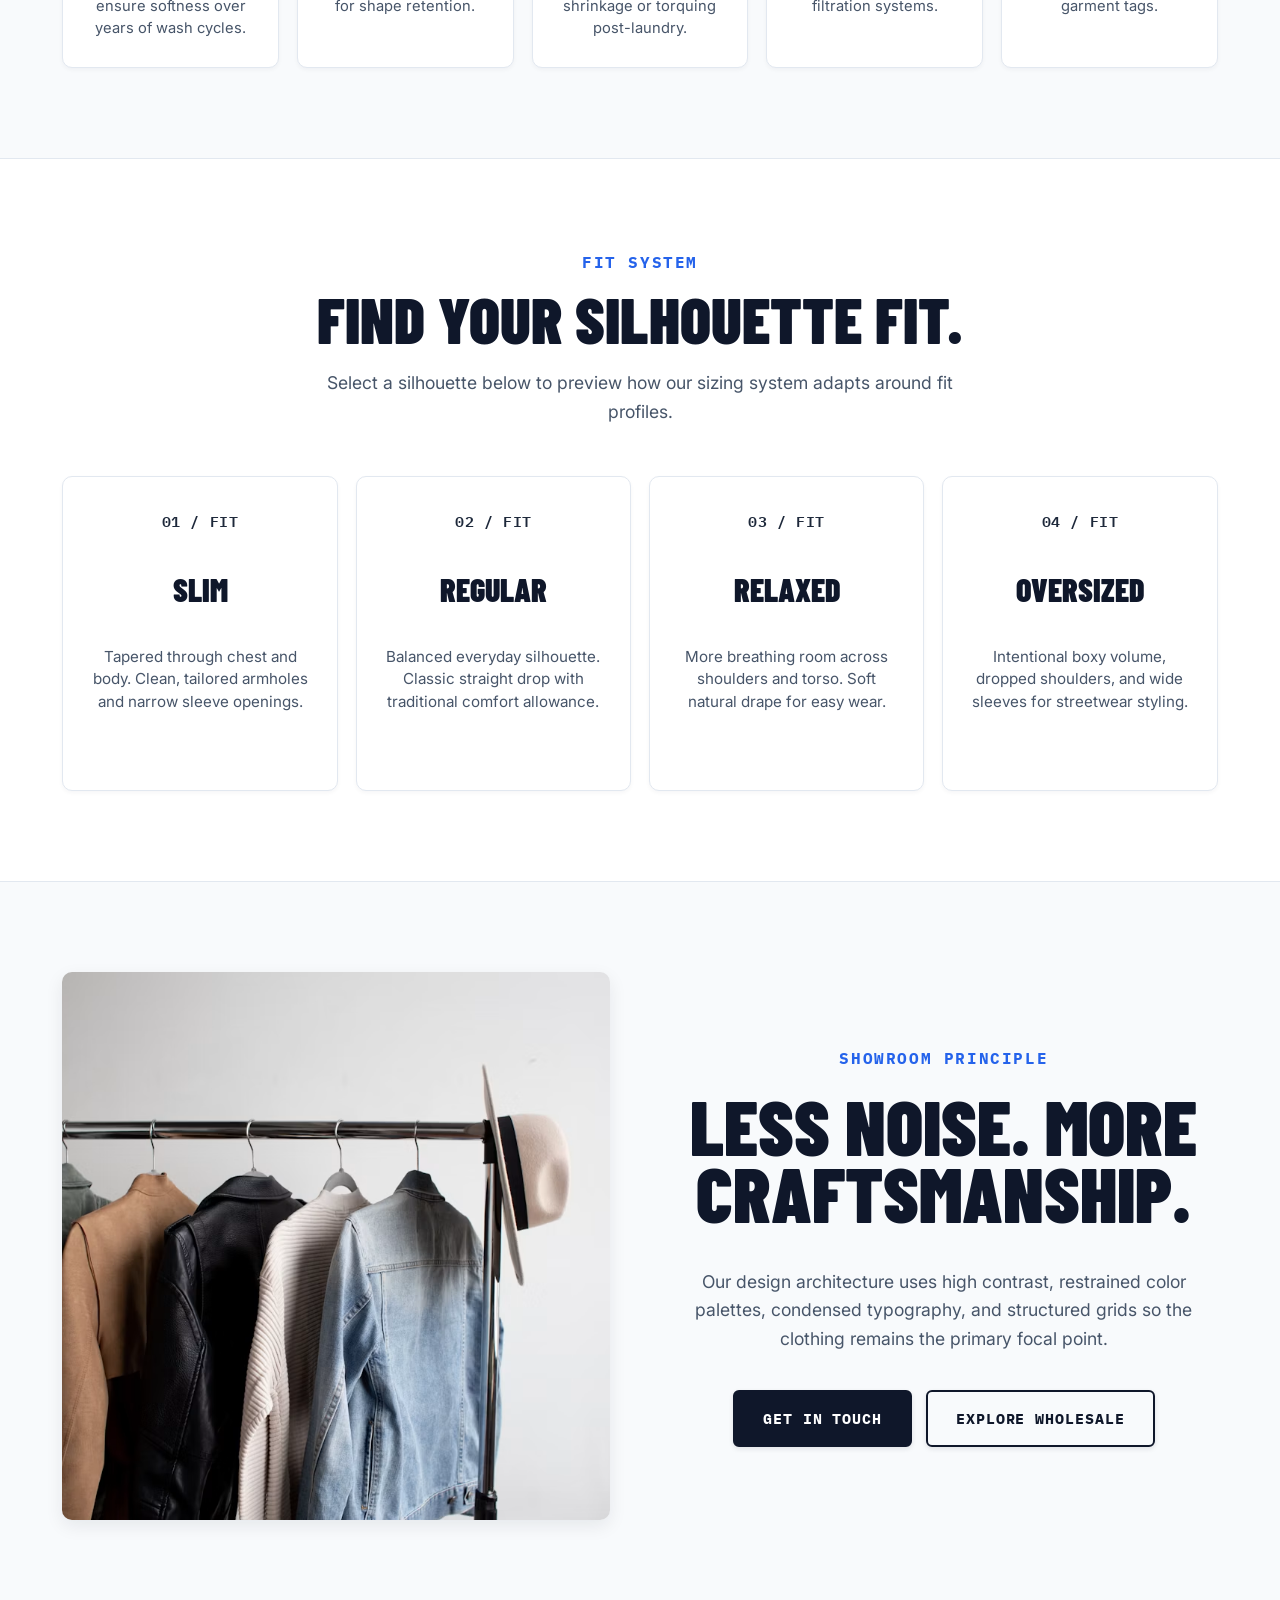
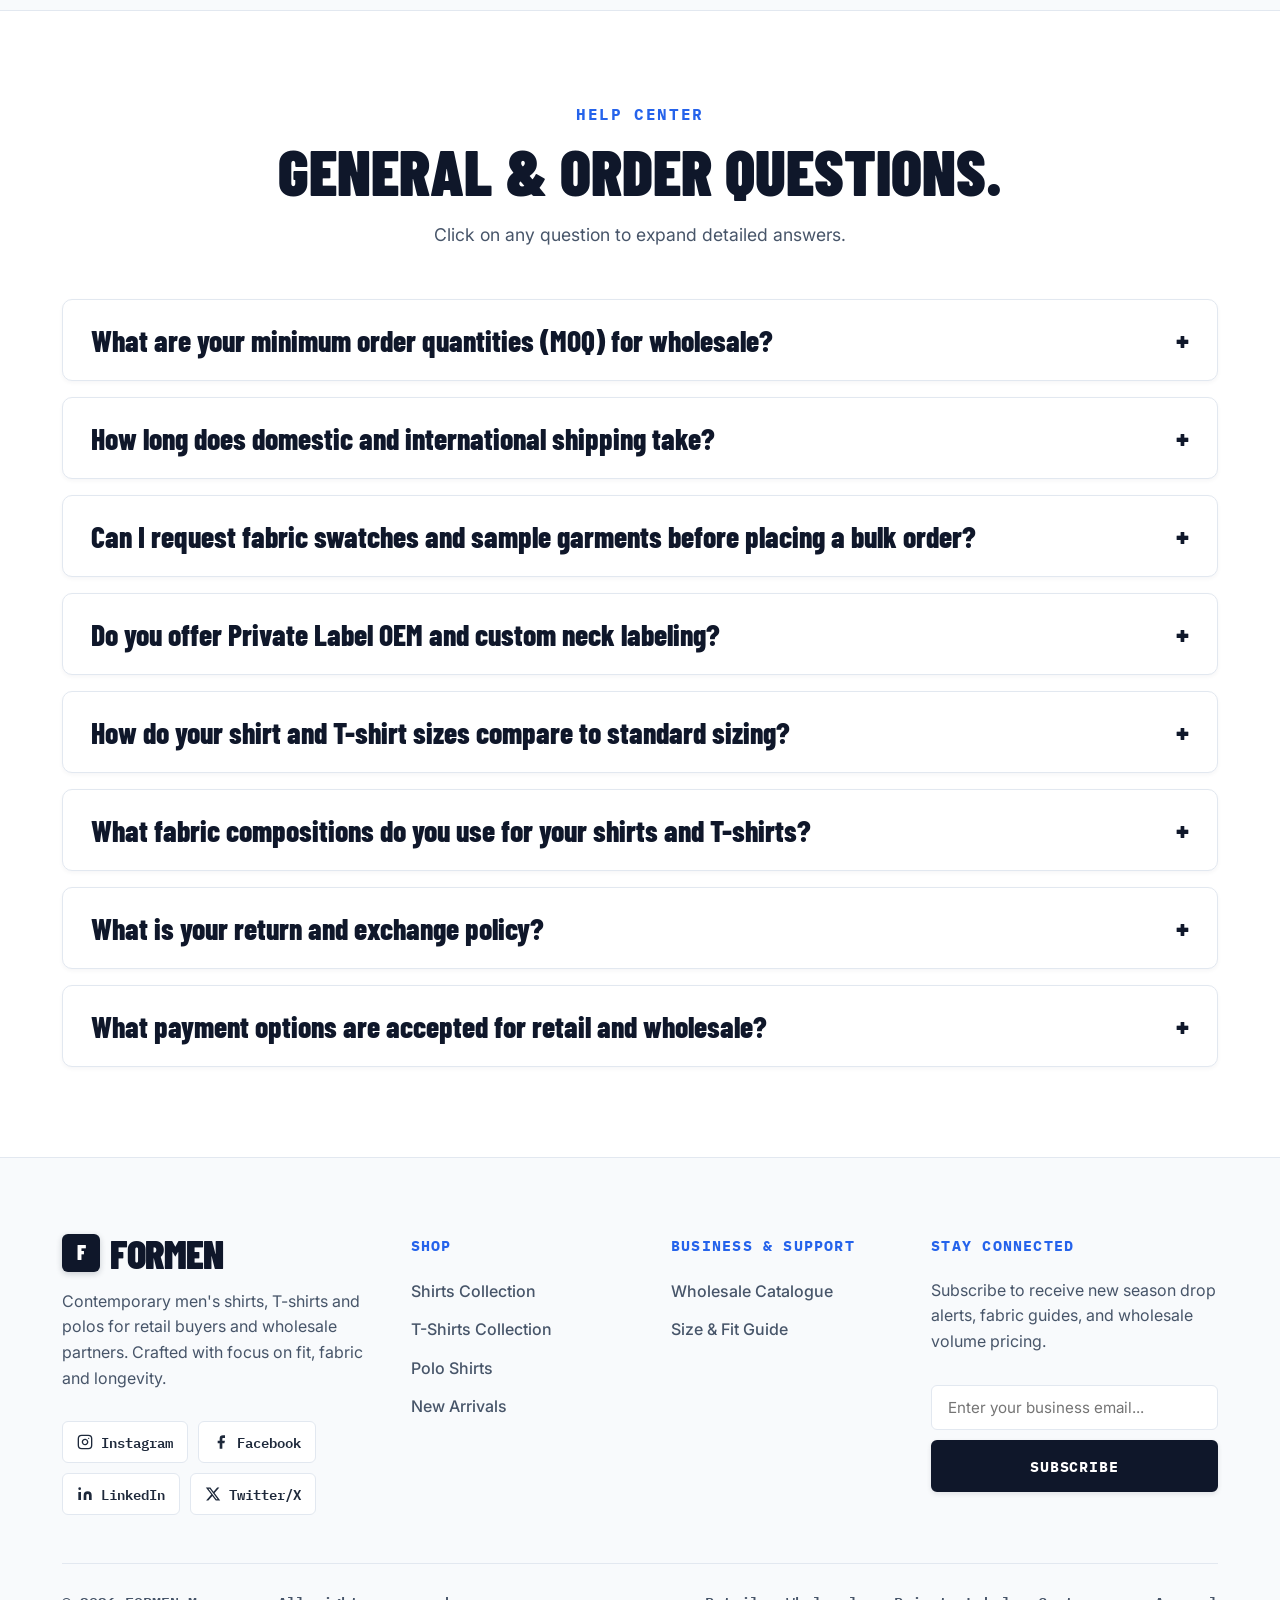
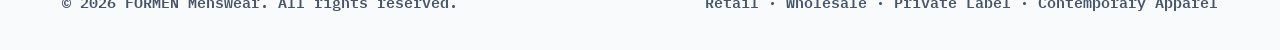
==== commit 25dd4524: "Remove FAQ links from navigation menus and footers across all pages" ====
--- a/about.html
+++ b/about.html
@@ -28,7 +28,6 @@
         <a href="size-guide.html">Size Guide</a>
         <a href="about.html" class="active">About</a>
         <a href="contact.html">Contact</a>
-        <a href="#faq">FAQ</a>
       </nav>
       <div class="nav-actions">
         <button class="utility-login" data-auth-toggle aria-label="Login">
@@ -46,7 +45,6 @@
       <a href="size-guide.html">Size Guide</a>
       <a href="about.html" class="active">About</a>
       <a href="contact.html">Contact</a>
-      <a href="#faq">FAQ</a>
       <a href="#" class="mobile-login-btn" data-auth-toggle>Login</a>
     </div>
   </header>
@@ -376,7 +374,6 @@
           <h4>BUSINESS &amp; SUPPORT</h4>
           <a href="wholesale.html">Wholesale Catalogue</a>
           <a href="size-guide.html">Size &amp; Fit Guide</a>
-          <a href="#faq">Ordering &amp; Shipping FAQ</a>
         </div>
 
         <div class="footer-newsletter">
